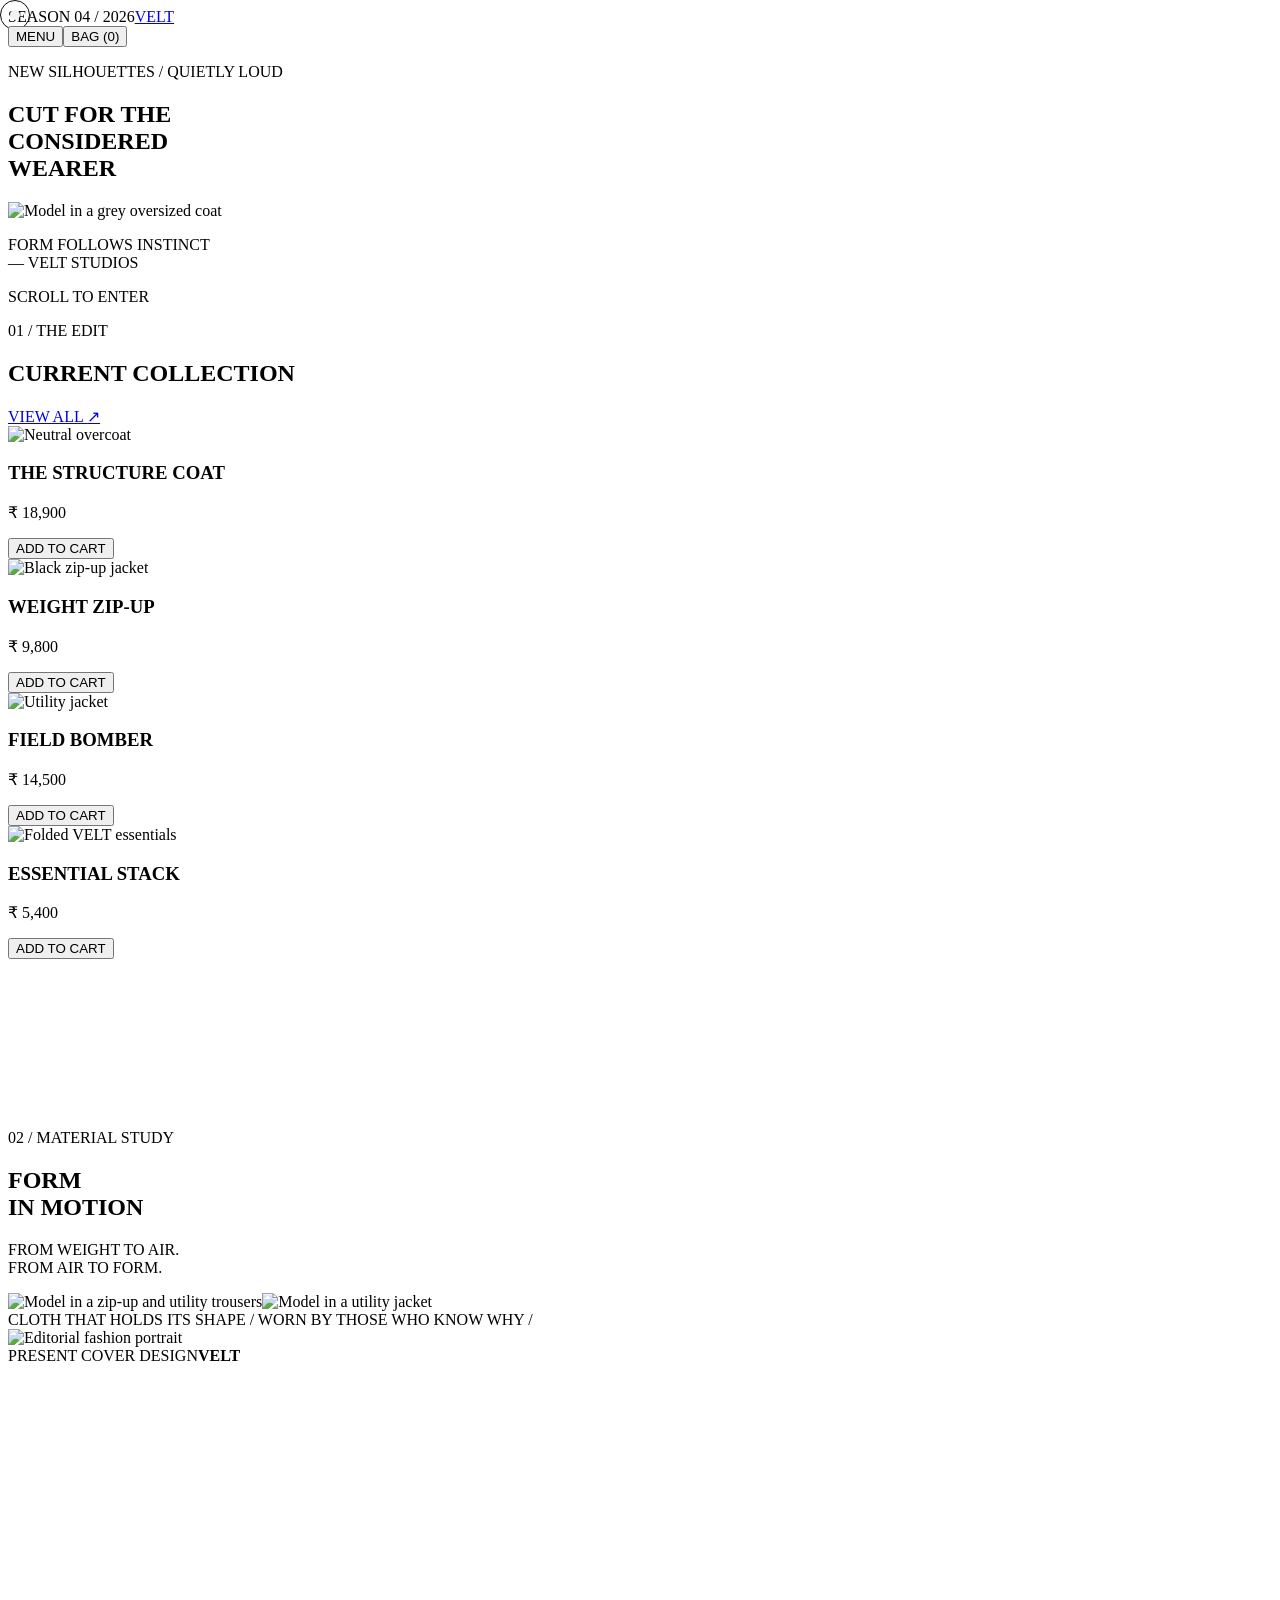
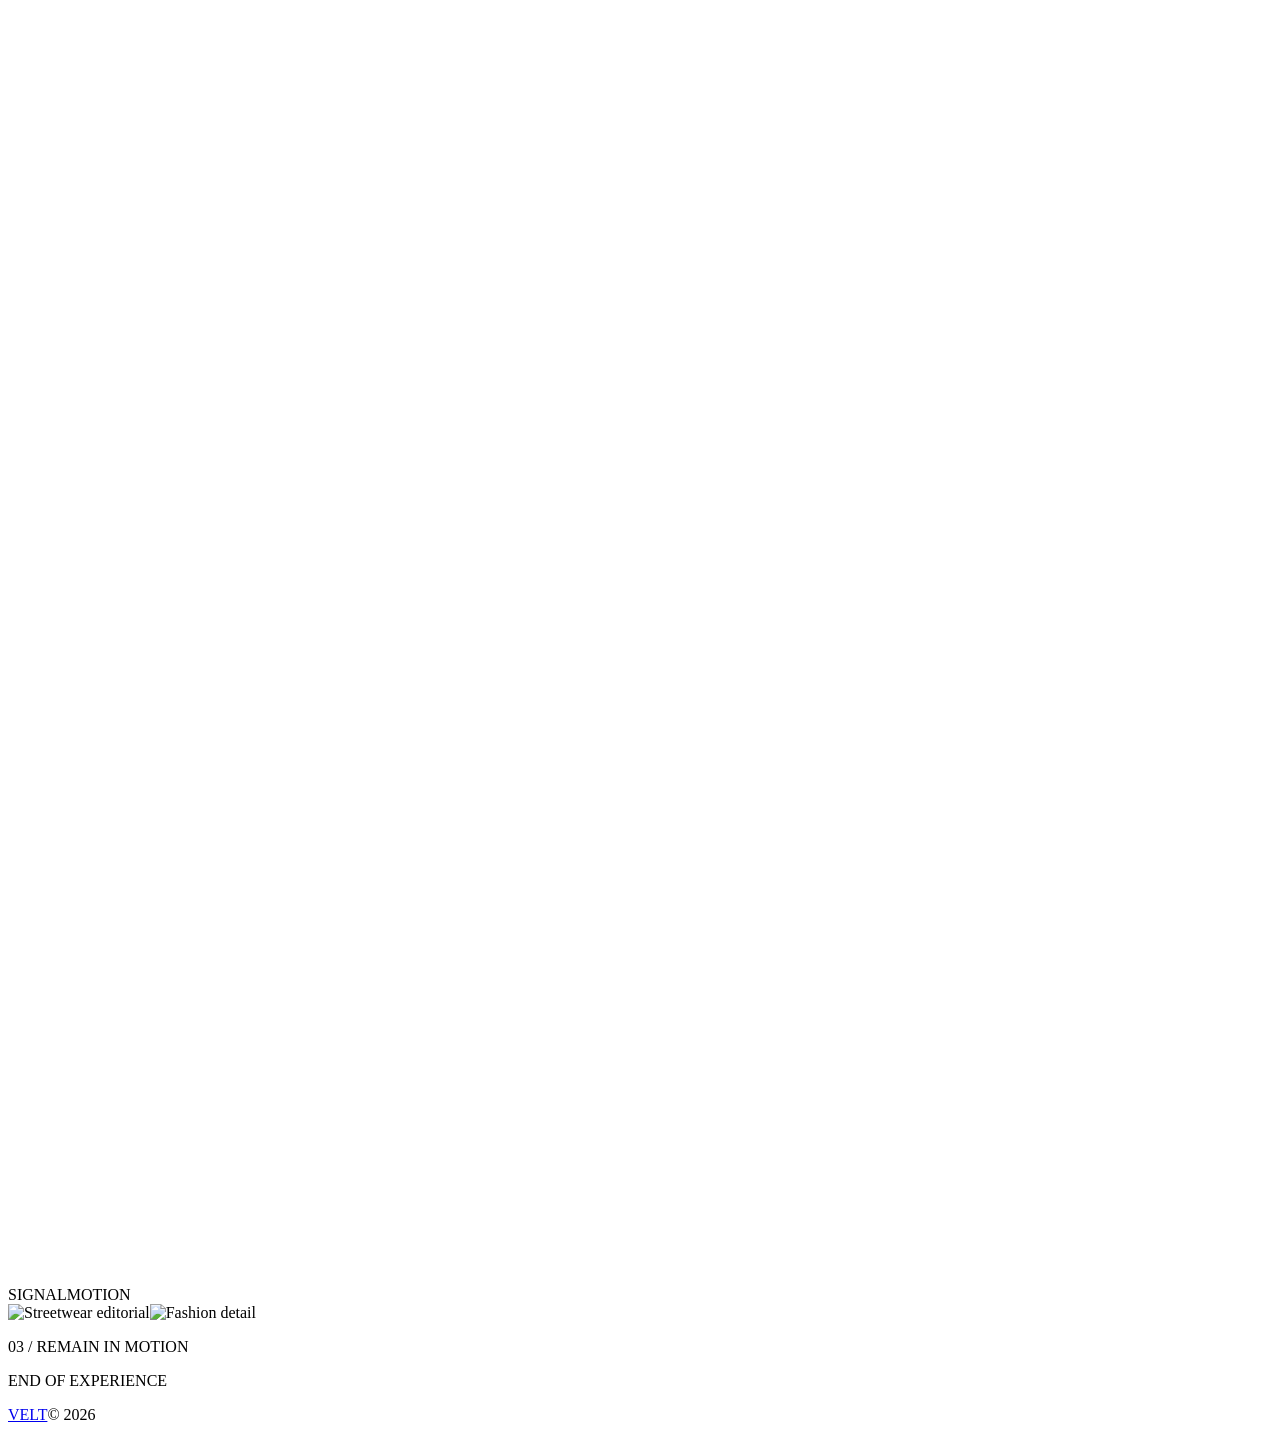
==== index.html @ be17a1da "Added structure" ====
<!doctype html>
<html lang="en">
<head>
  <meta charset="UTF-8" />
  <meta name="viewport" content="width=device-width, initial-scale=1.0" />
  <title>VELT — Cut for the considered wearer</title>
  <link rel="icon" href="data:image/svg+xml,%3Csvg xmlns='http://www.w3.org/2000/svg' viewBox='0 0 16 16'%3E%3Crect width='16' height='16' fill='%230a0a0a'/%3E%3C/svg%3E" />
  <link rel="preconnect" href="https://fonts.googleapis.com" />
  <link rel="preconnect" href="https://fonts.gstatic.com" crossorigin />
  <link href="https://fonts.googleapis.com/css2?family=Anton&family=Inter:wght@400;500;600;700&display=swap" rel="stylesheet" />
  <link rel="stylesheet" href="css/style.css" />
  <style>#ambient-particle-canvas{position:fixed;inset:0;z-index:5;width:100%;height:100%;pointer-events:none;opacity:.3}.collection{position:relative;z-index:8}.marquee-section{height:175vh}.marquee-track{z-index:8}.cover-card{z-index:9}.cursor{position:fixed;z-index:40;top:0;left:0;width:28px;height:28px;border:1px solid #0a0a0a;border-radius:50%;pointer-events:none;mix-blend-mode:difference;transition:width .22s ease,height .22s ease,background .22s ease}.cursor span{position:absolute;inset:9px;border-radius:50%;background:#f4f3f0}.cursor.is-active{width:56px;height:56px;background:#f4f3f0}.cursor.is-active span{display:none}@media(max-width:768px),(prefers-reduced-motion:reduce){#ambient-particle-canvas,.cursor{display:none}}@media(pointer:fine){body,a,button{cursor:none}}</style>
</head>
<body>
  <div class="grain" aria-hidden="true"></div>
  <canvas id="ambient-particle-canvas" aria-hidden="true"></canvas>
  <div class="cursor" aria-hidden="true"><span></span></div>
  <nav class="site-nav" aria-label="Main navigation">
    <span>SEASON 04 / 2026</span><a class="wordmark" href="#top">VELT</a>
    <div><button class="nav-button">MENU</button><button class="nav-button">BAG (0)</button></div>
  </nav>
  <main id="top">
    <section class="hero" aria-labelledby="hero-title">
      <p class="eyebrow hero-kicker">NEW SILHOUETTES / QUIETLY LOUD</p>
      <h1 id="hero-title" class="hero-title">CUT FOR THE<br>CONSIDERED<br>WEARER</h1>
      <div class="hero-model"><img src="Assets/Woman%20in%20cloth-no-bg.png" alt="Model in a grey oversized coat" /></div>
      <p class="hero-caption">FORM FOLLOWS INSTINCT<br><span>— VELT STUDIOS</span></p>
      <div class="scroll-mark">SCROLL TO ENTER <i></i></div>
    </section>

    <section class="collection section-pad" id="collection" aria-labelledby="collection-title">
      <div class="section-top"><div><p class="eyebrow">01 / THE EDIT</p><h2 id="collection-title">CURRENT COLLECTION</h2></div><a href="#">VIEW ALL <span>↗</span></a></div>
      <div class="collection-grid">
        <article class="product-card"><!-- Temporary Unsplash placeholder: replace with original VELT photography. --><img src="https://images.unsplash.com/photo-1509631179647-0177331693ae?auto=format&fit=crop&w=900&q=85" alt="Neutral overcoat" /><div class="product-meta"><div><h3>THE STRUCTURE COAT</h3><p>₹ 18,900</p></div><button>ADD TO CART</button></div></article>
        <article class="product-card"><!-- Temporary Unsplash placeholder: replace with original VELT photography. --><img src="https://images.unsplash.com/photo-1521572163474-6864f9cf17ab?auto=format&fit=crop&w=900&q=85" alt="Black zip-up jacket" /><div class="product-meta"><div><h3>WEIGHT ZIP-UP</h3><p>₹ 9,800</p></div><button>ADD TO CART</button></div></article>
        <article class="product-card"><!-- Temporary Unsplash placeholder: replace with original VELT photography. --><img src="https://images.unsplash.com/photo-1525507119028-ed4c629a60a3?auto=format&fit=crop&w=900&q=85" alt="Utility jacket" /><div class="product-meta"><div><h3>FIELD BOMBER</h3><p>₹ 14,500</p></div><button>ADD TO CART</button></div></article>
        <article class="product-card"><img src="Assets/Cloth%20stack-no-bg.png" alt="Folded VELT essentials" class="local-product" /><div class="product-meta"><div><h3>ESSENTIAL STACK</h3><p>₹ 5,400</p></div><button>ADD TO CART</button></div></article>
      </div>
    </section>

    <section class="particle-section" id="particles" aria-labelledby="particle-title">
      <div class="particle-stage"><canvas id="particle-canvas"></canvas><div class="particle-copy"><p class="eyebrow">02 / MATERIAL STUDY</p><h2 id="particle-title">FORM<br>IN MOTION</h2><p>FROM WEIGHT TO AIR.<br>FROM AIR TO FORM.</p></div></div>
      <div class="particle-fallback"><img src="Assets/man%20in%20clothes-no-bg.png" alt="Model in a zip-up and utility trousers" /><img src="Assets/women%20in%20cloth%203-no-bg.png" alt="Model in a utility jacket" /></div>
    </section>

    <section class="marquee-section"><div class="marquee-track" aria-hidden="true">CLOTH THAT HOLDS ITS SHAPE / WORN BY THOSE WHO KNOW WHY / </div><article class="cover-card"><!-- Temporary Unsplash placeholder: replace with original VELT photography. --><img src="https://images.unsplash.com/photo-1515886657613-9f3515b0c78f?auto=format&fit=crop&w=900&q=85" alt="Editorial fashion portrait" /><div><span>PRESENT COVER DESIGN</span><strong>VELT</strong></div></article></section>

    <section class="signal-section" aria-labelledby="signal-title"><div class="signal-words" id="signal-title"><span>SIGNAL</span><span>MOTION</span></div><div class="signal-image"><!-- Temporary Unsplash placeholder: replace with original VELT photography. --><img class="signal-primary" src="https://images.unsplash.com/photo-1503342217505-b0a15ec3261c?auto=format&fit=crop&w=1200&q=85" alt="Streetwear editorial" /><img class="signal-secondary" src="https://images.unsplash.com/photo-1485230895905-ec40ba36b9bc?auto=format&fit=crop&w=1200&q=85" alt="Fashion detail" /></div><p class="signal-index">03 / REMAIN IN MOTION</p></section>
  </main>
  <footer><p>END OF EXPERIENCE</p><a href="#top">VELT</a><span>© 2026</span></footer>
  <script src="https://cdnjs.cloudflare.com/ajax/libs/gsap/3.12.5/gsap.min.js"></script>
  <script src="https://cdnjs.cloudflare.com/ajax/libs/gsap/3.12.5/ScrollTrigger.min.js"></script>
  <script src="https://unpkg.com/@studio-freight/lenis@1.0.42/dist/lenis.min.js"></script>
  <script src="https://unpkg.com/split-type"></script><script src="https://cdnjs.cloudflare.com/ajax/libs/three.js/r128/three.min.js"></script>
  <script src="js/particles.js"></script><script src="js/ambient-particles.js"></script><script src="js/main.js"></script><script src="js/cursor.js"></script>
</body></html>
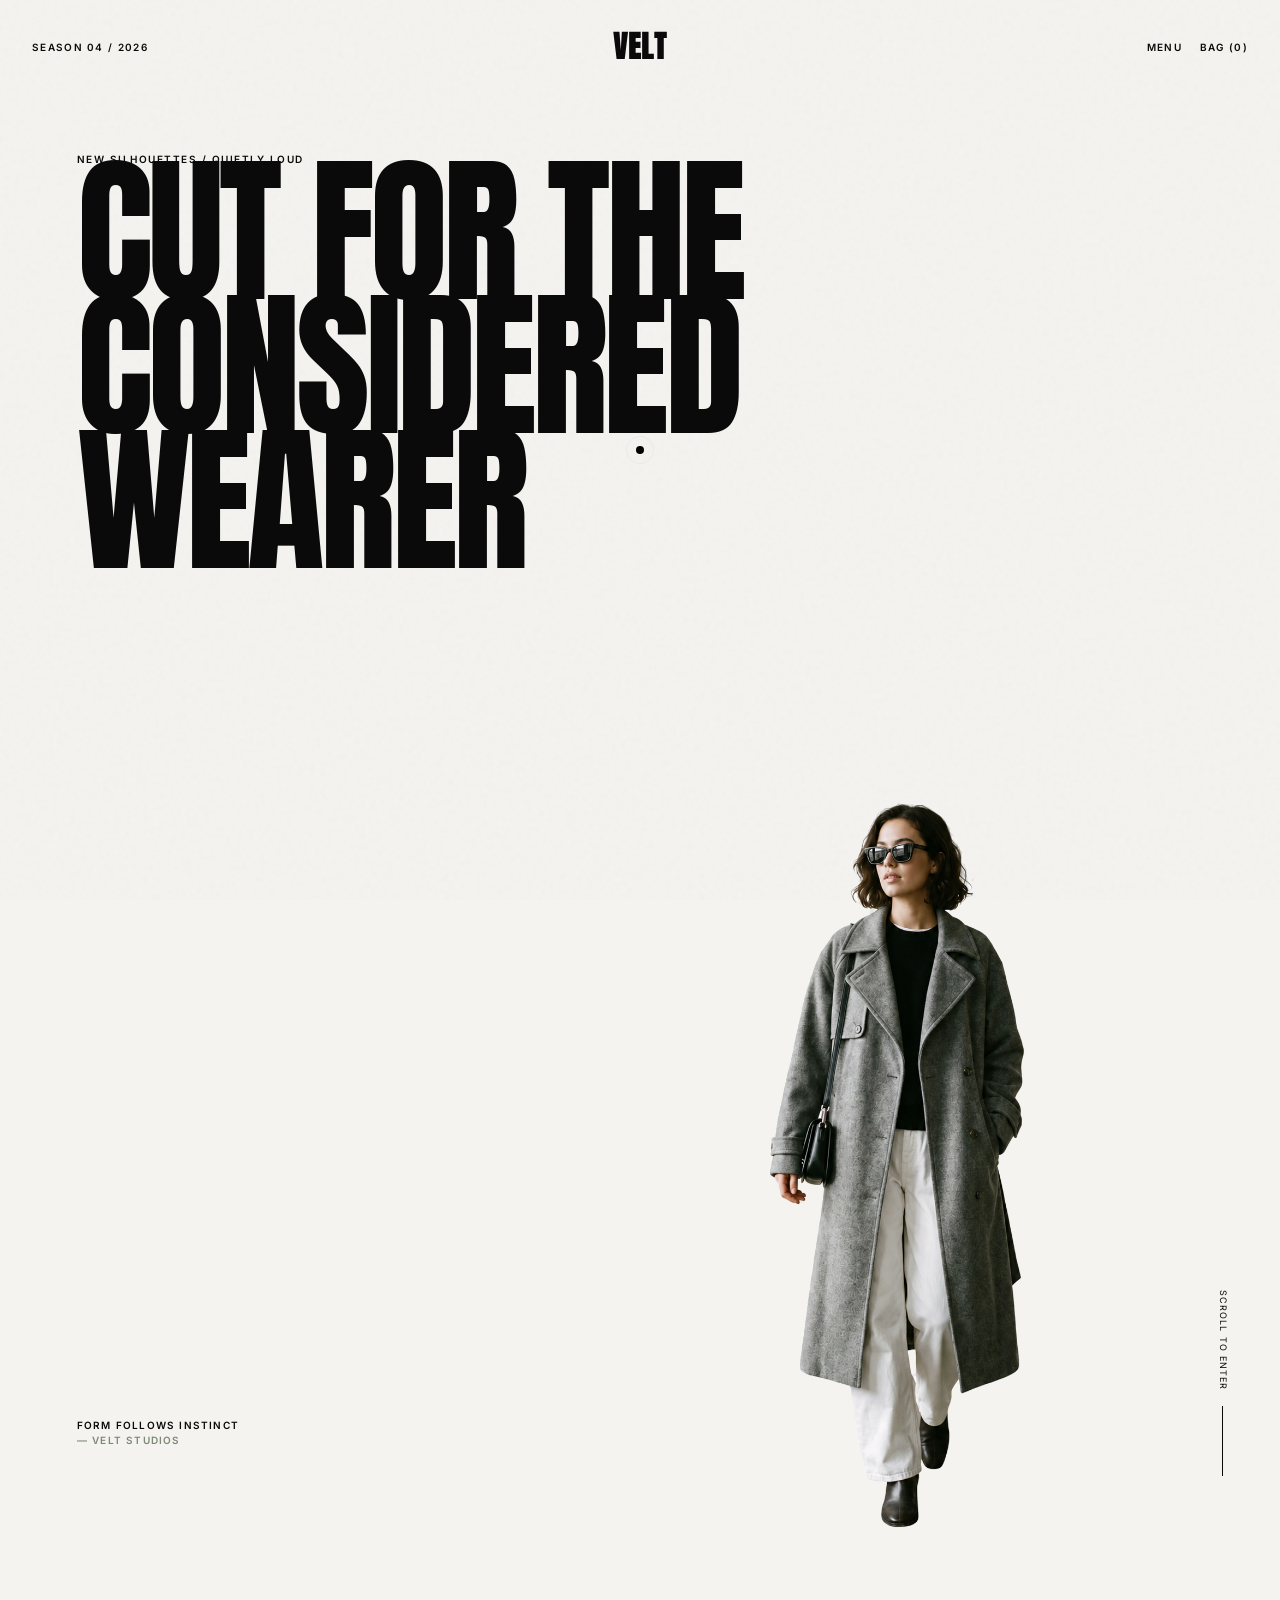
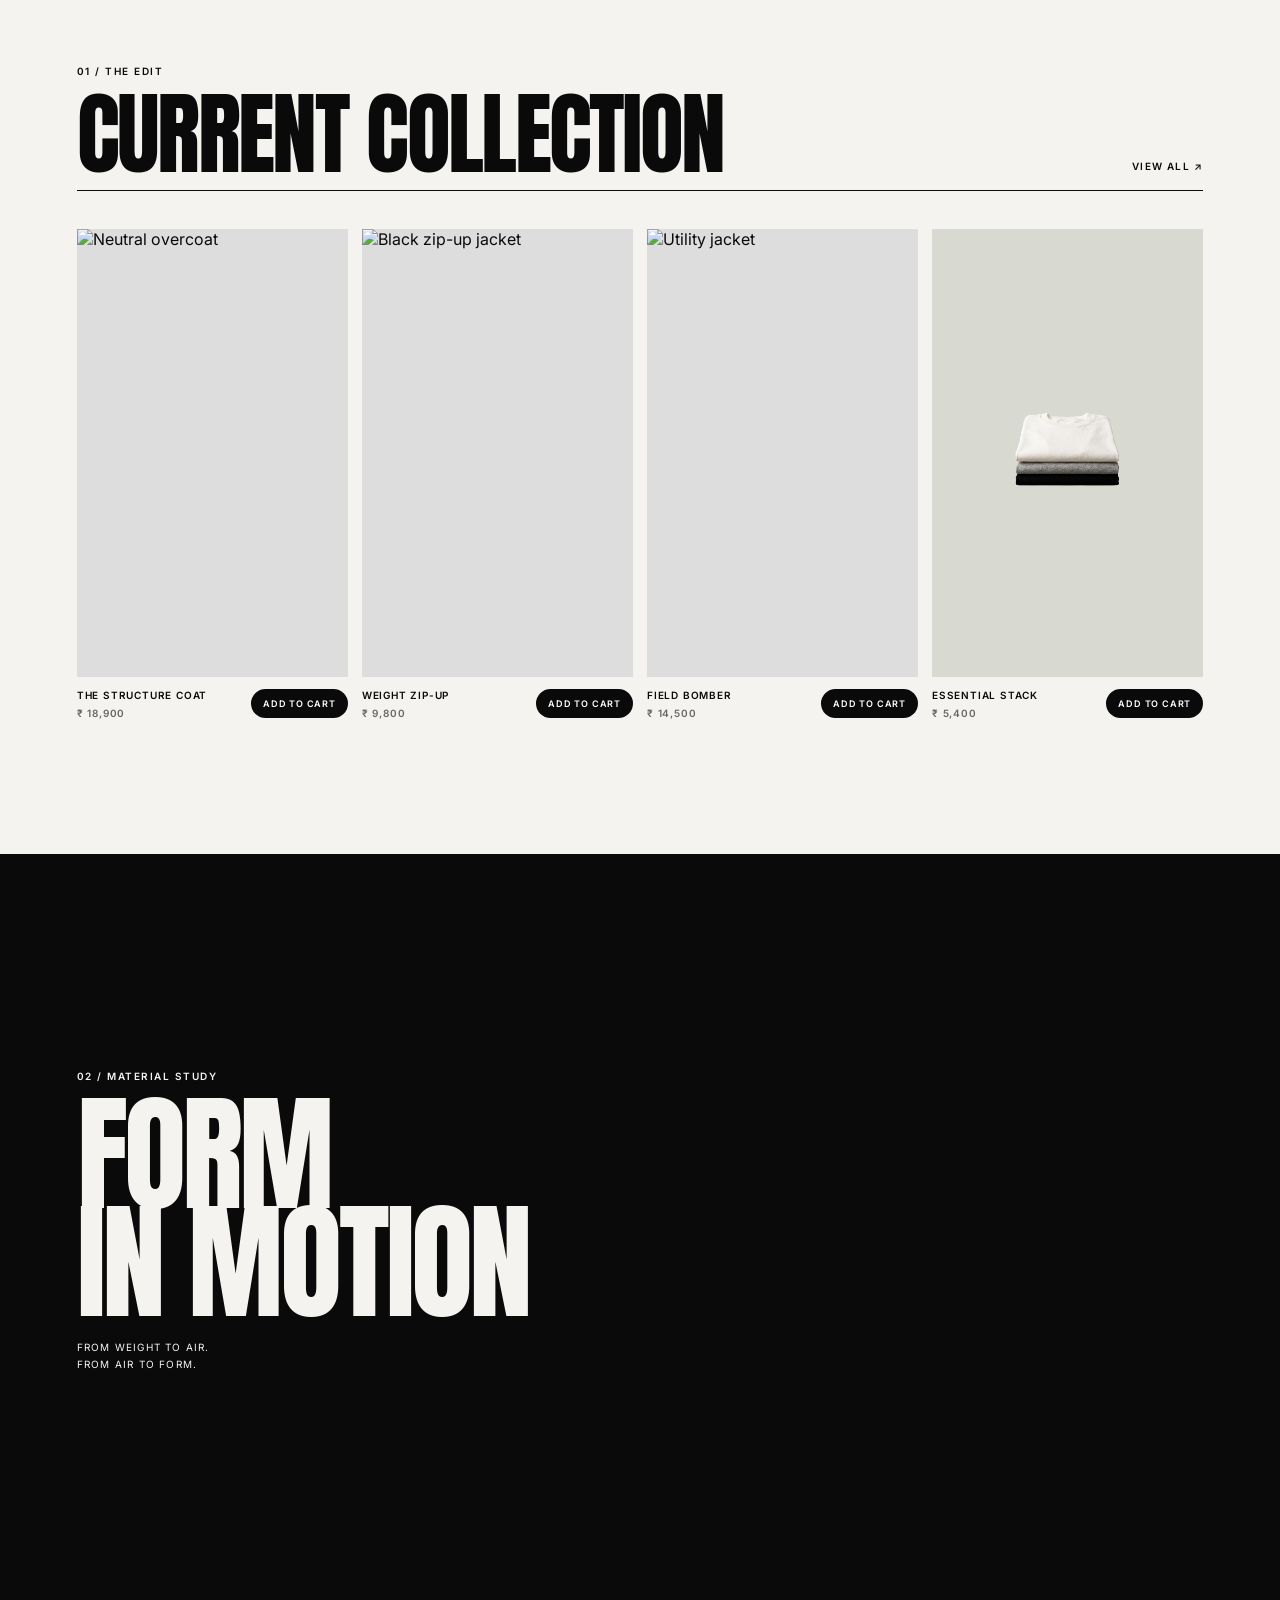
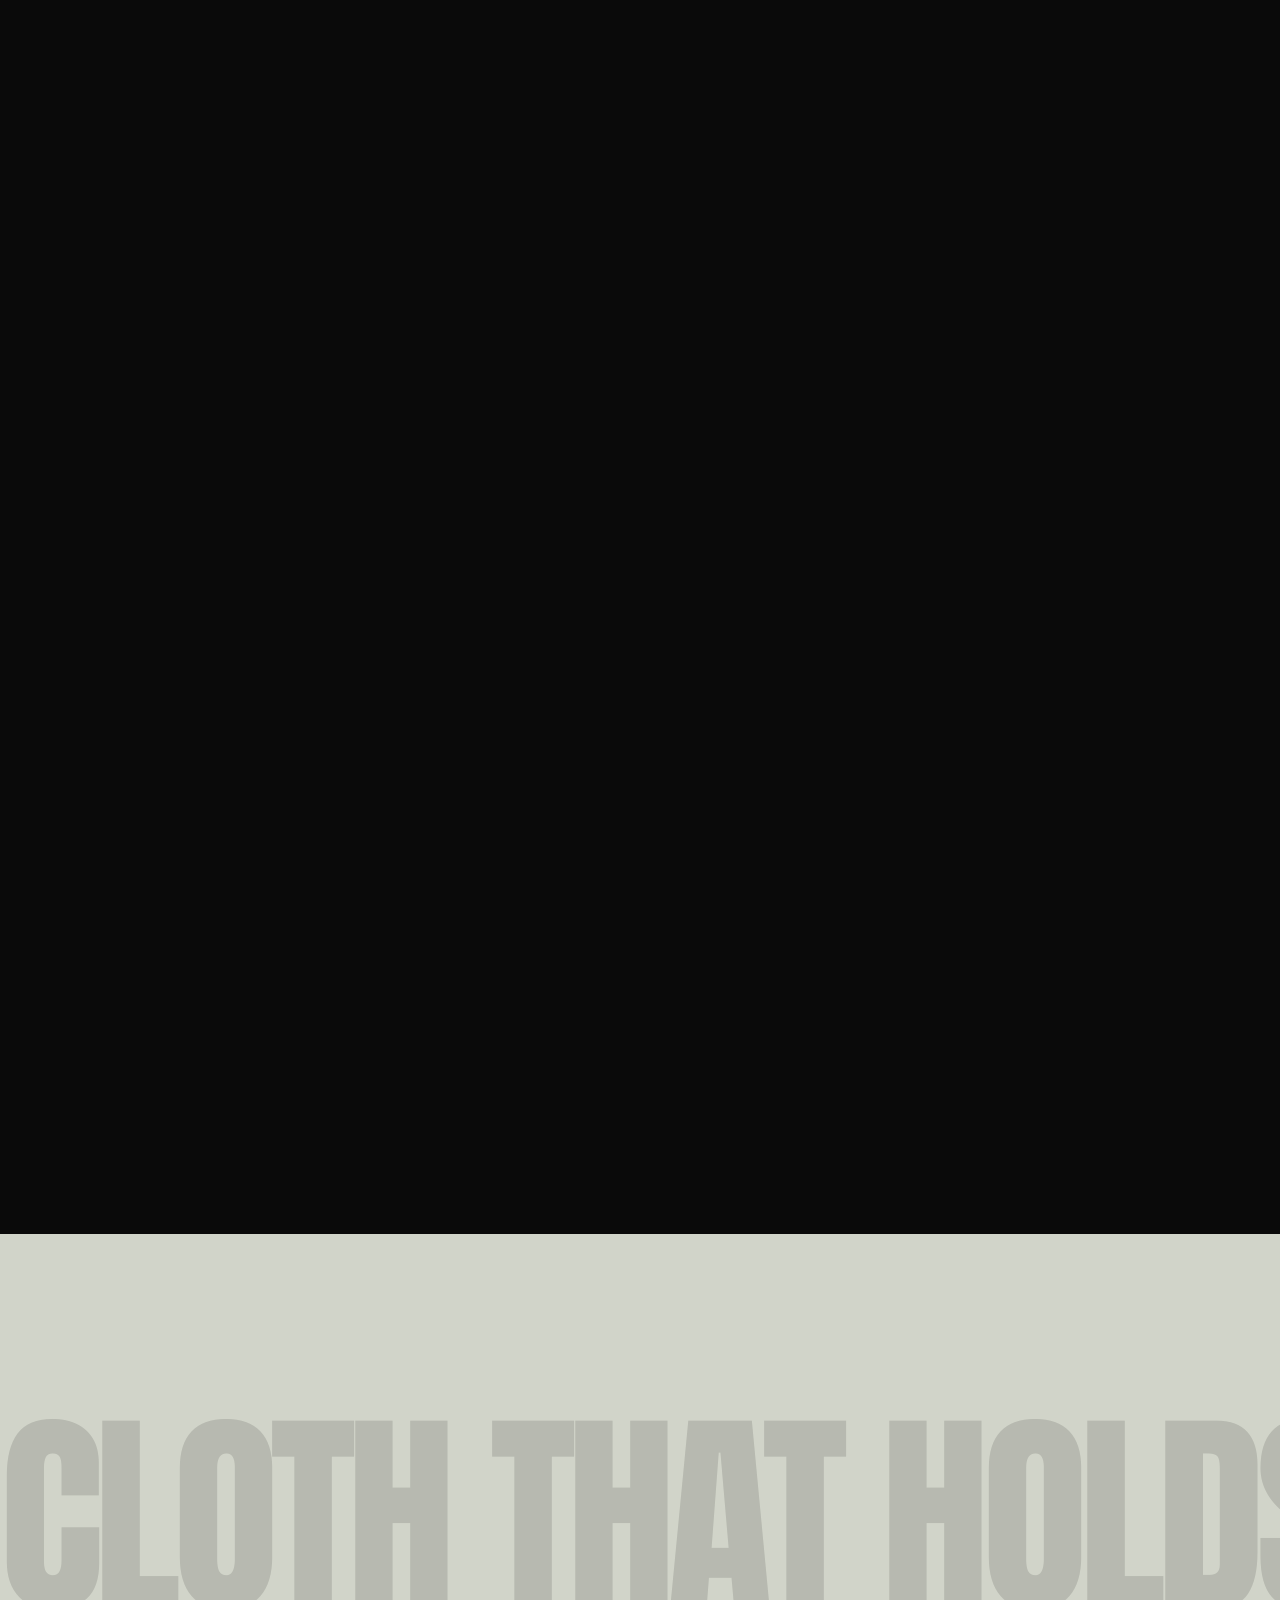
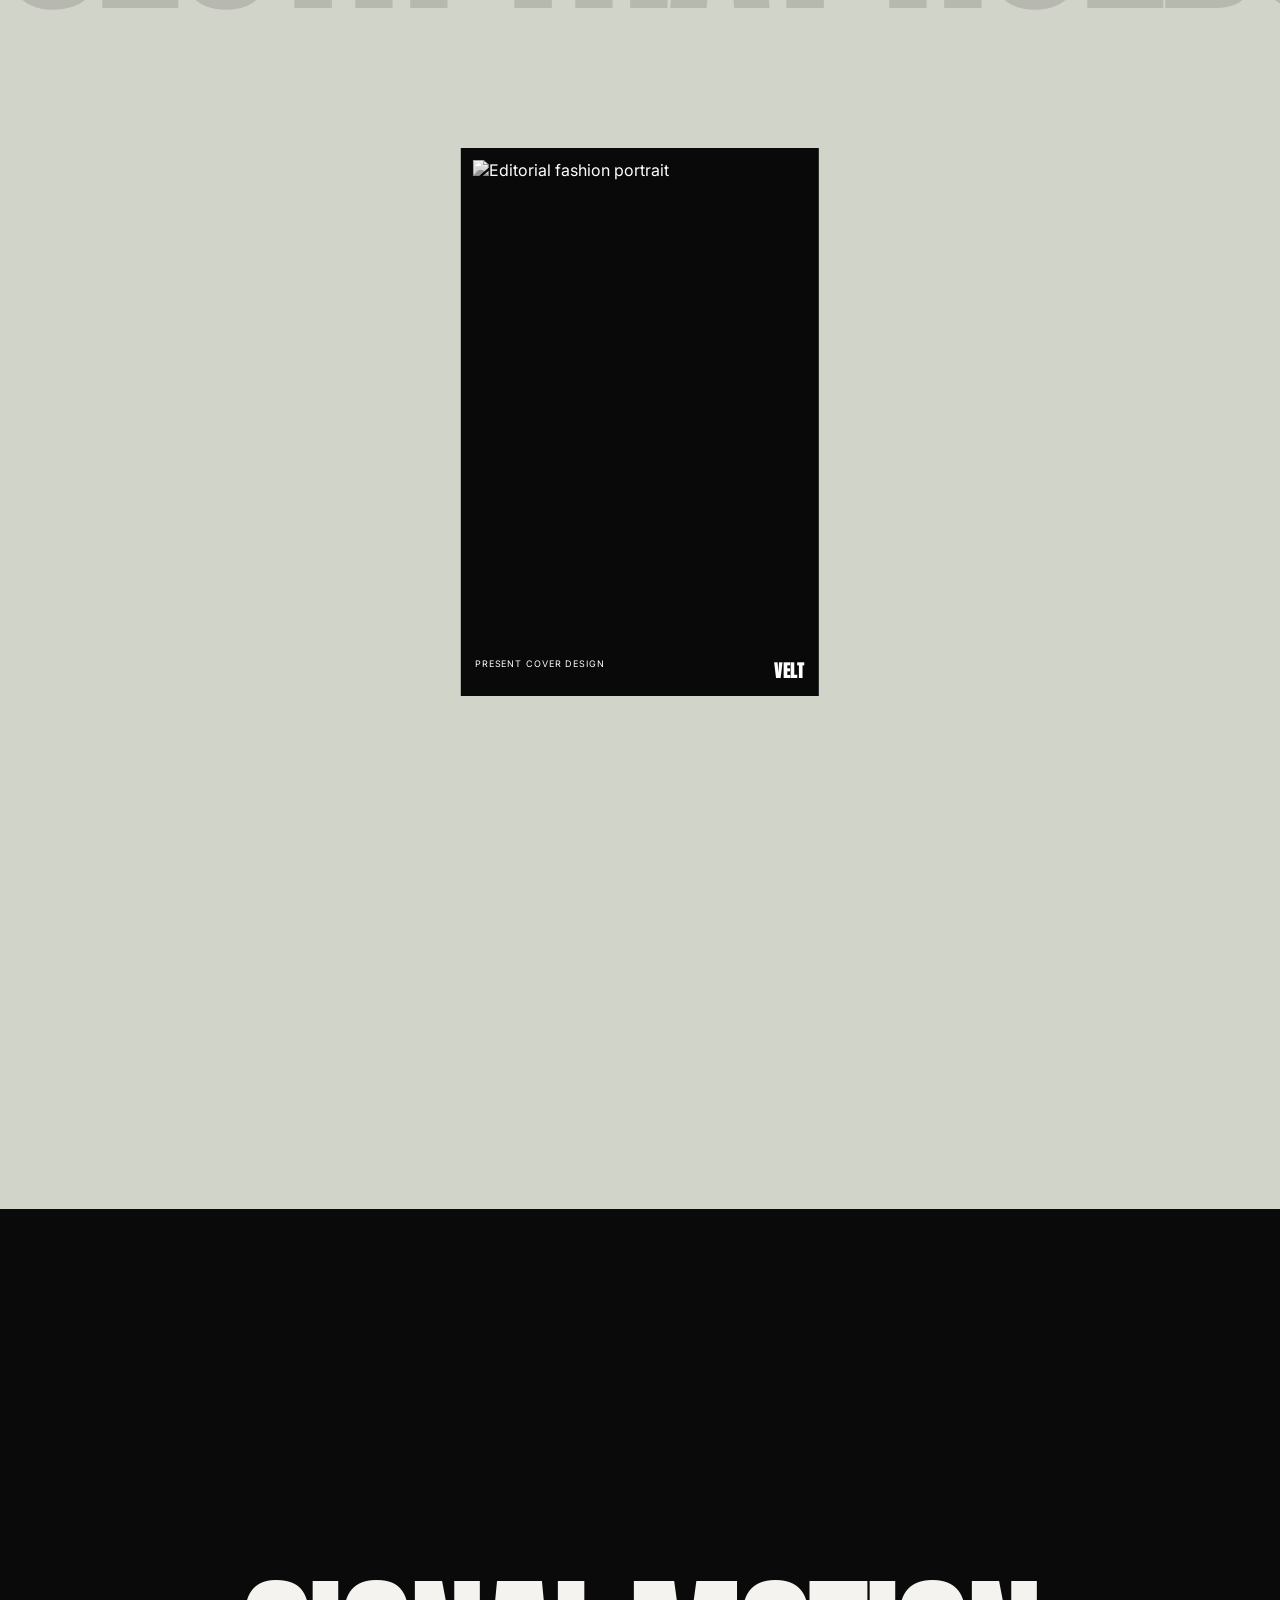
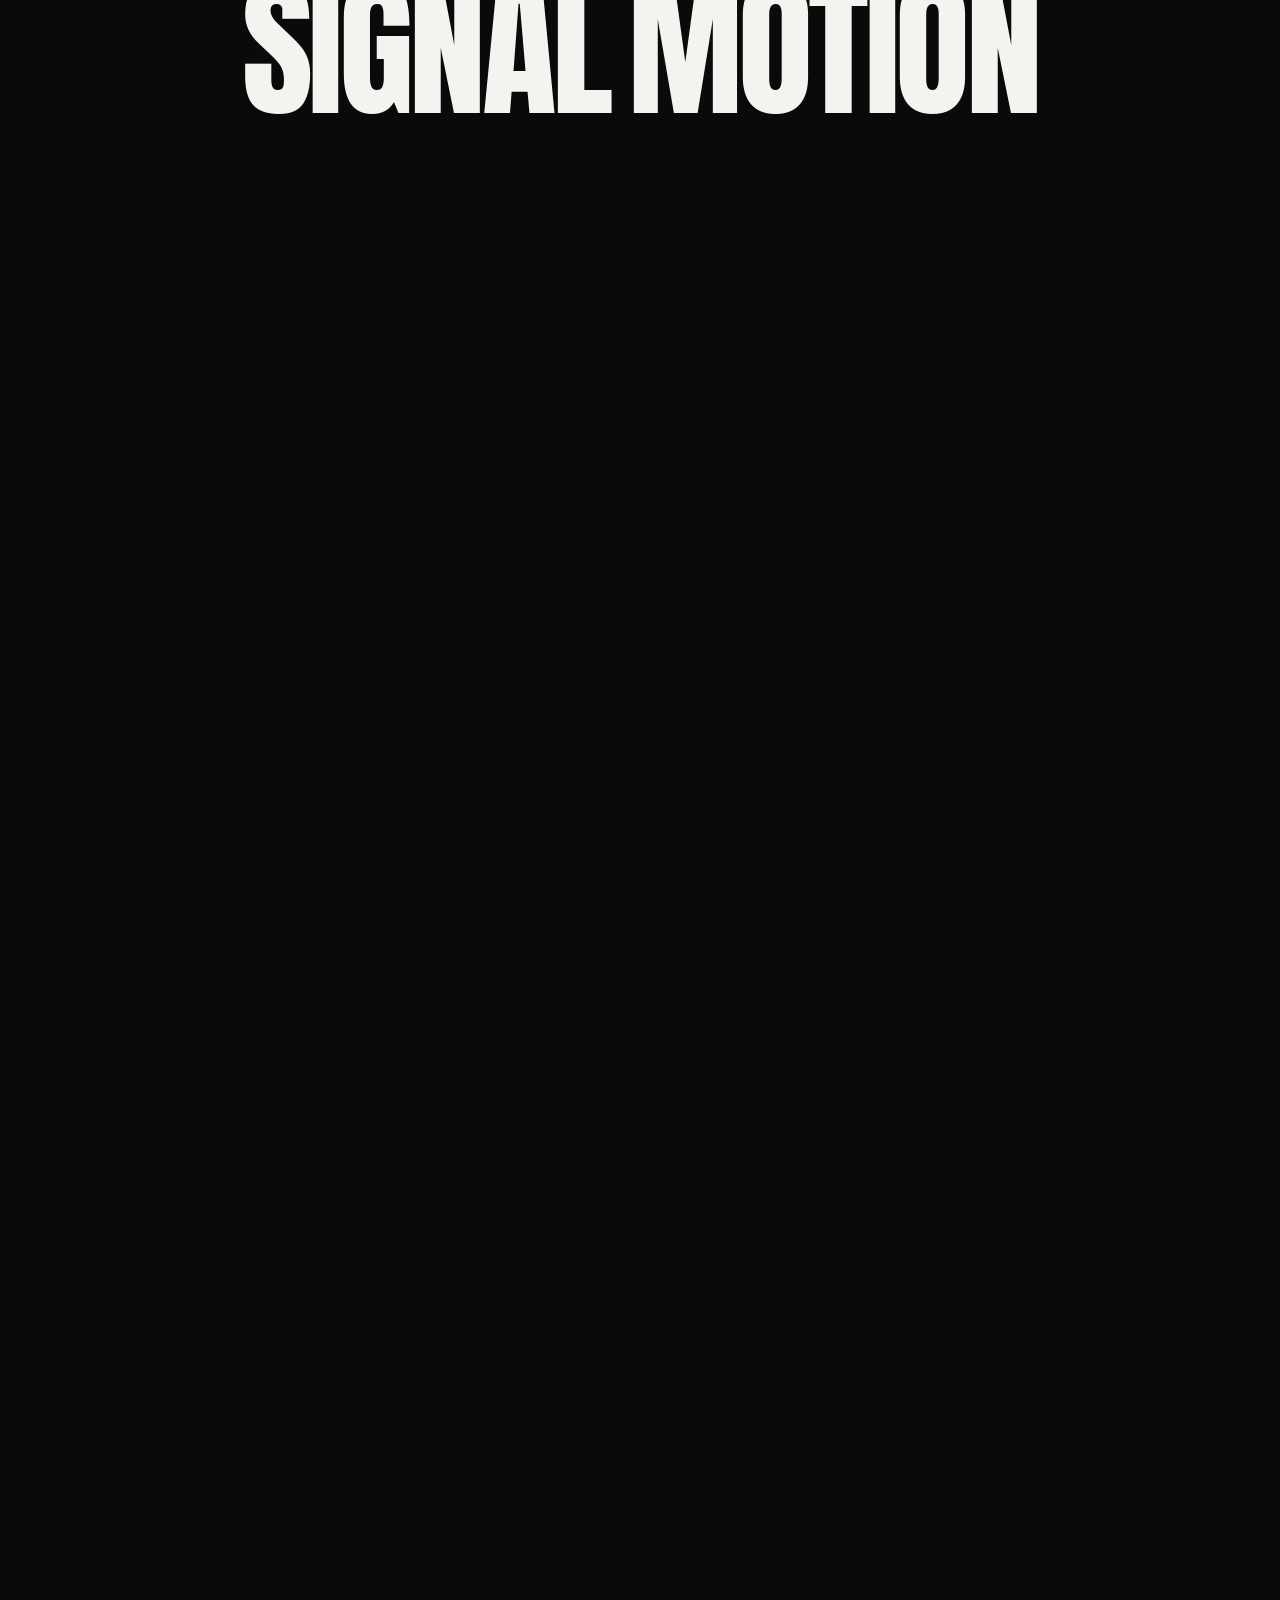
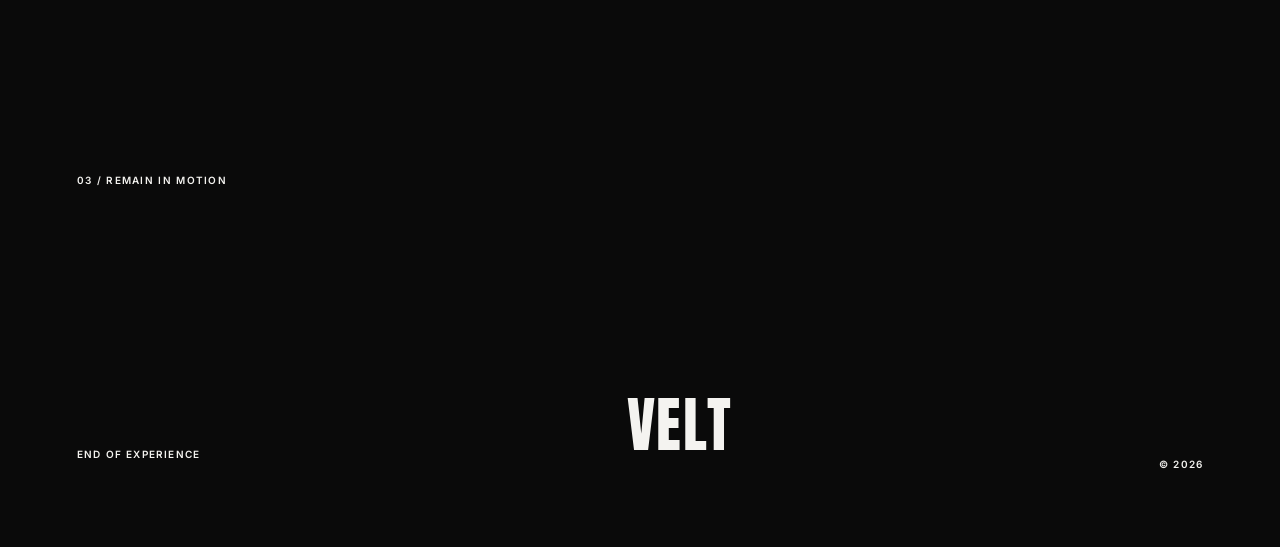
==== commit 8cadadbe: "Formatted the code" ====
--- a/index.html
+++ b/index.html
@@ -1,56 +1,253 @@
 <!doctype html>
 <html lang="en">
-<head>
-  <meta charset="UTF-8" />
-  <meta name="viewport" content="width=device-width, initial-scale=1.0" />
-  <title>VELT — Cut for the considered wearer</title>
-  <link rel="icon" href="data:image/svg+xml,%3Csvg xmlns='http://www.w3.org/2000/svg' viewBox='0 0 16 16'%3E%3Crect width='16' height='16' fill='%230a0a0a'/%3E%3C/svg%3E" />
-  <link rel="preconnect" href="https://fonts.googleapis.com" />
-  <link rel="preconnect" href="https://fonts.gstatic.com" crossorigin />
-  <link href="https://fonts.googleapis.com/css2?family=Anton&family=Inter:wght@400;500;600;700&display=swap" rel="stylesheet" />
-  <link rel="stylesheet" href="css/style.css" />
-  <style>#ambient-particle-canvas{position:fixed;inset:0;z-index:5;width:100%;height:100%;pointer-events:none;opacity:.3}.collection{position:relative;z-index:8}.marquee-section{height:175vh}.marquee-track{z-index:8}.cover-card{z-index:9}.cursor{position:fixed;z-index:40;top:0;left:0;width:28px;height:28px;border:1px solid #0a0a0a;border-radius:50%;pointer-events:none;mix-blend-mode:difference;transition:width .22s ease,height .22s ease,background .22s ease}.cursor span{position:absolute;inset:9px;border-radius:50%;background:#f4f3f0}.cursor.is-active{width:56px;height:56px;background:#f4f3f0}.cursor.is-active span{display:none}@media(max-width:768px),(prefers-reduced-motion:reduce){#ambient-particle-canvas,.cursor{display:none}}@media(pointer:fine){body,a,button{cursor:none}}</style>
-</head>
-<body>
-  <div class="grain" aria-hidden="true"></div>
-  <canvas id="ambient-particle-canvas" aria-hidden="true"></canvas>
-  <div class="cursor" aria-hidden="true"><span></span></div>
-  <nav class="site-nav" aria-label="Main navigation">
-    <span>SEASON 04 / 2026</span><a class="wordmark" href="#top">VELT</a>
-    <div><button class="nav-button">MENU</button><button class="nav-button">BAG (0)</button></div>
-  </nav>
-  <main id="top">
-    <section class="hero" aria-labelledby="hero-title">
-      <p class="eyebrow hero-kicker">NEW SILHOUETTES / QUIETLY LOUD</p>
-      <h1 id="hero-title" class="hero-title">CUT FOR THE<br>CONSIDERED<br>WEARER</h1>
-      <div class="hero-model"><img src="Assets/Woman%20in%20cloth-no-bg.png" alt="Model in a grey oversized coat" /></div>
-      <p class="hero-caption">FORM FOLLOWS INSTINCT<br><span>— VELT STUDIOS</span></p>
-      <div class="scroll-mark">SCROLL TO ENTER <i></i></div>
-    </section>
-
-    <section class="collection section-pad" id="collection" aria-labelledby="collection-title">
-      <div class="section-top"><div><p class="eyebrow">01 / THE EDIT</p><h2 id="collection-title">CURRENT COLLECTION</h2></div><a href="#">VIEW ALL <span>↗</span></a></div>
-      <div class="collection-grid">
-        <article class="product-card"><!-- Temporary Unsplash placeholder: replace with original VELT photography. --><img src="https://images.unsplash.com/photo-1509631179647-0177331693ae?auto=format&fit=crop&w=900&q=85" alt="Neutral overcoat" /><div class="product-meta"><div><h3>THE STRUCTURE COAT</h3><p>₹ 18,900</p></div><button>ADD TO CART</button></div></article>
-        <article class="product-card"><!-- Temporary Unsplash placeholder: replace with original VELT photography. --><img src="https://images.unsplash.com/photo-1521572163474-6864f9cf17ab?auto=format&fit=crop&w=900&q=85" alt="Black zip-up jacket" /><div class="product-meta"><div><h3>WEIGHT ZIP-UP</h3><p>₹ 9,800</p></div><button>ADD TO CART</button></div></article>
-        <article class="product-card"><!-- Temporary Unsplash placeholder: replace with original VELT photography. --><img src="https://images.unsplash.com/photo-1525507119028-ed4c629a60a3?auto=format&fit=crop&w=900&q=85" alt="Utility jacket" /><div class="product-meta"><div><h3>FIELD BOMBER</h3><p>₹ 14,500</p></div><button>ADD TO CART</button></div></article>
-        <article class="product-card"><img src="Assets/Cloth%20stack-no-bg.png" alt="Folded VELT essentials" class="local-product" /><div class="product-meta"><div><h3>ESSENTIAL STACK</h3><p>₹ 5,400</p></div><button>ADD TO CART</button></div></article>
+  <head>
+    <meta charset="UTF-8" />
+    <meta name="viewport" content="width=device-width, initial-scale=1.0" />
+    <title>VELT — Cut for the considered wearer</title>
+    <link
+      rel="icon"
+      href="data:image/svg+xml,%3Csvg xmlns='http://www.w3.org/2000/svg' viewBox='0 0 16 16'%3E%3Crect width='16' height='16' fill='%230a0a0a'/%3E%3C/svg%3E"
+    />
+    <link rel="preconnect" href="https://fonts.googleapis.com" />
+    <link rel="preconnect" href="https://fonts.gstatic.com" crossorigin />
+    <link
+      href="https://fonts.googleapis.com/css2?family=Anton&family=Inter:wght@400;500;600;700&display=swap"
+      rel="stylesheet"
+    />
+    <link rel="stylesheet" href="css/style.css" />
+    <style>
+      #ambient-particle-canvas {
+        position: fixed;
+        inset: 0;
+        z-index: 5;
+        width: 100%;
+        height: 100%;
+        pointer-events: none;
+        opacity: 0.3;
+      }
+      .collection {
+        position: relative;
+        z-index: 8;
+      }
+      .marquee-section {
+        height: 175vh;
+      }
+      .marquee-track {
+        z-index: 8;
+      }
+      .cover-card {
+        z-index: 9;
+      }
+      .cursor {
+        position: fixed;
+        z-index: 40;
+        top: 0;
+        left: 0;
+        width: 28px;
+        height: 28px;
+        border: 1px solid #0a0a0a;
+        border-radius: 50%;
+        pointer-events: none;
+        mix-blend-mode: difference;
+        transition:
+          width 0.22s ease,
+          height 0.22s ease,
+          background 0.22s ease;
+      }
+      .cursor span {
+        position: absolute;
+        inset: 9px;
+        border-radius: 50%;
+        background: #f4f3f0;
+      }
+      .cursor.is-active {
+        width: 56px;
+        height: 56px;
+        background: #f4f3f0;
+      }
+      .cursor.is-active span {
+        display: none;
+      }
+      @media (max-width: 768px), (prefers-reduced-motion: reduce) {
+        #ambient-particle-canvas,
+        .cursor {
+          display: none;
+        }
+      }
+      @media (pointer: fine) {
+        body,
+        a,
+        button {
+          cursor: none;
+        }
+      }
+    </style>
+  </head>
+  <body>
+    <div class="grain" aria-hidden="true"></div>
+    <canvas id="ambient-particle-canvas" aria-hidden="true"></canvas>
+    <div class="cursor" aria-hidden="true"><span></span></div>
+    <nav class="site-nav" aria-label="Main navigation">
+      <span>SEASON 04 / 2026</span><a class="wordmark" href="#top">VELT</a>
+      <div>
+        <button class="nav-button">MENU</button
+        ><button class="nav-button">BAG (0)</button>
       </div>
-    </section>
-
-    <section class="particle-section" id="particles" aria-labelledby="particle-title">
-      <div class="particle-stage"><canvas id="particle-canvas"></canvas><div class="particle-copy"><p class="eyebrow">02 / MATERIAL STUDY</p><h2 id="particle-title">FORM<br>IN MOTION</h2><p>FROM WEIGHT TO AIR.<br>FROM AIR TO FORM.</p></div></div>
-      <div class="particle-fallback"><img src="Assets/man%20in%20clothes-no-bg.png" alt="Model in a zip-up and utility trousers" /><img src="Assets/women%20in%20cloth%203-no-bg.png" alt="Model in a utility jacket" /></div>
-    </section>
-
-    <section class="marquee-section"><div class="marquee-track" aria-hidden="true">CLOTH THAT HOLDS ITS SHAPE / WORN BY THOSE WHO KNOW WHY / </div><article class="cover-card"><!-- Temporary Unsplash placeholder: replace with original VELT photography. --><img src="https://images.unsplash.com/photo-1515886657613-9f3515b0c78f?auto=format&fit=crop&w=900&q=85" alt="Editorial fashion portrait" /><div><span>PRESENT COVER DESIGN</span><strong>VELT</strong></div></article></section>
-
-    <section class="signal-section" aria-labelledby="signal-title"><div class="signal-words" id="signal-title"><span>SIGNAL</span><span>MOTION</span></div><div class="signal-image"><!-- Temporary Unsplash placeholder: replace with original VELT photography. --><img class="signal-primary" src="https://images.unsplash.com/photo-1503342217505-b0a15ec3261c?auto=format&fit=crop&w=1200&q=85" alt="Streetwear editorial" /><img class="signal-secondary" src="https://images.unsplash.com/photo-1485230895905-ec40ba36b9bc?auto=format&fit=crop&w=1200&q=85" alt="Fashion detail" /></div><p class="signal-index">03 / REMAIN IN MOTION</p></section>
-  </main>
-  <footer><p>END OF EXPERIENCE</p><a href="#top">VELT</a><span>© 2026</span></footer>
-  <script src="https://cdnjs.cloudflare.com/ajax/libs/gsap/3.12.5/gsap.min.js"></script>
-  <script src="https://cdnjs.cloudflare.com/ajax/libs/gsap/3.12.5/ScrollTrigger.min.js"></script>
-  <script src="https://unpkg.com/@studio-freight/lenis@1.0.42/dist/lenis.min.js"></script>
-  <script src="https://unpkg.com/split-type"></script><script src="https://cdnjs.cloudflare.com/ajax/libs/three.js/r128/three.min.js"></script>
-  <script src="js/particles.js"></script><script src="js/ambient-particles.js"></script><script src="js/main.js"></script><script src="js/cursor.js"></script>
-</body></html>
+    </nav>
+    <main id="top">
+      <section class="hero" aria-labelledby="hero-title">
+        <p class="eyebrow hero-kicker">NEW SILHOUETTES / QUIETLY LOUD</p>
+        <h1 id="hero-title" class="hero-title">
+          CUT FOR THE<br />CONSIDERED<br />WEARER
+        </h1>
+        <div class="hero-model">
+          <img
+            src="Assets/Woman%20in%20cloth-no-bg.png"
+            alt="Model in a grey oversized coat"
+          />
+        </div>
+        <p class="hero-caption">
+          FORM FOLLOWS INSTINCT<br /><span>— VELT STUDIOS</span>
+        </p>
+        <div class="scroll-mark">SCROLL TO ENTER <i></i></div>
+      </section>
+
+      <section
+        class="collection section-pad"
+        id="collection"
+        aria-labelledby="collection-title"
+      >
+        <div class="section-top">
+          <div>
+            <p class="eyebrow">01 / THE EDIT</p>
+            <h2 id="collection-title">CURRENT COLLECTION</h2>
+          </div>
+          <a href="#">VIEW ALL <span>↗</span></a>
+        </div>
+        <div class="collection-grid">
+          <article class="product-card">
+            <!-- Temporary Unsplash placeholder: replace with original VELT photography. --><img
+              src="https://images.unsplash.com/photo-1509631179647-0177331693ae?auto=format&fit=crop&w=900&q=85"
+              alt="Neutral overcoat"
+            />
+            <div class="product-meta">
+              <div>
+                <h3>THE STRUCTURE COAT</h3>
+                <p>₹ 18,900</p>
+              </div>
+              <button>ADD TO CART</button>
+            </div>
+          </article>
+          <article class="product-card">
+            <!-- Temporary Unsplash placeholder: replace with original VELT photography. --><img
+              src="https://images.unsplash.com/photo-1521572163474-6864f9cf17ab?auto=format&fit=crop&w=900&q=85"
+              alt="Black zip-up jacket"
+            />
+            <div class="product-meta">
+              <div>
+                <h3>WEIGHT ZIP-UP</h3>
+                <p>₹ 9,800</p>
+              </div>
+              <button>ADD TO CART</button>
+            </div>
+          </article>
+          <article class="product-card">
+            <!-- Temporary Unsplash placeholder: replace with original VELT photography. --><img
+              src="https://images.unsplash.com/photo-1525507119028-ed4c629a60a3?auto=format&fit=crop&w=900&q=85"
+              alt="Utility jacket"
+            />
+            <div class="product-meta">
+              <div>
+                <h3>FIELD BOMBER</h3>
+                <p>₹ 14,500</p>
+              </div>
+              <button>ADD TO CART</button>
+            </div>
+          </article>
+          <article class="product-card">
+            <img
+              src="Assets/Cloth%20stack-no-bg.png"
+              alt="Folded VELT essentials"
+              class="local-product"
+            />
+            <div class="product-meta">
+              <div>
+                <h3>ESSENTIAL STACK</h3>
+                <p>₹ 5,400</p>
+              </div>
+              <button>ADD TO CART</button>
+            </div>
+          </article>
+        </div>
+      </section>
+
+      <section
+        class="particle-section"
+        id="particles"
+        aria-labelledby="particle-title"
+      >
+        <div class="particle-stage">
+          <canvas id="particle-canvas"></canvas>
+          <div class="particle-copy">
+            <p class="eyebrow">02 / MATERIAL STUDY</p>
+            <h2 id="particle-title">FORM<br />IN MOTION</h2>
+            <p>FROM WEIGHT TO AIR.<br />FROM AIR TO FORM.</p>
+          </div>
+        </div>
+        <div class="particle-fallback">
+          <img
+            src="Assets/man%20in%20clothes-no-bg.png"
+            alt="Model in a zip-up and utility trousers"
+          /><img
+            src="Assets/women%20in%20cloth%203-no-bg.png"
+            alt="Model in a utility jacket"
+          />
+        </div>
+      </section>
+
+      <section class="marquee-section">
+        <div class="marquee-track" aria-hidden="true">
+          CLOTH THAT HOLDS ITS SHAPE / WORN BY THOSE WHO KNOW WHY /
+        </div>
+        <article class="cover-card">
+          <!-- Temporary Unsplash placeholder: replace with original VELT photography. --><img
+            src="https://images.unsplash.com/photo-1515886657613-9f3515b0c78f?auto=format&fit=crop&w=900&q=85"
+            alt="Editorial fashion portrait"
+          />
+          <div><span>PRESENT COVER DESIGN</span><strong>VELT</strong></div>
+        </article>
+      </section>
+
+      <section class="signal-section" aria-labelledby="signal-title">
+        <div class="signal-words" id="signal-title">
+          <span>SIGNAL</span><span>MOTION</span>
+        </div>
+        <div class="signal-image">
+          <!-- Temporary Unsplash placeholder: replace with original VELT photography. --><img
+            class="signal-primary"
+            src="https://images.unsplash.com/photo-1503342217505-b0a15ec3261c?auto=format&fit=crop&w=1200&q=85"
+            alt="Streetwear editorial"
+          /><img
+            class="signal-secondary"
+            src="https://images.unsplash.com/photo-1485230895905-ec40ba36b9bc?auto=format&fit=crop&w=1200&q=85"
+            alt="Fashion detail"
+          />
+        </div>
+        <p class="signal-index">03 / REMAIN IN MOTION</p>
+      </section>
+    </main>
+    <footer>
+      <p>END OF EXPERIENCE</p>
+      <a href="#top">VELT</a><span>© 2026</span>
+    </footer>
+    <script src="https://cdnjs.cloudflare.com/ajax/libs/gsap/3.12.5/gsap.min.js"></script>
+    <script src="https://cdnjs.cloudflare.com/ajax/libs/gsap/3.12.5/ScrollTrigger.min.js"></script>
+    <script src="https://unpkg.com/@studio-freight/lenis@1.0.42/dist/lenis.min.js"></script>
+    <script src="https://unpkg.com/split-type"></script>
+    <script src="https://cdnjs.cloudflare.com/ajax/libs/three.js/r128/three.min.js"></script>
+    <script src="js/particles.js"></script>
+    <script src="js/ambient-particles.js"></script>
+    <script src="js/main.js"></script>
+    <script src="js/cursor.js"></script>
+  </body>
+</html>
--- a/css/style.css
+++ b/css/style.css
@@ -0,0 +1,445 @@
+:root {
+  --paper: #f4f3f0;
+  --ink: #0a0a0a;
+  --sage: #7d8975;
+  --line: rgba(10, 10, 10, 0.22);
+}
+* {
+  box-sizing: border-box;
+}
+html,
+body {
+  margin: 0;
+  background: var(--paper);
+  color: var(--ink);
+  font-family: Inter, Arial, sans-serif;
+}
+body {
+  overflow-x: hidden;
+}
+.grain {
+  position: fixed;
+  inset: 0;
+  z-index: 20;
+  pointer-events: none;
+  opacity: 0.18;
+  background-image: url("data:image/svg+xml,%3Csvg viewBox='0 0 180 180' xmlns='http://www.w3.org/2000/svg'%3E%3Cfilter id='n'%3E%3CfeTurbulence type='fractalNoise' baseFrequency='.9' numOctaves='4' stitchTiles='stitch'/%3E%3C/filter%3E%3Crect width='100%25' height='100%25' filter='url(%23n)' opacity='.22'/%3E%3C/svg%3E");
+  mix-blend-mode: multiply;
+}
+.site-nav {
+  position: fixed;
+  z-index: 30;
+  top: 0;
+  left: 0;
+  width: 100%;
+  display: grid;
+  grid-template-columns: 1fr auto 1fr;
+  align-items: center;
+  padding: 24px 32px;
+  font-size: 10px;
+  font-weight: 600;
+  letter-spacing: 0.13em;
+}
+.site-nav > div {
+  justify-self: end;
+  display: flex;
+  gap: 18px;
+}
+.wordmark {
+  font-family: Anton, sans-serif;
+  font-size: 30px;
+  letter-spacing: 0.04em;
+  color: inherit;
+  text-decoration: none;
+}
+.nav-button {
+  border: 0;
+  background: transparent;
+  font: inherit;
+  letter-spacing: inherit;
+  padding: 0;
+  color: inherit;
+  cursor: pointer;
+}
+.eyebrow {
+  font-size: 10px;
+  letter-spacing: 0.15em;
+  font-weight: 600;
+  margin: 0;
+}
+.hero {
+  height: 170vh;
+  min-height: 850px;
+  position: relative;
+  overflow: hidden;
+  padding: 17vh 6vw;
+}
+.hero-title,
+.section-top h2,
+.particle-copy h2 {
+  font-family: Anton, sans-serif;
+  font-weight: 400;
+  letter-spacing: -0.03em;
+  margin: 0;
+  line-height: 0.84;
+}
+.hero-title {
+  font-size: clamp(76px, 12.5vw, 220px);
+  position: relative;
+  z-index: 2;
+}
+.hero-model {
+  position: absolute;
+  width: min(40vw, 600px);
+  right: 10vw;
+  bottom: -10vh;
+  z-index: 3;
+}
+.hero-model img {
+  width: 100%;
+  display: block;
+}
+.hero-caption {
+  position: absolute;
+  left: 6vw;
+  bottom: 8vh;
+  z-index: 4;
+  font-size: 10px;
+  font-weight: 600;
+  line-height: 1.5;
+  letter-spacing: 0.12em;
+}
+.hero-caption span {
+  color: var(--sage);
+}
+.scroll-mark {
+  position: absolute;
+  right: 4vw;
+  bottom: 6vh;
+  font-size: 9px;
+  letter-spacing: 0.12em;
+  writing-mode: vertical-rl;
+}
+.scroll-mark i {
+  display: inline-block;
+  border-left: 1px solid var(--ink);
+  height: 70px;
+  margin-top: 12px;
+}
+.section-pad {
+  padding: 15vh 6vw;
+}
+.section-top {
+  display: flex;
+  justify-content: space-between;
+  align-items: end;
+  border-bottom: 1px solid var(--ink);
+  padding-bottom: 18px;
+  margin-bottom: 38px;
+}
+.section-top h2 {
+  font-size: clamp(44px, 7vw, 100px);
+  margin-top: 20px;
+}
+.section-top a {
+  font-size: 10px;
+  font-weight: 600;
+  color: inherit;
+  text-decoration: none;
+  letter-spacing: 0.12em;
+}
+.collection-grid {
+  display: grid;
+  grid-template-columns: repeat(4, 1fr);
+  gap: 14px;
+}
+.product-card {
+  min-width: 0;
+}
+.product-card > img {
+  width: 100%;
+  height: 35vw;
+  max-height: 540px;
+  object-fit: cover;
+  background: #ddd;
+  display: block;
+}
+.product-card .local-product {
+  object-fit: contain;
+  padding: 10%;
+  background: #d8dad2;
+}
+.product-meta {
+  display: flex;
+  justify-content: space-between;
+  gap: 10px;
+  padding-top: 12px;
+}
+.product-meta h3,
+.product-meta p {
+  font-size: 10px;
+  letter-spacing: 0.08em;
+  margin: 0;
+  font-weight: 600;
+}
+.product-meta p {
+  margin-top: 6px;
+  color: #666;
+}
+.product-meta button {
+  border: 0;
+  background: var(--ink);
+  color: #fff;
+  border-radius: 999px;
+  font:
+    600 9px Inter,
+    sans-serif;
+  letter-spacing: 0.09em;
+  padding: 0 12px;
+  height: 29px;
+  white-space: nowrap;
+  cursor: pointer;
+}
+.particle-section {
+  height: 220vh;
+  background: var(--ink);
+  color: var(--paper);
+  position: relative;
+}
+.particle-stage {
+  height: 100vh;
+  position: relative;
+  overflow: hidden;
+}
+.particle-stage canvas {
+  position: absolute;
+  inset: 0;
+  width: 100%;
+  height: 100%;
+}
+.particle-copy {
+  position: absolute;
+  z-index: 2;
+  left: 6vw;
+  top: 24vh;
+  pointer-events: none;
+}
+.particle-copy h2 {
+  font-size: clamp(60px, 10vw, 150px);
+  margin: 18px 0 24px;
+}
+.particle-copy > p:last-child {
+  font-size: 10px;
+  letter-spacing: 0.12em;
+  line-height: 1.7;
+}
+.particle-fallback {
+  display: none;
+}
+.marquee-section {
+  height: 260vh;
+  position: relative;
+  background: #d1d4c9;
+  overflow: hidden;
+}
+.marquee-track {
+  position: absolute;
+  top: 22vh;
+  left: 0;
+  width: max-content;
+  font:
+    400 clamp(100px, 17vw, 290px) / 0.78 Anton,
+    sans-serif;
+  letter-spacing: -0.04em;
+  opacity: 0.13;
+  white-space: nowrap;
+}
+.cover-card {
+  position: absolute;
+  width: min(28vw, 410px);
+  top: 50%;
+  left: 50%;
+  transform: translate(-50%, -50%);
+  background: #090909;
+  color: #fff;
+  padding: 12px;
+}
+.cover-card img {
+  width: 100%;
+  height: 54vh;
+  object-fit: cover;
+  display: block;
+  filter: grayscale(1);
+}
+.cover-card div {
+  display: flex;
+  justify-content: space-between;
+  padding: 12px 2px 0;
+  font-size: 9px;
+  letter-spacing: 0.1em;
+}
+.cover-card strong {
+  font-family: Anton;
+  font-size: 17px;
+  letter-spacing: 0.05em;
+}
+.signal-section {
+  height: 250vh;
+  background: var(--ink);
+  color: var(--paper);
+  position: relative;
+  overflow: hidden;
+}
+.signal-words {
+  position: absolute;
+  z-index: 2;
+  top: 42vh;
+  left: 0;
+  width: 100%;
+  display: flex;
+  justify-content: center;
+  gap: 1.5vw;
+  font:
+    400 clamp(70px, 12vw, 195px) / 0.8 Anton,
+    sans-serif;
+  letter-spacing: -0.03em;
+  white-space: nowrap;
+}
+.signal-image {
+  position: absolute;
+  top: 27vh;
+  left: 50%;
+  width: 0;
+  height: 48vh;
+  transform: translateX(-50%);
+  overflow: hidden;
+}
+.signal-image img {
+  position: absolute;
+  inset: 0;
+  width: 100%;
+  height: 100%;
+  object-fit: cover;
+}
+.signal-secondary {
+  clip-path: polygon(0 100%, 0 100%, 0 100%, 0 100%);
+}
+.signal-index {
+  position: absolute;
+  bottom: 7vh;
+  left: 6vw;
+  font-size: 10px;
+  font-weight: 600;
+  letter-spacing: 0.13em;
+}
+footer {
+  height: 32vh;
+  background: var(--ink);
+  color: var(--paper);
+  padding: 6vw;
+  display: flex;
+  align-items: end;
+  justify-content: space-between;
+  font-size: 10px;
+  font-weight: 600;
+  letter-spacing: 0.12em;
+}
+footer a {
+  color: inherit;
+  text-decoration: none;
+  font:
+    60px Anton,
+    sans-serif;
+  letter-spacing: 0.03em;
+}
+@media (max-width: 768px), (prefers-reduced-motion: reduce) {
+  .site-nav {
+    padding: 18px;
+    grid-template-columns: 1fr auto;
+  }
+  .site-nav > span {
+    display: none;
+  }
+  .site-nav > div {
+    gap: 10px;
+  }
+  .hero {
+    height: 100svh;
+    min-height: 680px;
+    padding: 17vh 5vw;
+  }
+  .hero-model {
+    width: 80vw;
+    right: -8vw;
+    bottom: -4vh;
+    opacity: 0.85;
+  }
+  .hero-title {
+    font-size: 17vw;
+  }
+  .collection-grid {
+    grid-template-columns: repeat(2, 1fr);
+    gap: 25px 10px;
+  }
+  .product-card > img {
+    height: 58vw;
+  }
+  .section-pad {
+    padding: 12vh 5vw;
+  }
+  .particle-section {
+    height: auto;
+  }
+  .particle-stage {
+    display: none;
+  }
+  .particle-fallback {
+    display: grid;
+    grid-template-columns: 1fr 1fr;
+    height: 75vh;
+    padding: 20vh 8vw 10vh;
+    gap: 4vw;
+  }
+  .particle-fallback img {
+    max-width: 100%;
+    max-height: 100%;
+    object-fit: contain;
+    align-self: end;
+  }
+  .marquee-section {
+    height: 100vh;
+  }
+  .marquee-track {
+    font-size: 28vw;
+    top: 20vh;
+  }
+  .cover-card {
+    width: 66vw;
+  }
+  .cover-card img {
+    height: 52vh;
+  }
+  .signal-section {
+    height: 100vh;
+  }
+  .signal-words {
+    top: 18vh;
+    font-size: 17vw;
+    gap: 0;
+  }
+  .signal-image {
+    width: 72vw;
+    height: 46vh;
+    top: 38vh;
+  }
+  .signal-secondary {
+    clip-path: polygon(0 48%, 100% 20%, 100% 100%, 0 100%);
+  }
+  .signal-index {
+    bottom: 5vh;
+  }
+  .hero-caption,
+  .scroll-mark {
+    display: none;
+  }
+}
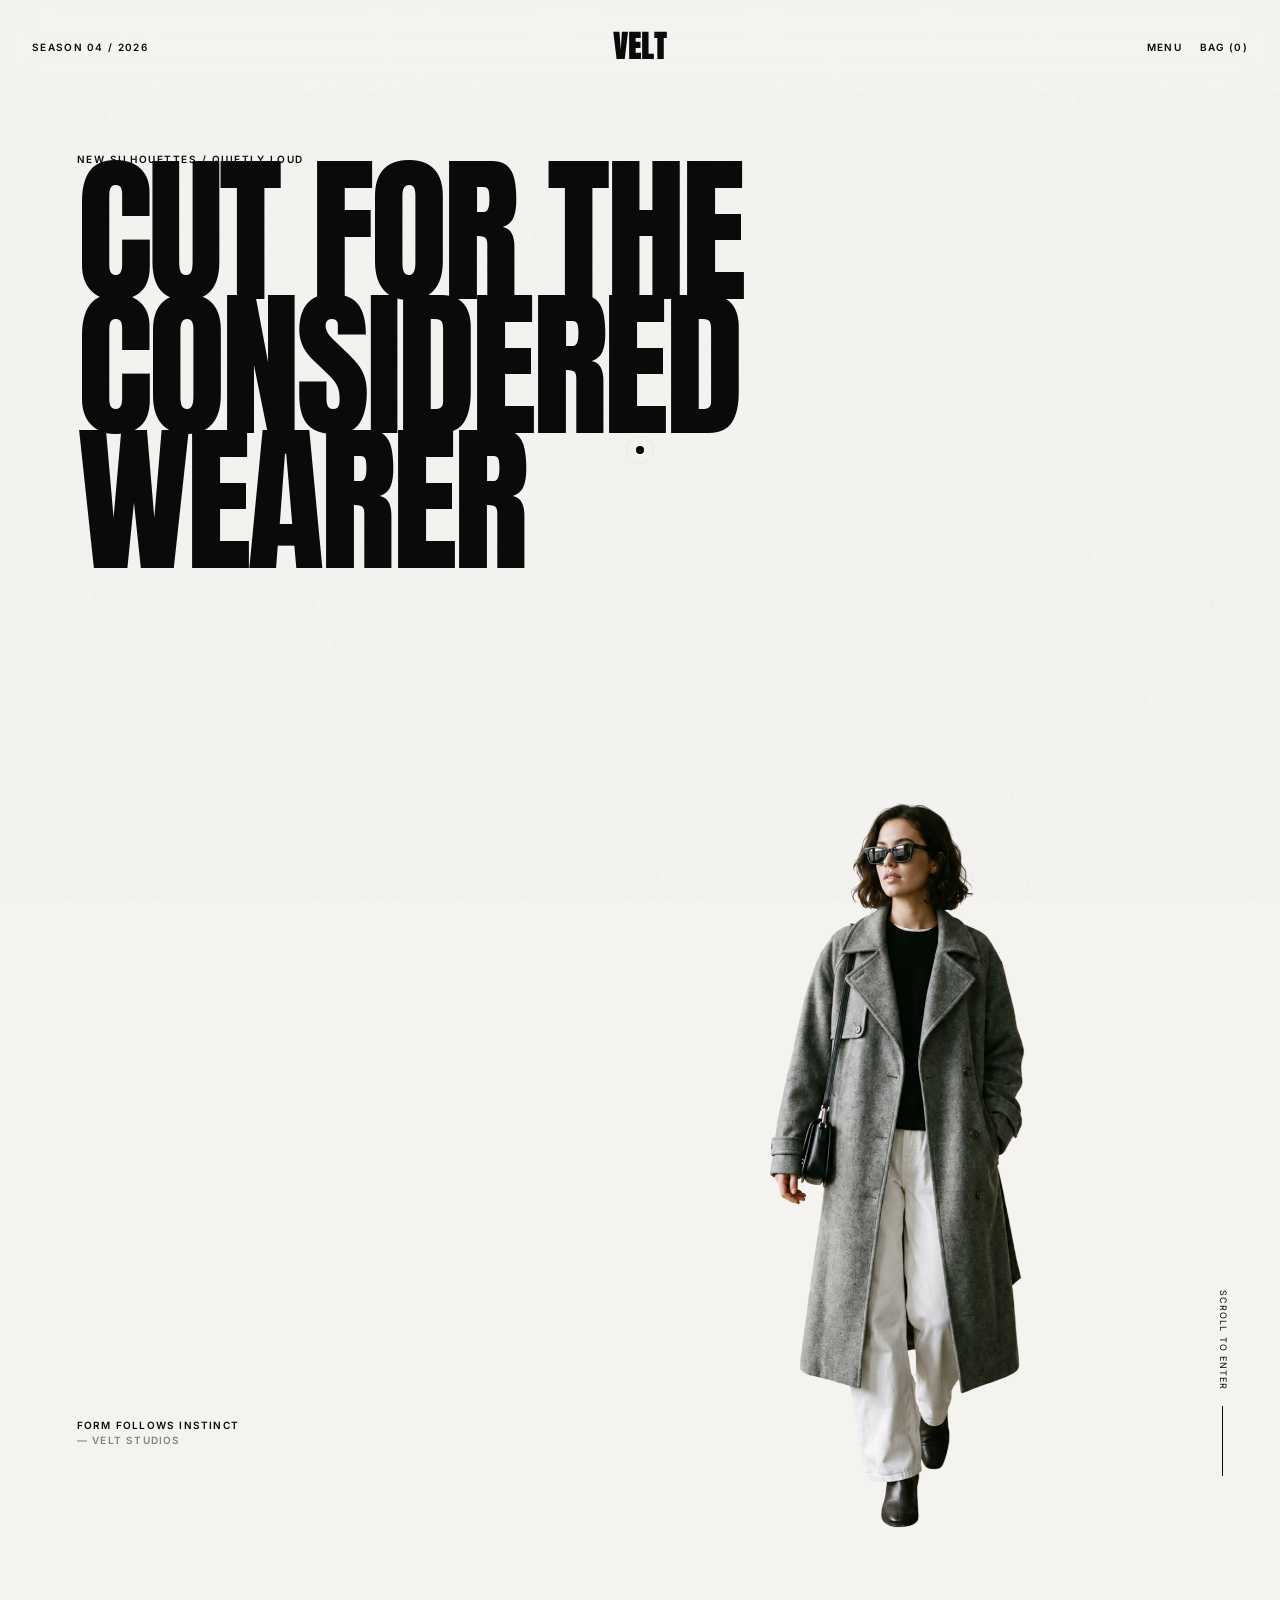
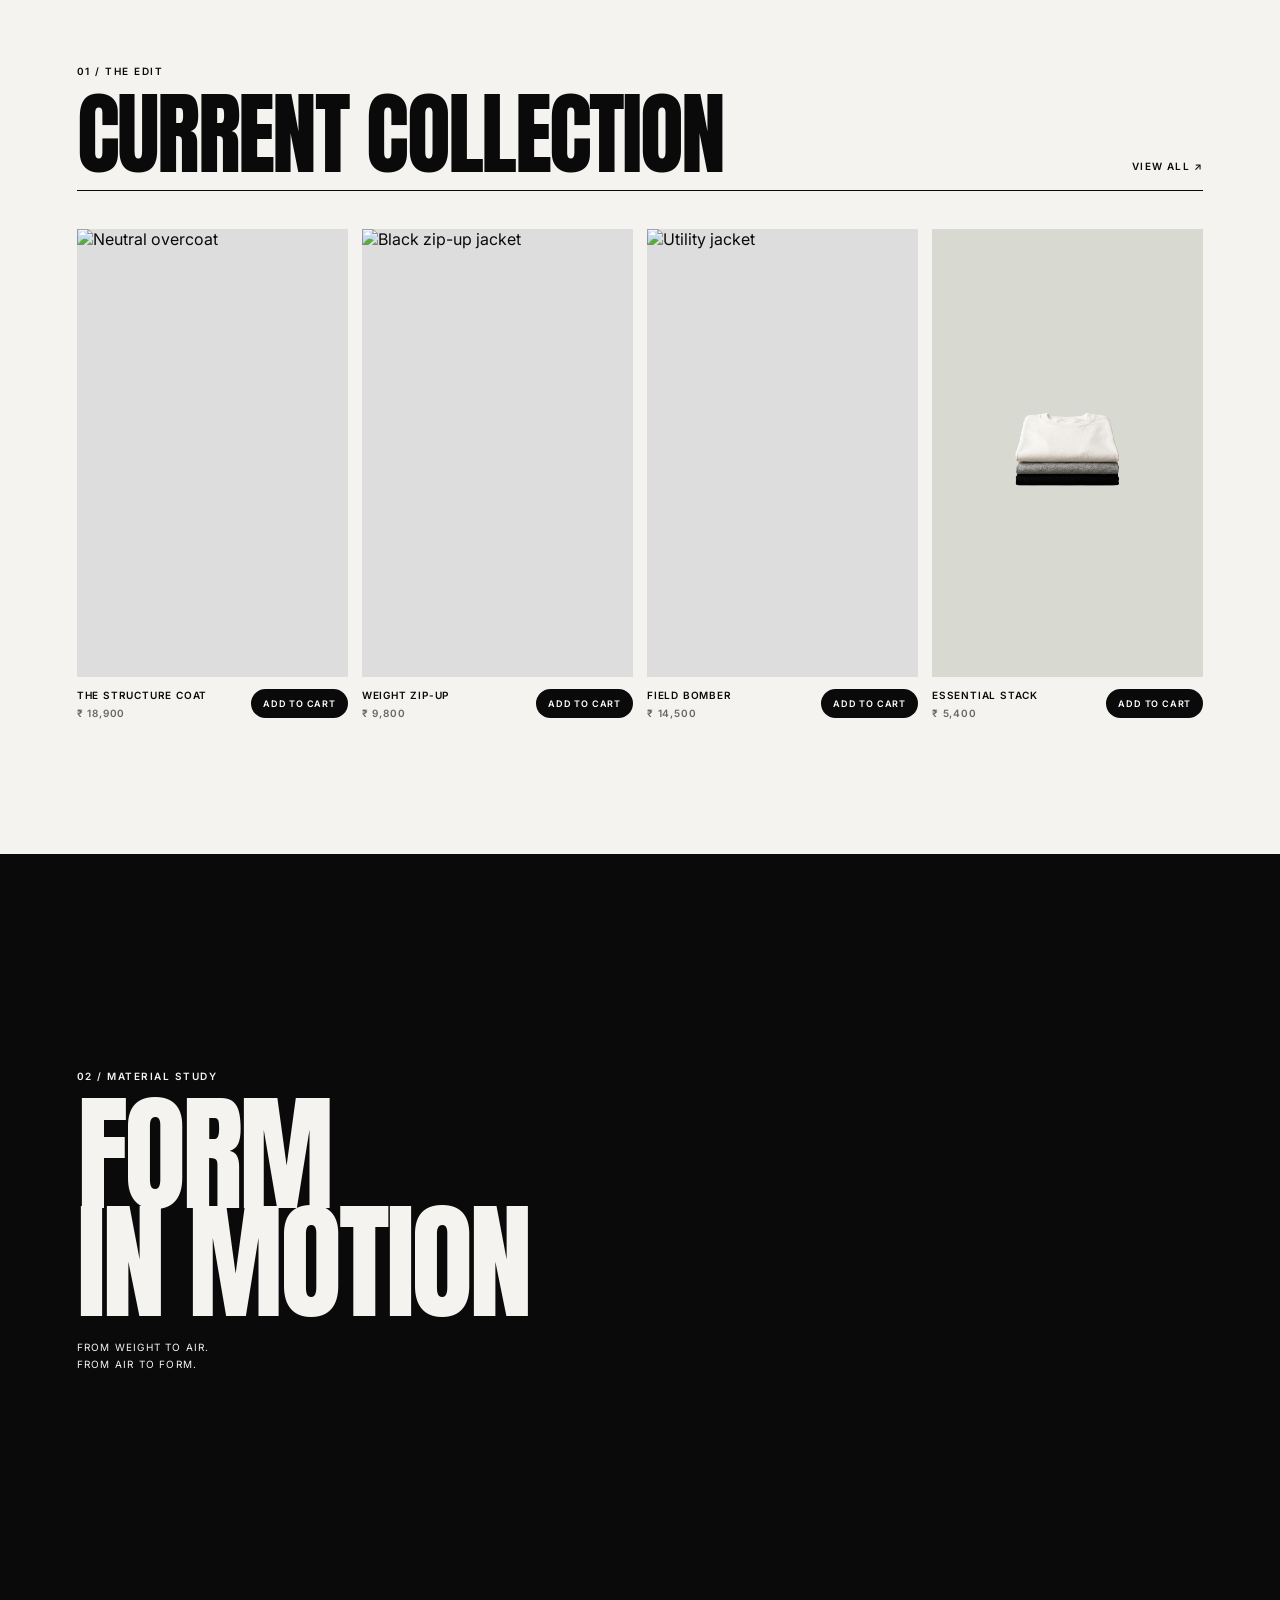
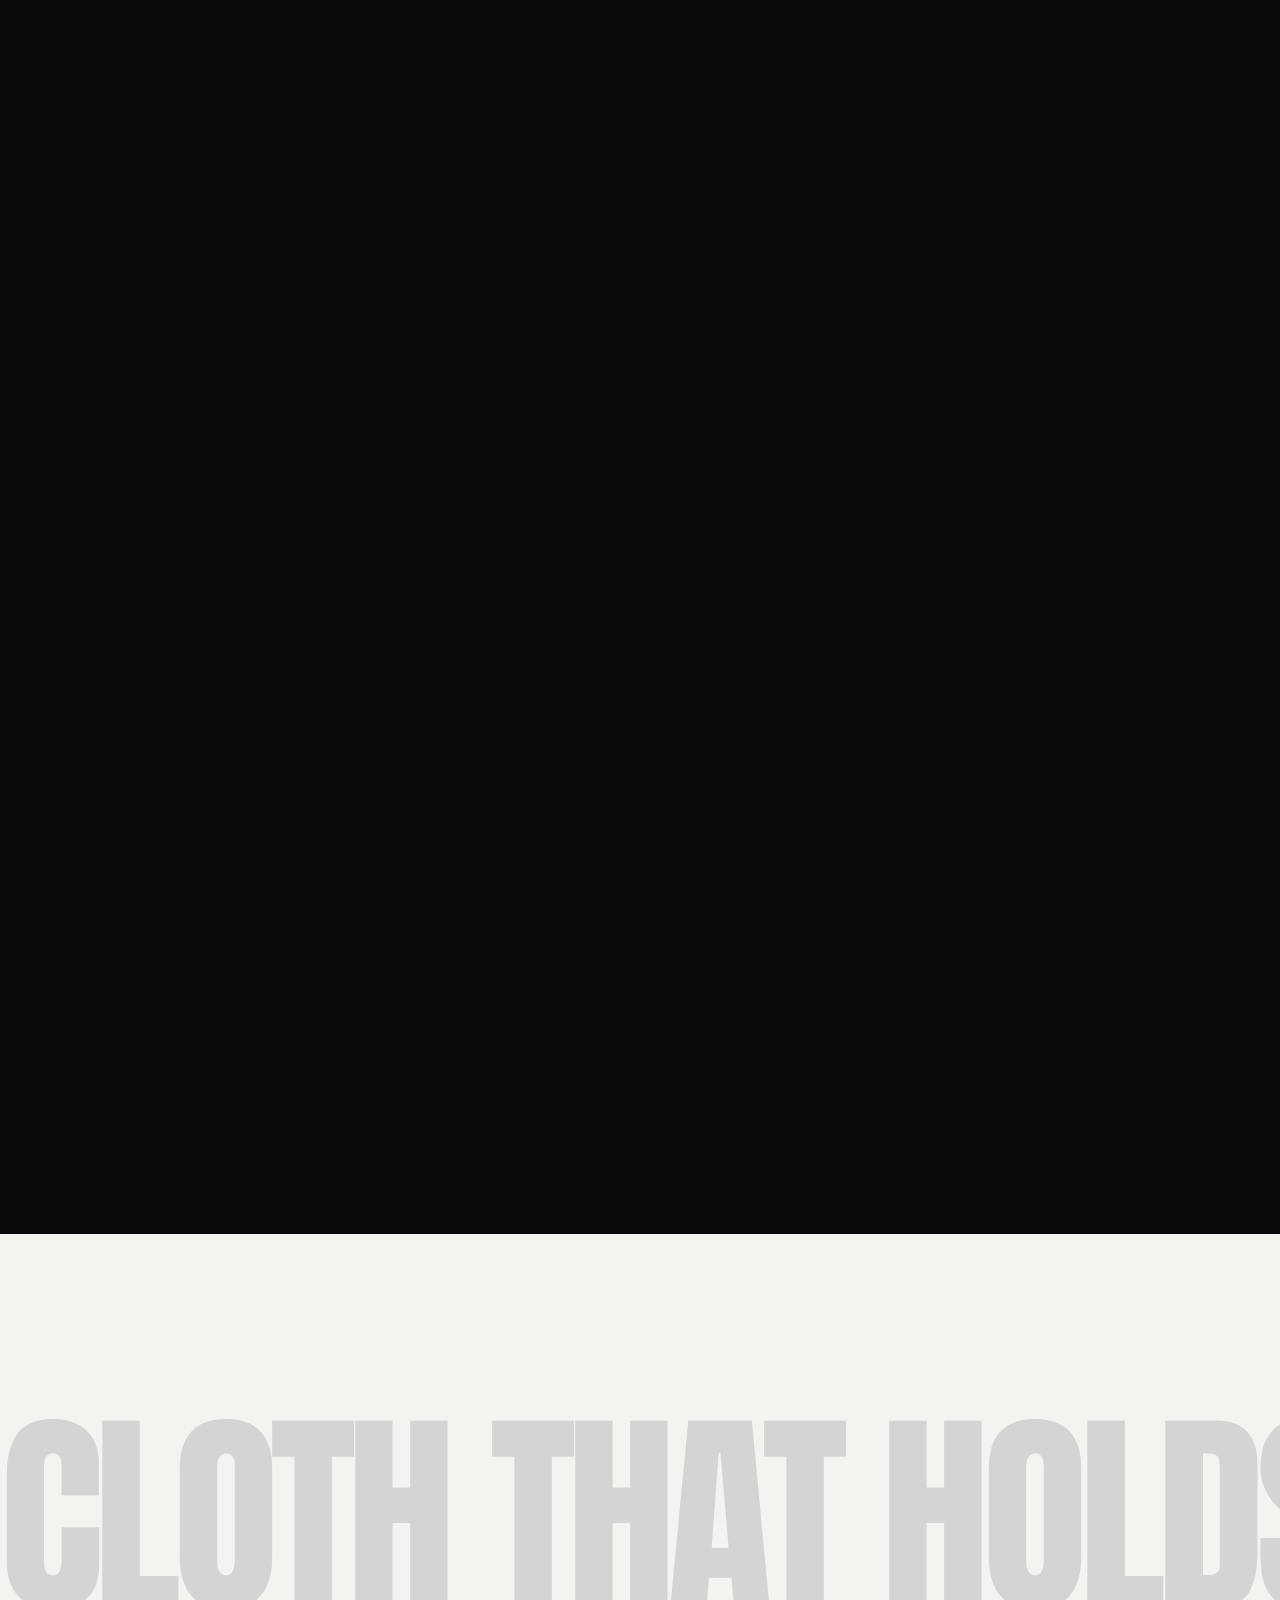
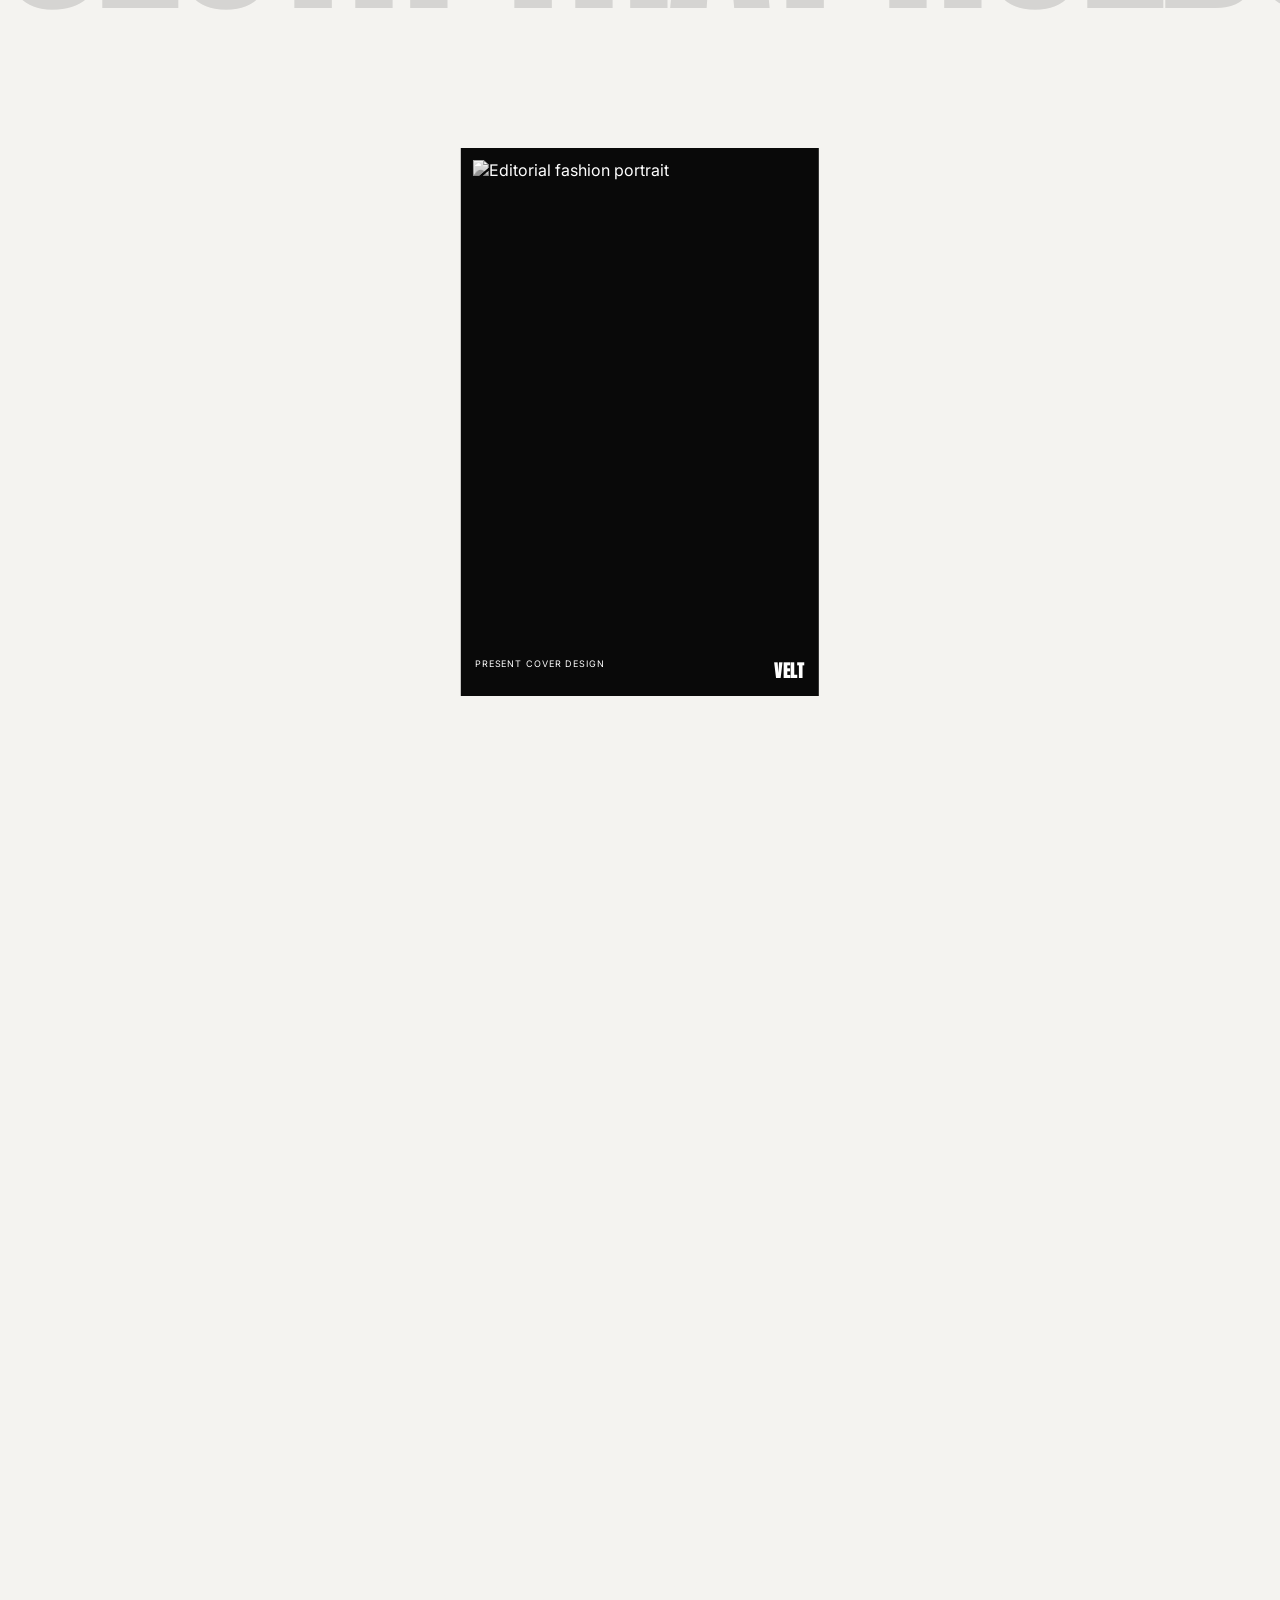
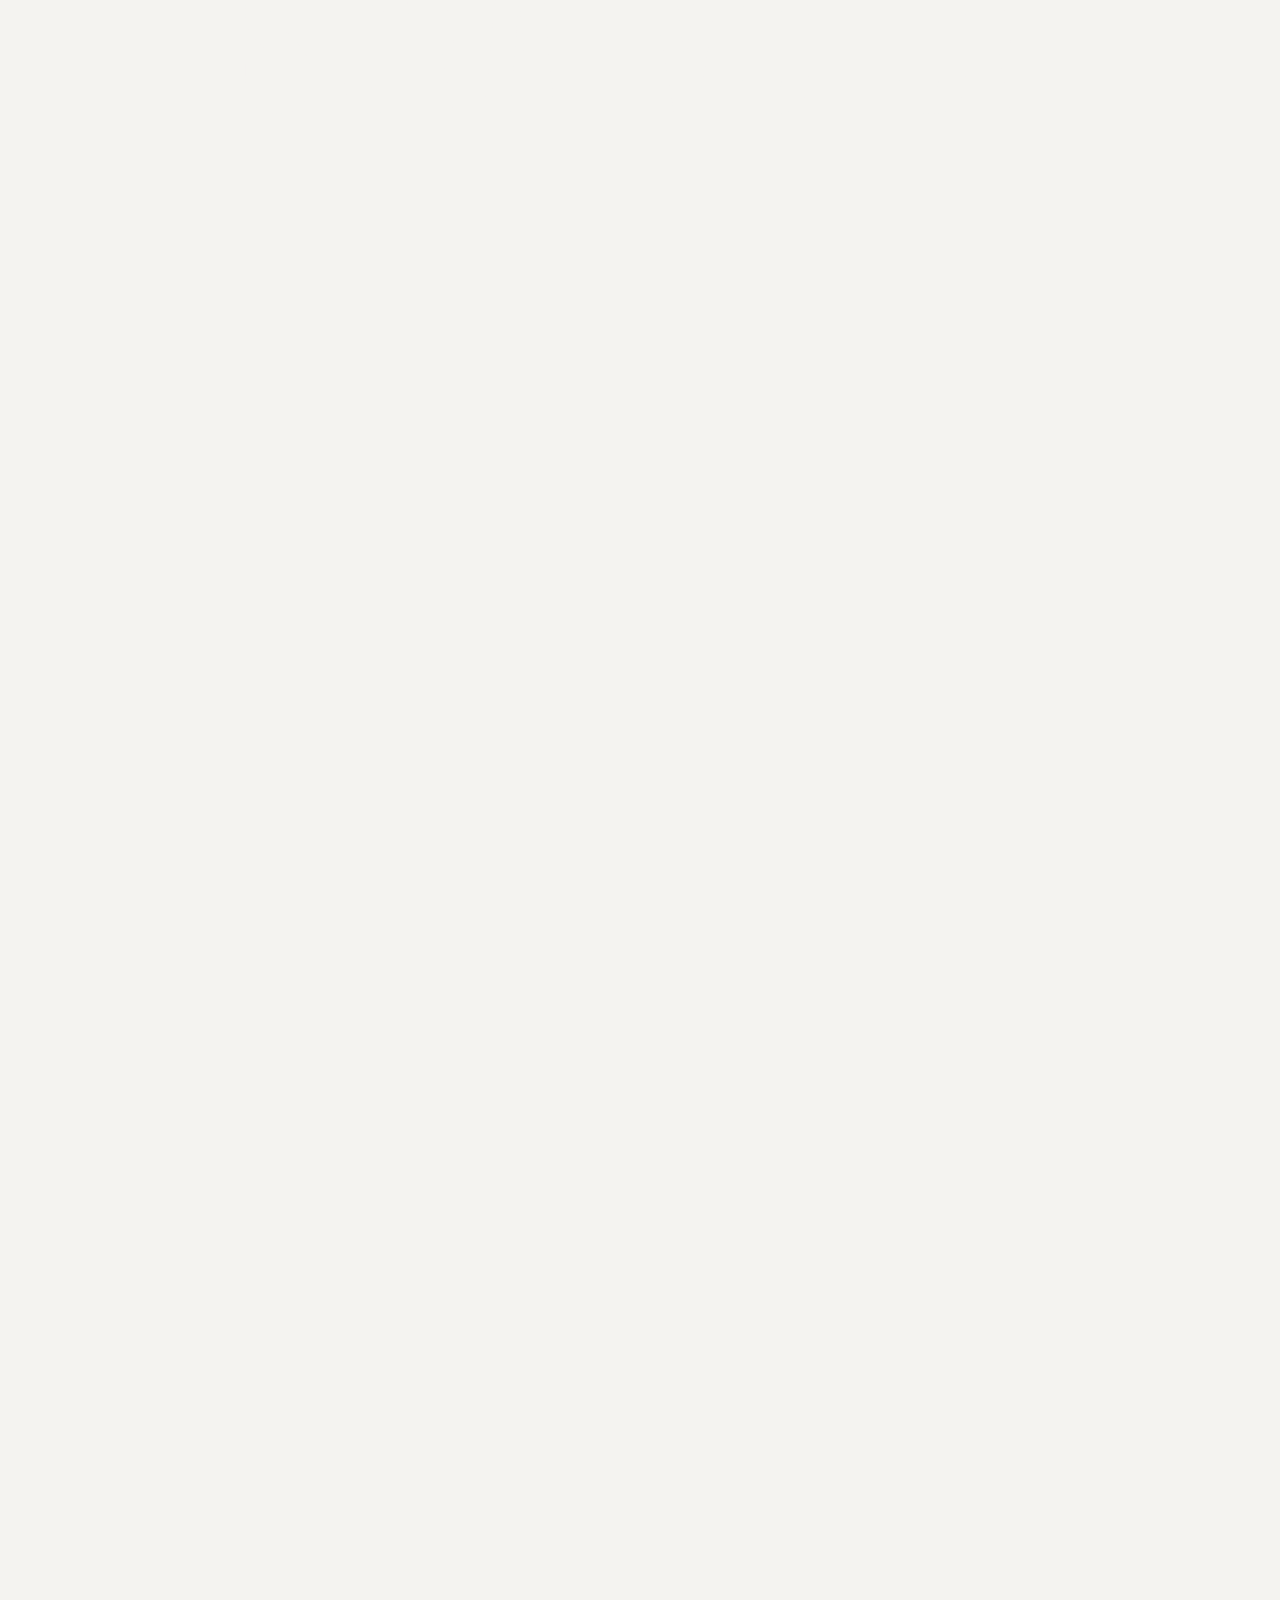
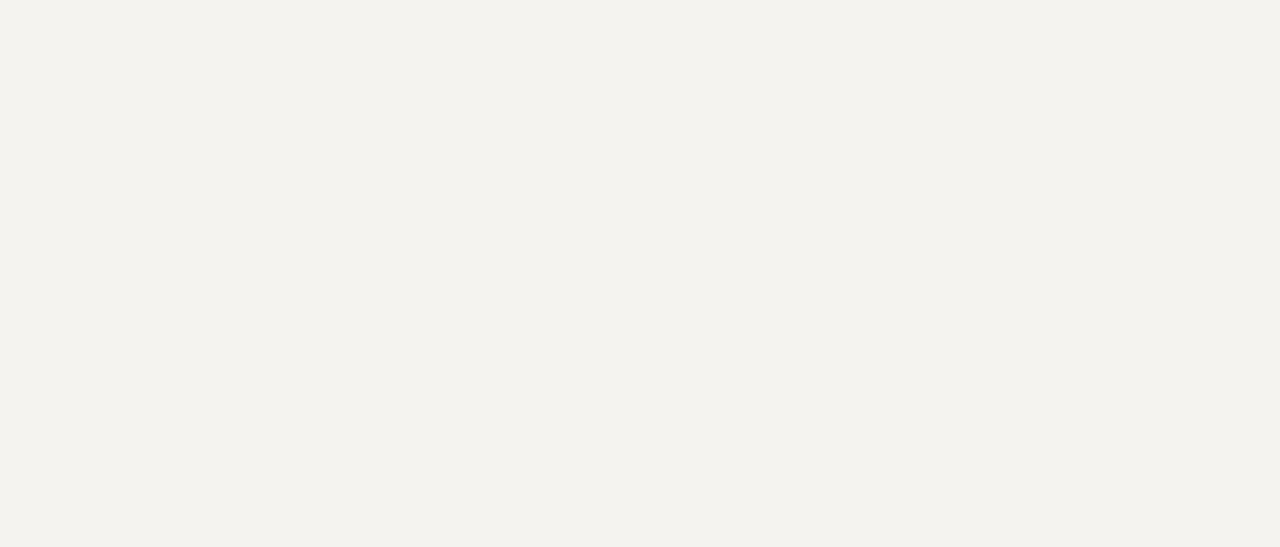
==== commit 7ff67496: "Improved particle system" ====
--- a/index.html
+++ b/index.html
@@ -19,7 +19,7 @@
       #ambient-particle-canvas {
         position: fixed;
         inset: 0;
-        z-index: 5;
+        z-index: 1;
         width: 100%;
         height: 100%;
         pointer-events: none;
--- a/css/style.css
+++ b/css/style.css
@@ -13,6 +13,7 @@
   background: var(--paper);
   color: var(--ink);
   font-family: Inter, Arial, sans-serif;
+  transition: background-color 0.4s ease;
 }
 body {
   overflow-x: hidden;
@@ -39,6 +40,13 @@
   font-size: 10px;
   font-weight: 600;
   letter-spacing: 0.13em;
+  background: rgba(244, 243, 240, 0.72);
+  -webkit-backdrop-filter: blur(14px);
+  backdrop-filter: blur(14px);
+  transition: transform 0.35s ease;
+}
+.site-nav.is-hidden {
+  transform: translateY(-100%);
 }
 .site-nav > div {
   justify-self: end;
@@ -119,6 +127,7 @@
   font-size: 9px;
   letter-spacing: 0.12em;
   writing-mode: vertical-rl;
+  z-index: 2;
 }
 .scroll-mark i {
   display: inline-block;
@@ -239,7 +248,8 @@
 .marquee-section {
   height: 260vh;
   position: relative;
-  background: #d1d4c9;
+  background: transparent;
+  z-index: 10;
   overflow: hidden;
 }
 .marquee-track {
@@ -285,10 +295,11 @@
 }
 .signal-section {
   height: 250vh;
-  background: var(--ink);
+  background: transparent;
   color: var(--paper);
   position: relative;
   overflow: hidden;
+  z-index: 10;
 }
 .signal-words {
   position: absolute;
@@ -313,6 +324,7 @@
   height: 48vh;
   transform: translateX(-50%);
   overflow: hidden;
+  z-index: 2;
 }
 .signal-image img {
   position: absolute;
@@ -331,10 +343,11 @@
   font-size: 10px;
   font-weight: 600;
   letter-spacing: 0.13em;
+  z-index: 2;
 }
 footer {
   height: 32vh;
-  background: var(--ink);
+  background: transparent;
   color: var(--paper);
   padding: 6vw;
   display: flex;
@@ -343,6 +356,12 @@
   font-size: 10px;
   font-weight: 600;
   letter-spacing: 0.12em;
+  position: relative;
+  z-index: 10;
+}
+footer > * {
+  position: relative;
+  z-index: 2;
 }
 footer a {
   color: inherit;
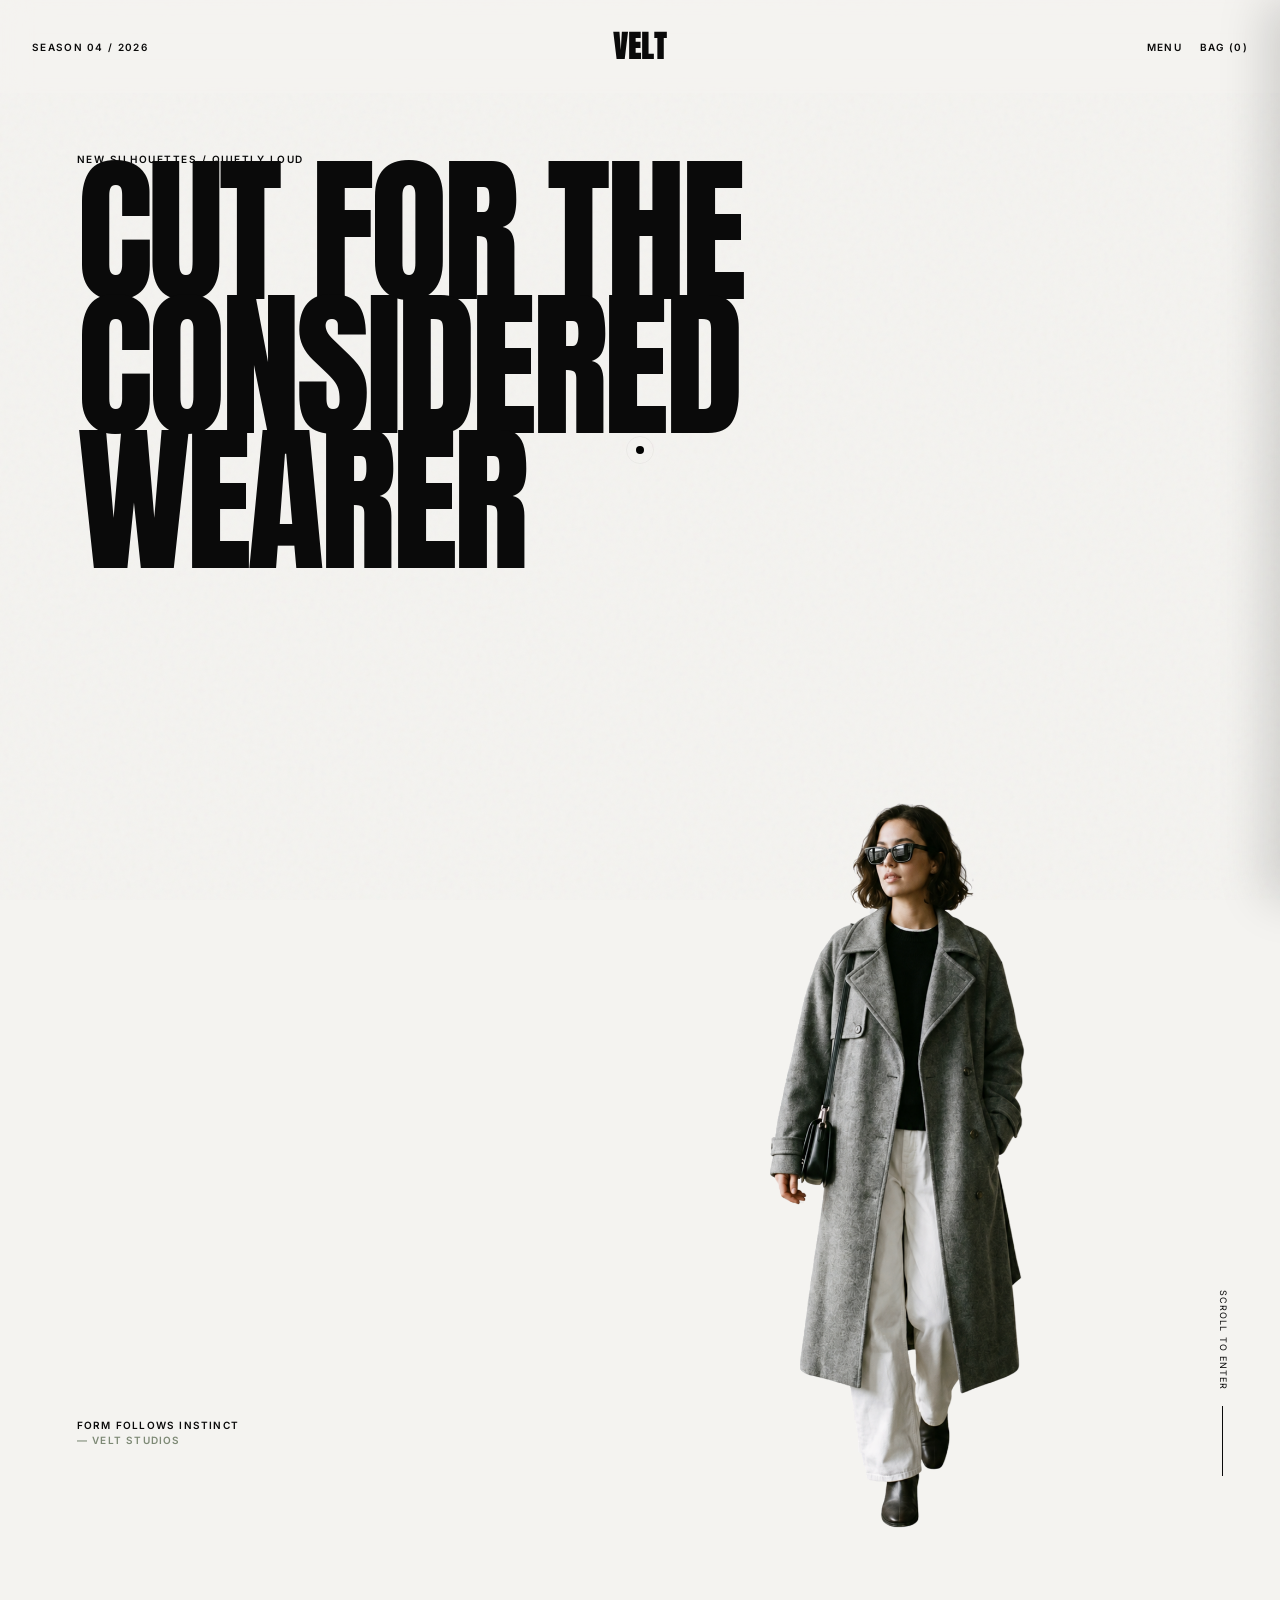
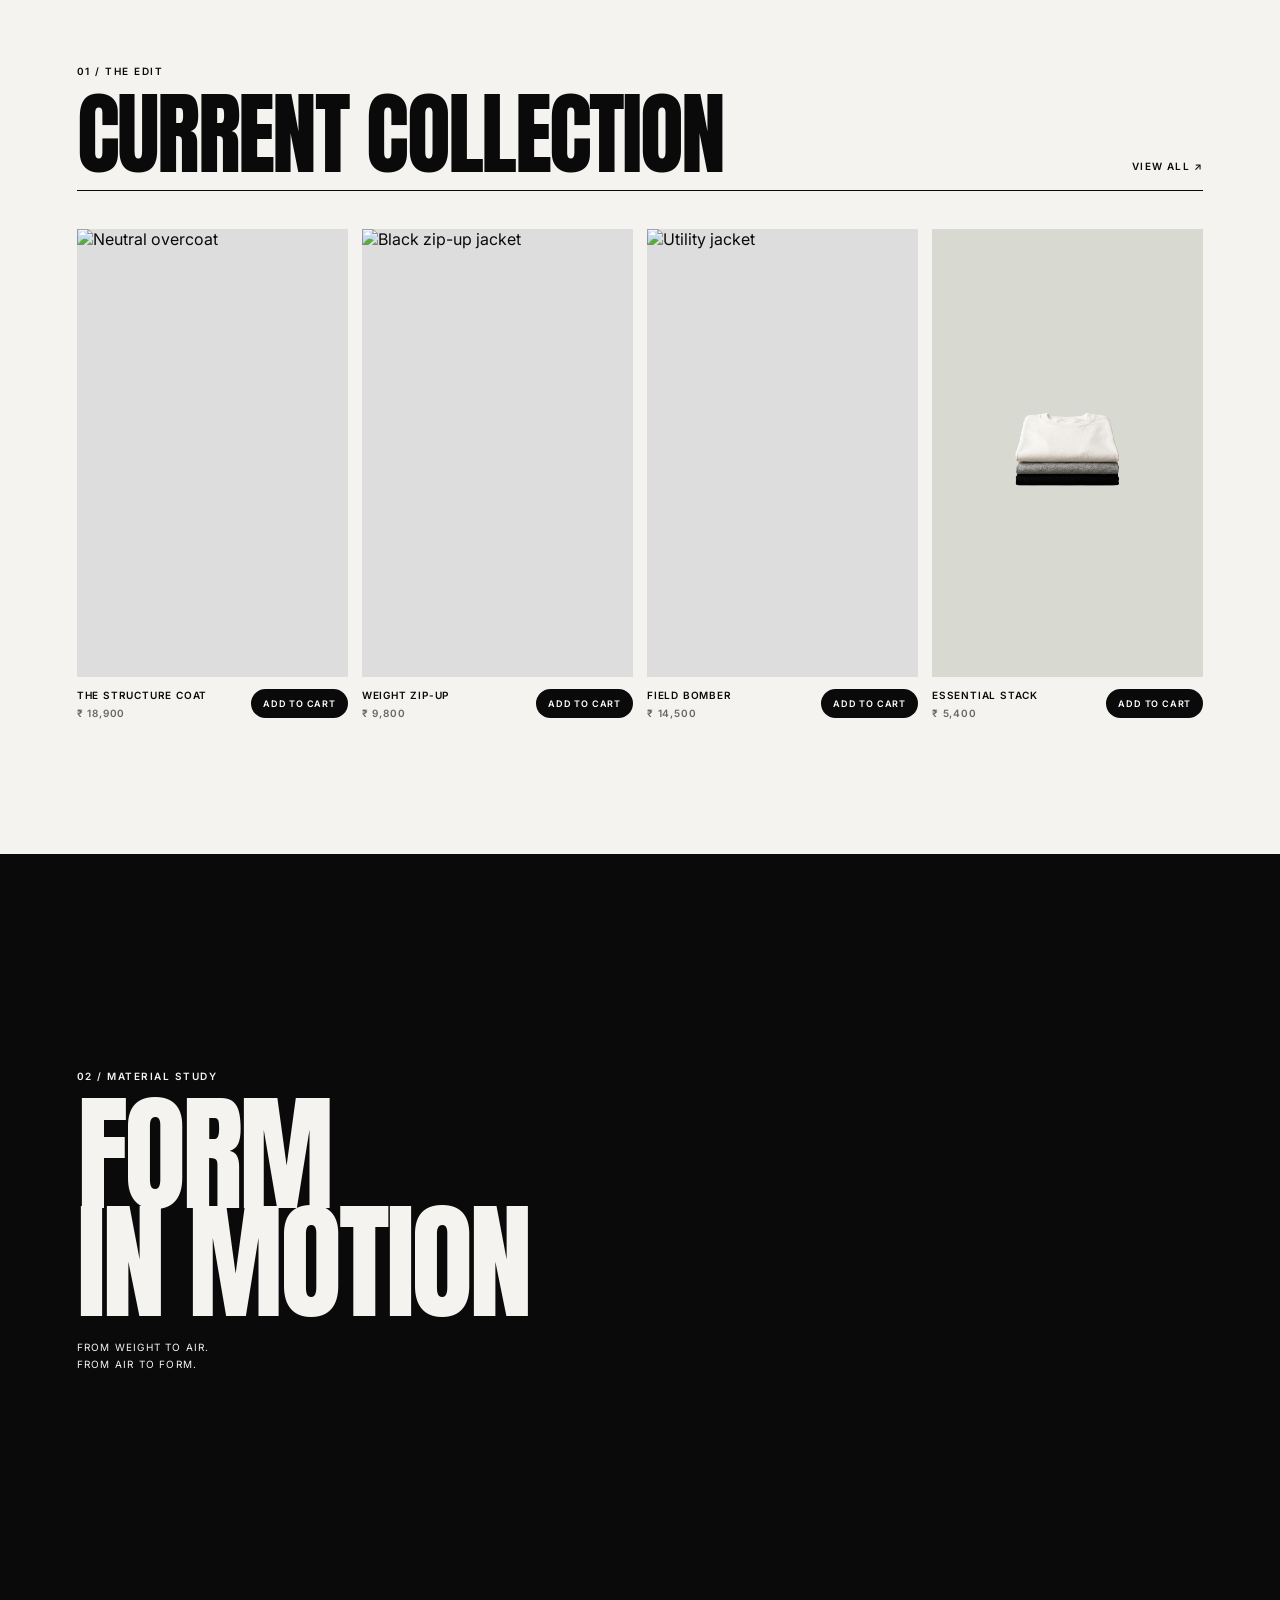
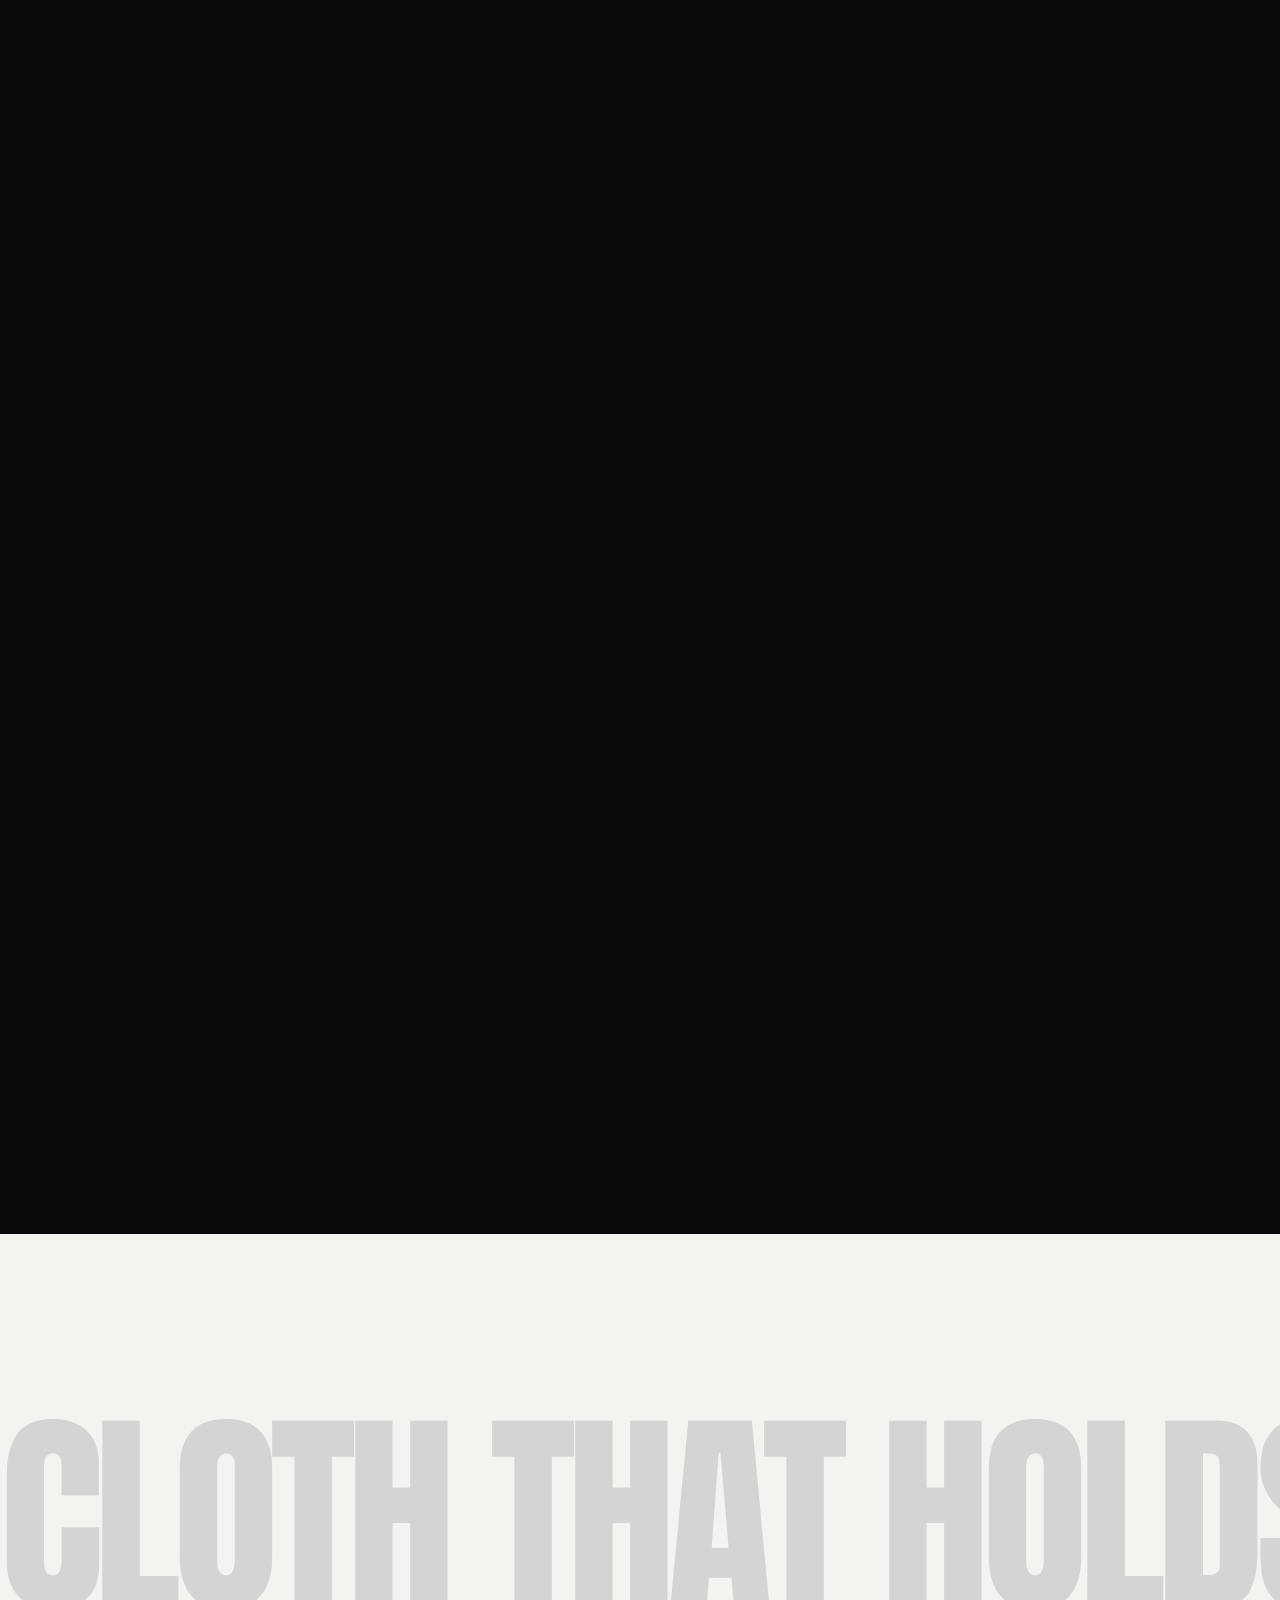
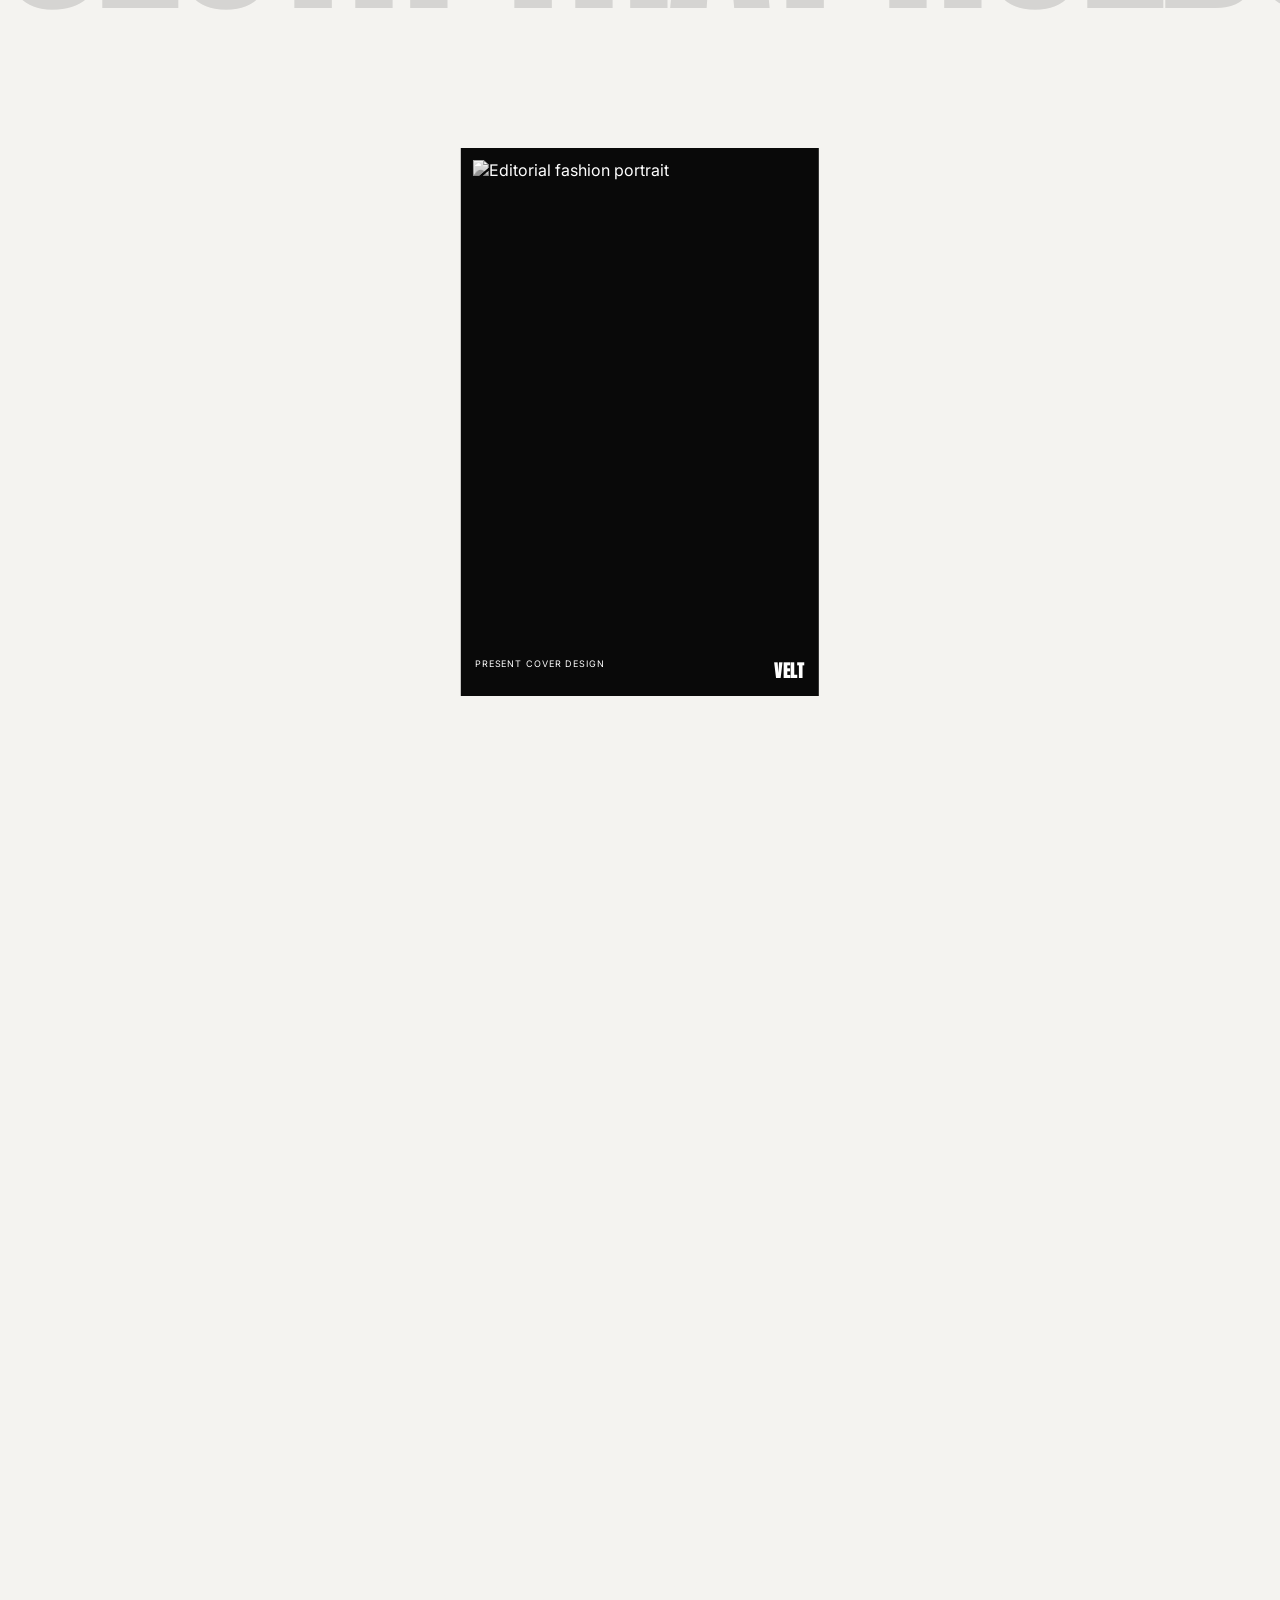
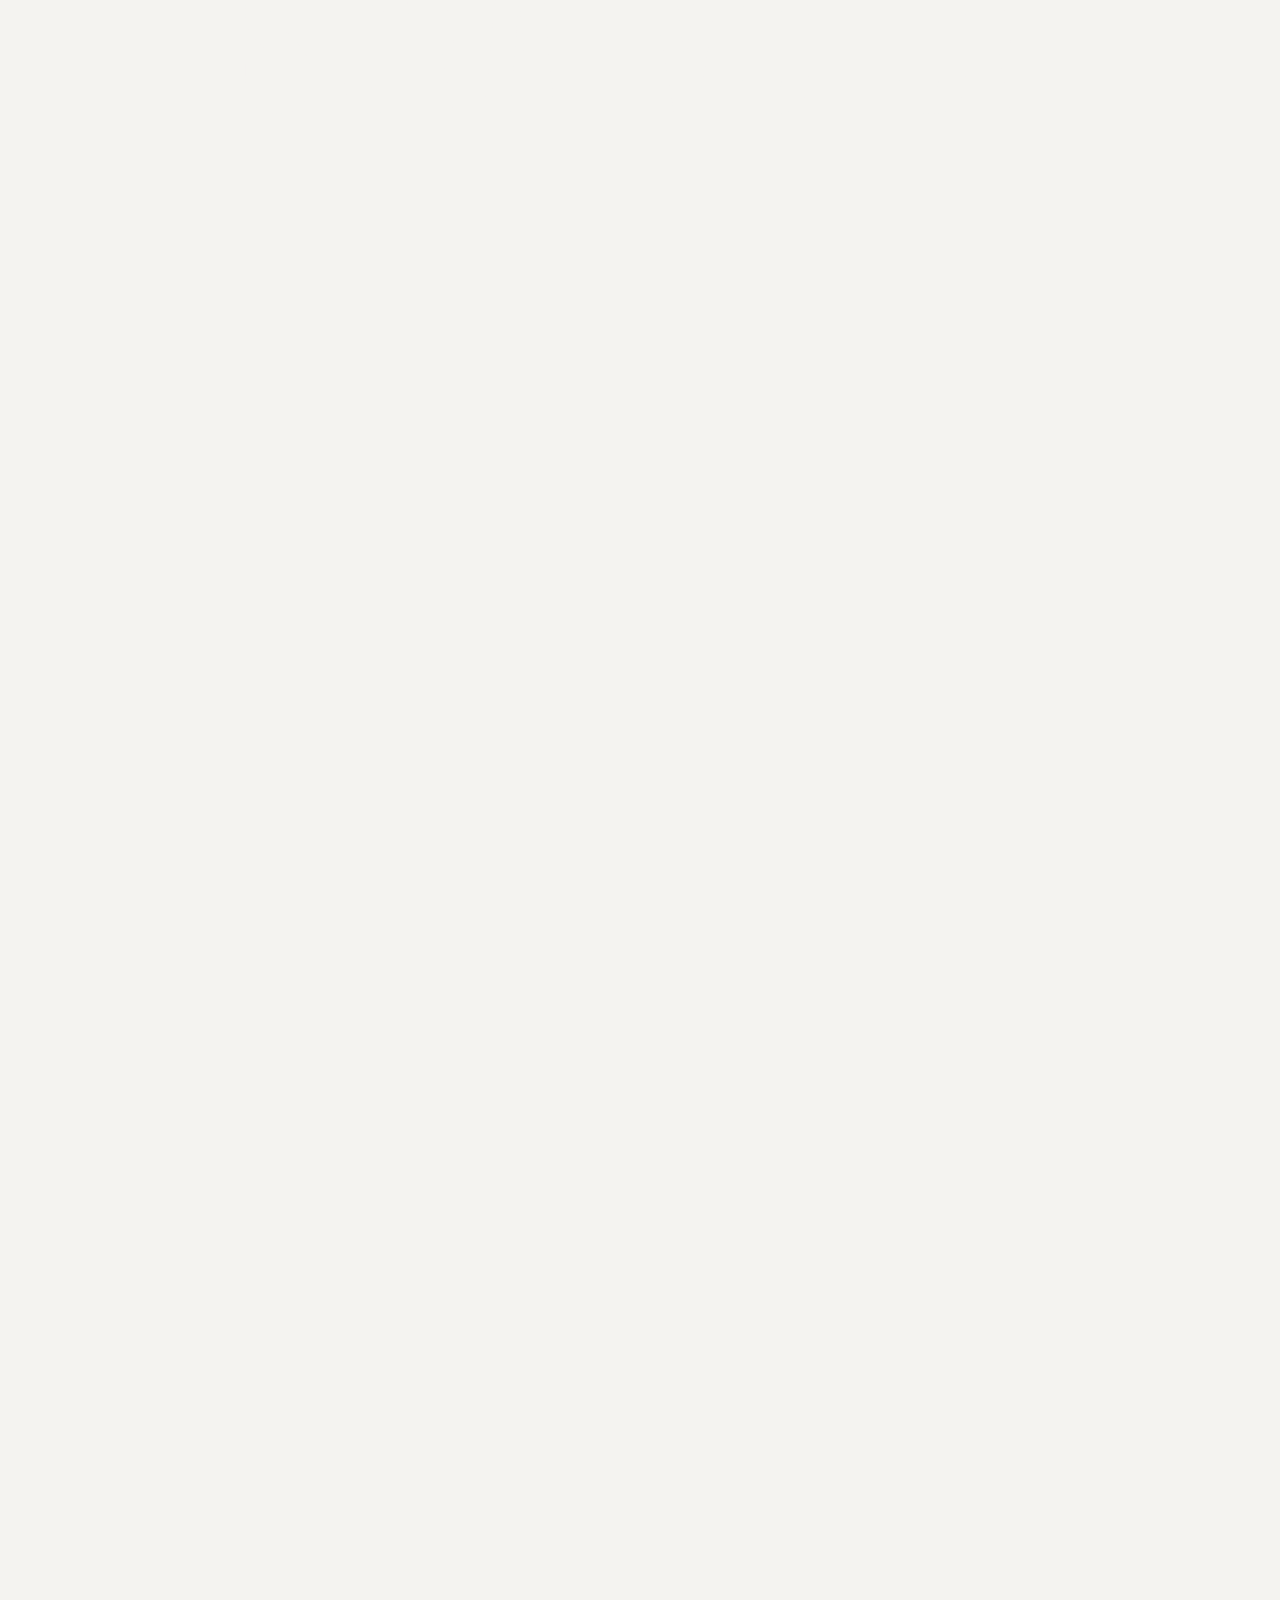
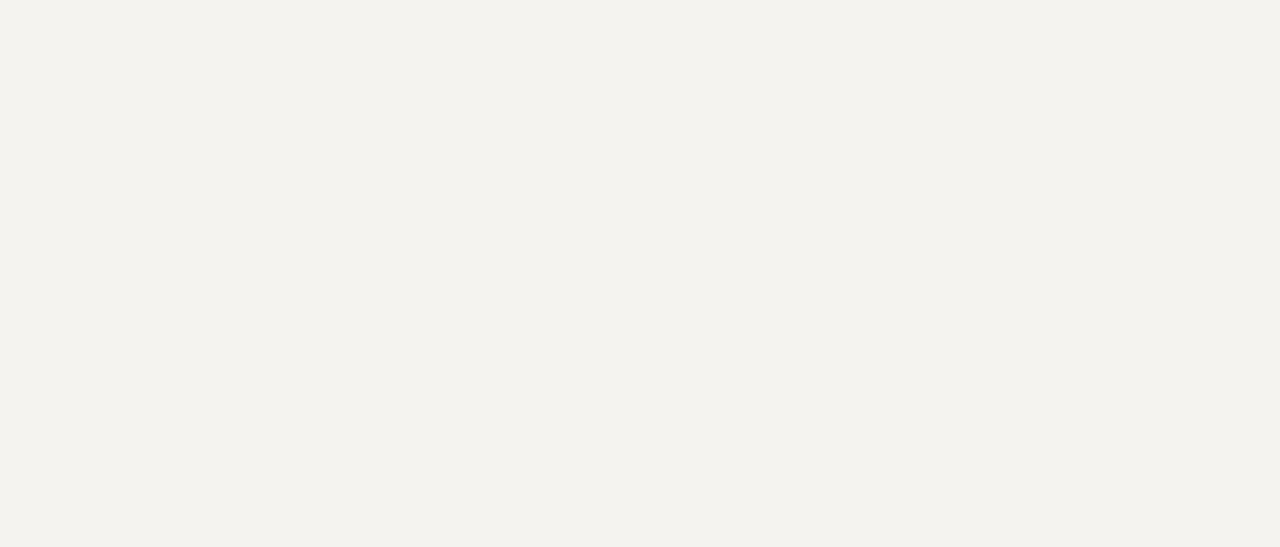
==== commit 08bd0697: "Added Bag Support" ====
--- a/index.html
+++ b/index.html
@@ -40,7 +40,7 @@
       }
       .cursor {
         position: fixed;
-        z-index: 40;
+        z-index: 200;
         top: 0;
         left: 0;
         width: 28px;
@@ -91,7 +91,7 @@
       <span>SEASON 04 / 2026</span><a class="wordmark" href="#top">VELT</a>
       <div>
         <button class="nav-button">MENU</button
-        ><button class="nav-button">BAG (0)</button>
+        ><button class="nav-button" id="nav-bag-btn">BAG (0)</button>
       </div>
     </nav>
     <main id="top">
@@ -240,6 +240,39 @@
       <p>END OF EXPERIENCE</p>
       <a href="#top">VELT</a><span>© 2026</span>
     </footer>
+
+    <!-- Bag Sidebar & Backdrop -->
+    <div class="bag-backdrop" id="bag-backdrop" aria-hidden="true"></div>
+    <aside class="bag-sidebar" id="bag-sidebar" aria-label="Shopping Bag" aria-hidden="true">
+      <div class="bag-header">
+        <div class="bag-title-wrap">
+          <span class="eyebrow">YOUR SELECTION</span>
+          <h2 class="bag-title">BAG (<span id="bag-count-header">0</span>)</h2>
+        </div>
+        <button class="bag-close-btn" id="bag-close-btn" aria-label="Close Bag">
+          <span>CLOSE</span>
+          <svg width="12" height="12" viewBox="0 0 14 14" fill="none" xmlns="http://www.w3.org/2000/svg">
+            <path d="M1 1L13 13M1 13L13 1" stroke="currentColor" stroke-width="1.5" stroke-linecap="round"/>
+          </svg>
+        </button>
+      </div>
+
+      <div class="bag-items" id="bag-items">
+        <!-- Rendered dynamically by js/cart.js -->
+      </div>
+
+      <div class="bag-footer" id="bag-footer">
+        <div class="bag-summary-row">
+          <span>SUBTOTAL</span>
+          <span class="bag-subtotal-price" id="bag-subtotal">₹ 0</span>
+        </div>
+        <p class="bag-shipping-note">COMPLIMENTARY SHIPPING ON ALL DOMESTIC ORDERS</p>
+        <button class="bag-checkout-btn" id="bag-checkout-btn">
+          PROCEED TO CHECKOUT <span>↗</span>
+        </button>
+      </div>
+    </aside>
+
     <script src="https://cdnjs.cloudflare.com/ajax/libs/gsap/3.12.5/gsap.min.js"></script>
     <script src="https://cdnjs.cloudflare.com/ajax/libs/gsap/3.12.5/ScrollTrigger.min.js"></script>
     <script src="https://unpkg.com/@studio-freight/lenis@1.0.42/dist/lenis.min.js"></script>
@@ -248,6 +281,7 @@
     <script src="js/particles.js"></script>
     <script src="js/ambient-particles.js"></script>
     <script src="js/main.js"></script>
+    <script src="js/cart.js"></script>
     <script src="js/cursor.js"></script>
   </body>
 </html>
--- a/css/style.css
+++ b/css/style.css
@@ -462,3 +462,375 @@
     display: none;
   }
 }
+
+/* ============================================================
+   BAG SIDEBAR
+============================================================ */
+.bag-backdrop {
+  position: fixed;
+  inset: 0;
+  background: rgba(10, 10, 10, 0.55);
+  -webkit-backdrop-filter: blur(8px);
+  backdrop-filter: blur(8px);
+  z-index: 90;
+  opacity: 0;
+  pointer-events: none;
+  transition: opacity 0.35s cubic-bezier(0.16, 1, 0.3, 1);
+}
+
+.bag-backdrop.is-open {
+  opacity: 1;
+  pointer-events: auto;
+}
+
+.bag-sidebar {
+  position: fixed;
+  top: 0;
+  right: 0;
+  bottom: 0;
+  width: min(440px, 92vw);
+  background: var(--paper);
+  color: var(--ink);
+  z-index: 95;
+  display: flex;
+  flex-direction: column;
+  border-left: 1px solid var(--line);
+  box-shadow: -15px 0 45px rgba(0, 0, 0, 0.15);
+  transform: translateX(100%);
+  transition: transform 0.45s cubic-bezier(0.16, 1, 0.3, 1);
+  overflow: hidden;
+}
+
+.bag-sidebar.is-open {
+  transform: translateX(0);
+}
+
+.bag-header {
+  display: flex;
+  align-items: center;
+  justify-content: space-between;
+  padding: 24px 28px;
+  border-bottom: 1px solid var(--line);
+  background: rgba(244, 243, 240, 0.95);
+  -webkit-backdrop-filter: blur(10px);
+  backdrop-filter: blur(10px);
+}
+
+.bag-title-wrap {
+  display: flex;
+  flex-direction: column;
+  gap: 2px;
+}
+
+.bag-title-wrap .eyebrow {
+  color: var(--sage);
+}
+
+.bag-title {
+  font-family: Anton, sans-serif;
+  font-size: 26px;
+  letter-spacing: 0.02em;
+  margin: 0;
+  font-weight: 400;
+  line-height: 1;
+}
+
+.bag-close-btn {
+  display: flex;
+  align-items: center;
+  gap: 8px;
+  border: 0;
+  background: transparent;
+  font: 600 10px Inter, sans-serif;
+  letter-spacing: 0.14em;
+  color: var(--ink);
+  cursor: pointer;
+  padding: 8px 0;
+  transition: opacity 0.2s;
+}
+
+.bag-close-btn:hover {
+  opacity: 0.6;
+}
+
+.bag-items {
+  flex: 1;
+  overflow-y: auto;
+  padding: 20px 28px;
+  display: flex;
+  flex-direction: column;
+  gap: 20px;
+}
+
+.bag-items::-webkit-scrollbar {
+  width: 4px;
+}
+.bag-items::-webkit-scrollbar-thumb {
+  background: rgba(10, 10, 10, 0.15);
+  border-radius: 4px;
+}
+
+/* Empty State */
+.bag-empty {
+  display: flex;
+  flex-direction: column;
+  align-items: flex-start;
+  justify-content: center;
+  height: 100%;
+  padding: 40px 0;
+}
+
+.bag-empty-eyebrow {
+  font-size: 10px;
+  font-weight: 600;
+  letter-spacing: 0.15em;
+  color: var(--sage);
+  margin: 0 0 12px;
+}
+
+.bag-empty-title {
+  font-family: Anton, sans-serif;
+  font-size: 28px;
+  line-height: 1.1;
+  letter-spacing: -0.01em;
+  margin: 0 0 12px;
+}
+
+.bag-empty-desc {
+  font-size: 12px;
+  line-height: 1.6;
+  color: #666;
+  margin: 0 0 28px;
+  max-width: 280px;
+}
+
+.bag-empty-link {
+  display: inline-flex;
+  align-items: center;
+  gap: 8px;
+  font-size: 10px;
+  font-weight: 600;
+  letter-spacing: 0.14em;
+  color: var(--ink);
+  text-decoration: none;
+  border-bottom: 1px solid var(--ink);
+  padding-bottom: 4px;
+  transition: opacity 0.2s;
+}
+
+.bag-empty-link:hover {
+  opacity: 0.6;
+}
+
+/* Item Row */
+.bag-item {
+  display: grid;
+  grid-template-columns: 80px 1fr;
+  gap: 16px;
+  padding-bottom: 20px;
+  border-bottom: 1px solid var(--line);
+  animation: bagItemEnter 0.35s ease forwards;
+}
+
+@keyframes bagItemEnter {
+  from {
+    opacity: 0;
+    transform: translateY(10px);
+  }
+  to {
+    opacity: 1;
+    transform: translateY(0);
+  }
+}
+
+.bag-item-img-wrap {
+  width: 80px;
+  height: 96px;
+  background: #d8dad2;
+  overflow: hidden;
+  position: relative;
+}
+
+.bag-item-img-wrap img {
+  width: 100%;
+  height: 100%;
+  object-fit: cover;
+  display: block;
+}
+
+.bag-item-img-wrap img.local-product {
+  object-fit: contain;
+  padding: 10%;
+}
+
+.bag-item-info {
+  display: flex;
+  flex-direction: column;
+  justify-content: space-between;
+  min-width: 0;
+}
+
+.bag-item-top {
+  display: flex;
+  justify-content: space-between;
+  align-items: flex-start;
+  gap: 8px;
+}
+
+.bag-item-name {
+  font-family: Anton, sans-serif;
+  font-size: 14px;
+  font-weight: 400;
+  letter-spacing: 0.02em;
+  margin: 0;
+  line-height: 1.2;
+}
+
+.bag-item-remove {
+  background: none;
+  border: 0;
+  font-size: 9px;
+  font-weight: 600;
+  letter-spacing: 0.12em;
+  color: #888;
+  cursor: pointer;
+  padding: 0;
+  transition: color 0.2s;
+}
+
+.bag-item-remove:hover {
+  color: var(--ink);
+  text-decoration: underline;
+}
+
+.bag-item-unit-price {
+  font-size: 11px;
+  font-weight: 500;
+  color: #666;
+  margin: 4px 0 0;
+}
+
+.bag-item-bottom {
+  display: flex;
+  justify-content: space-between;
+  align-items: center;
+  margin-top: 10px;
+}
+
+.bag-qty-control {
+  display: inline-flex;
+  align-items: center;
+  border: 1px solid var(--line);
+  border-radius: 999px;
+  padding: 2px 6px;
+  gap: 4px;
+  background: rgba(10, 10, 10, 0.03);
+}
+
+.bag-qty-btn {
+  border: 0;
+  background: transparent;
+  font-size: 12px;
+  font-weight: 600;
+  width: 20px;
+  height: 20px;
+  display: flex;
+  align-items: center;
+  justify-content: center;
+  color: var(--ink);
+  cursor: pointer;
+  border-radius: 50%;
+  transition: background 0.15s;
+}
+
+.bag-qty-btn:hover {
+  background: rgba(10, 10, 10, 0.08);
+}
+
+.bag-qty-value {
+  font-size: 10px;
+  font-weight: 600;
+  min-width: 16px;
+  text-align: center;
+  user-select: none;
+}
+
+.bag-item-total-price {
+  font-size: 11px;
+  font-weight: 700;
+  letter-spacing: 0.04em;
+  margin: 0;
+}
+
+/* Footer & Checkout */
+.bag-footer {
+  padding: 24px 28px;
+  border-top: 1px solid var(--line);
+  background: rgba(244, 243, 240, 0.95);
+  -webkit-backdrop-filter: blur(10px);
+  backdrop-filter: blur(10px);
+  display: flex;
+  flex-direction: column;
+  gap: 12px;
+}
+
+.bag-summary-row {
+  display: flex;
+  justify-content: space-between;
+  align-items: baseline;
+  font-size: 10px;
+  font-weight: 600;
+  letter-spacing: 0.14em;
+}
+
+.bag-subtotal-price {
+  font-family: Anton, sans-serif;
+  font-size: 20px;
+  letter-spacing: 0.02em;
+}
+
+.bag-shipping-note {
+  font-size: 9px;
+  letter-spacing: 0.1em;
+  color: #777;
+  margin: 0;
+  font-weight: 500;
+}
+
+.bag-checkout-btn {
+  width: 100%;
+  height: 48px;
+  background: var(--ink);
+  color: #fff;
+  border: 0;
+  border-radius: 999px;
+  font: 600 10px Inter, sans-serif;
+  letter-spacing: 0.16em;
+  cursor: pointer;
+  display: flex;
+  align-items: center;
+  justify-content: center;
+  gap: 8px;
+  transition: transform 0.2s ease, opacity 0.2s ease, background 0.2s ease;
+  margin-top: 4px;
+}
+
+.bag-checkout-btn:hover {
+  opacity: 0.9;
+  transform: translateY(-1px);
+}
+
+.bag-checkout-btn:active {
+  transform: translateY(0);
+}
+
+.bag-checkout-btn:disabled {
+  opacity: 0.35;
+  cursor: not-allowed;
+}
+
+/* Product Card Button Feedback */
+.product-meta button.is-added {
+  background: var(--sage);
+  transition: background 0.2s ease;
+}
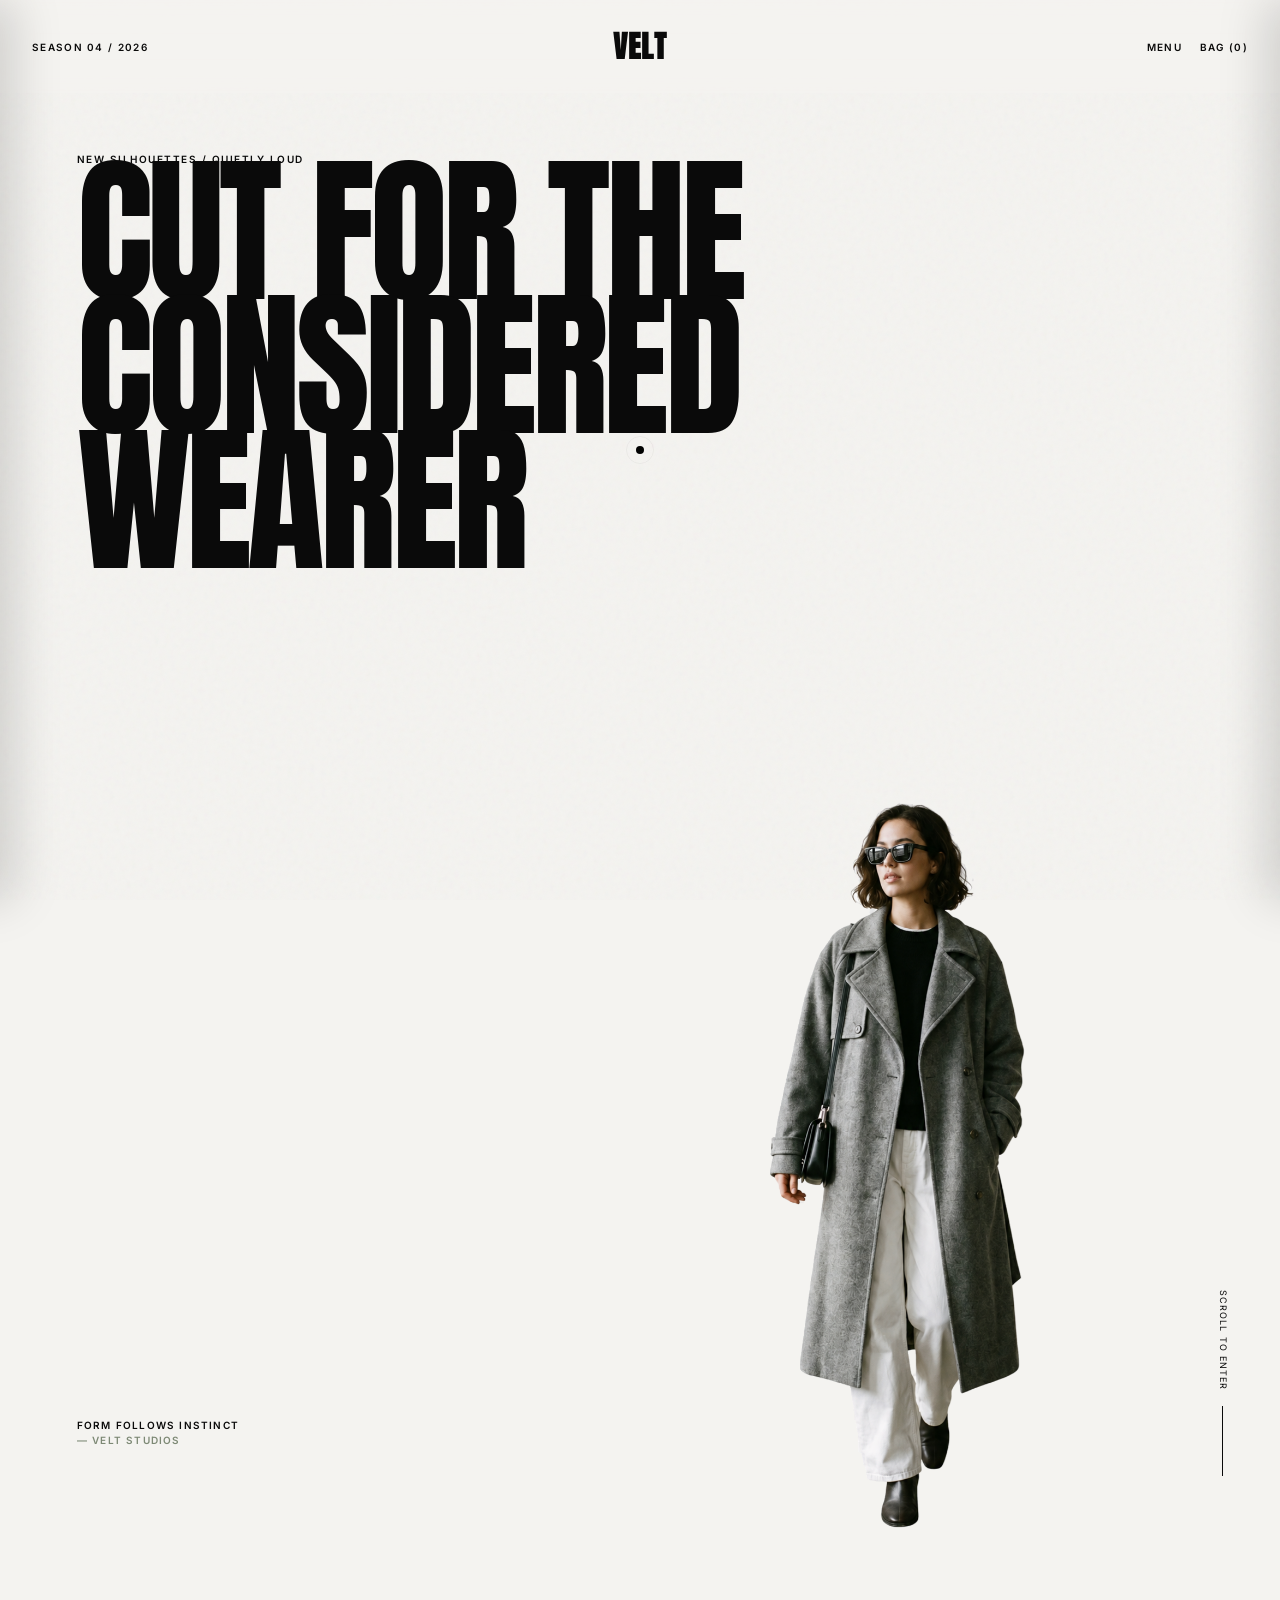
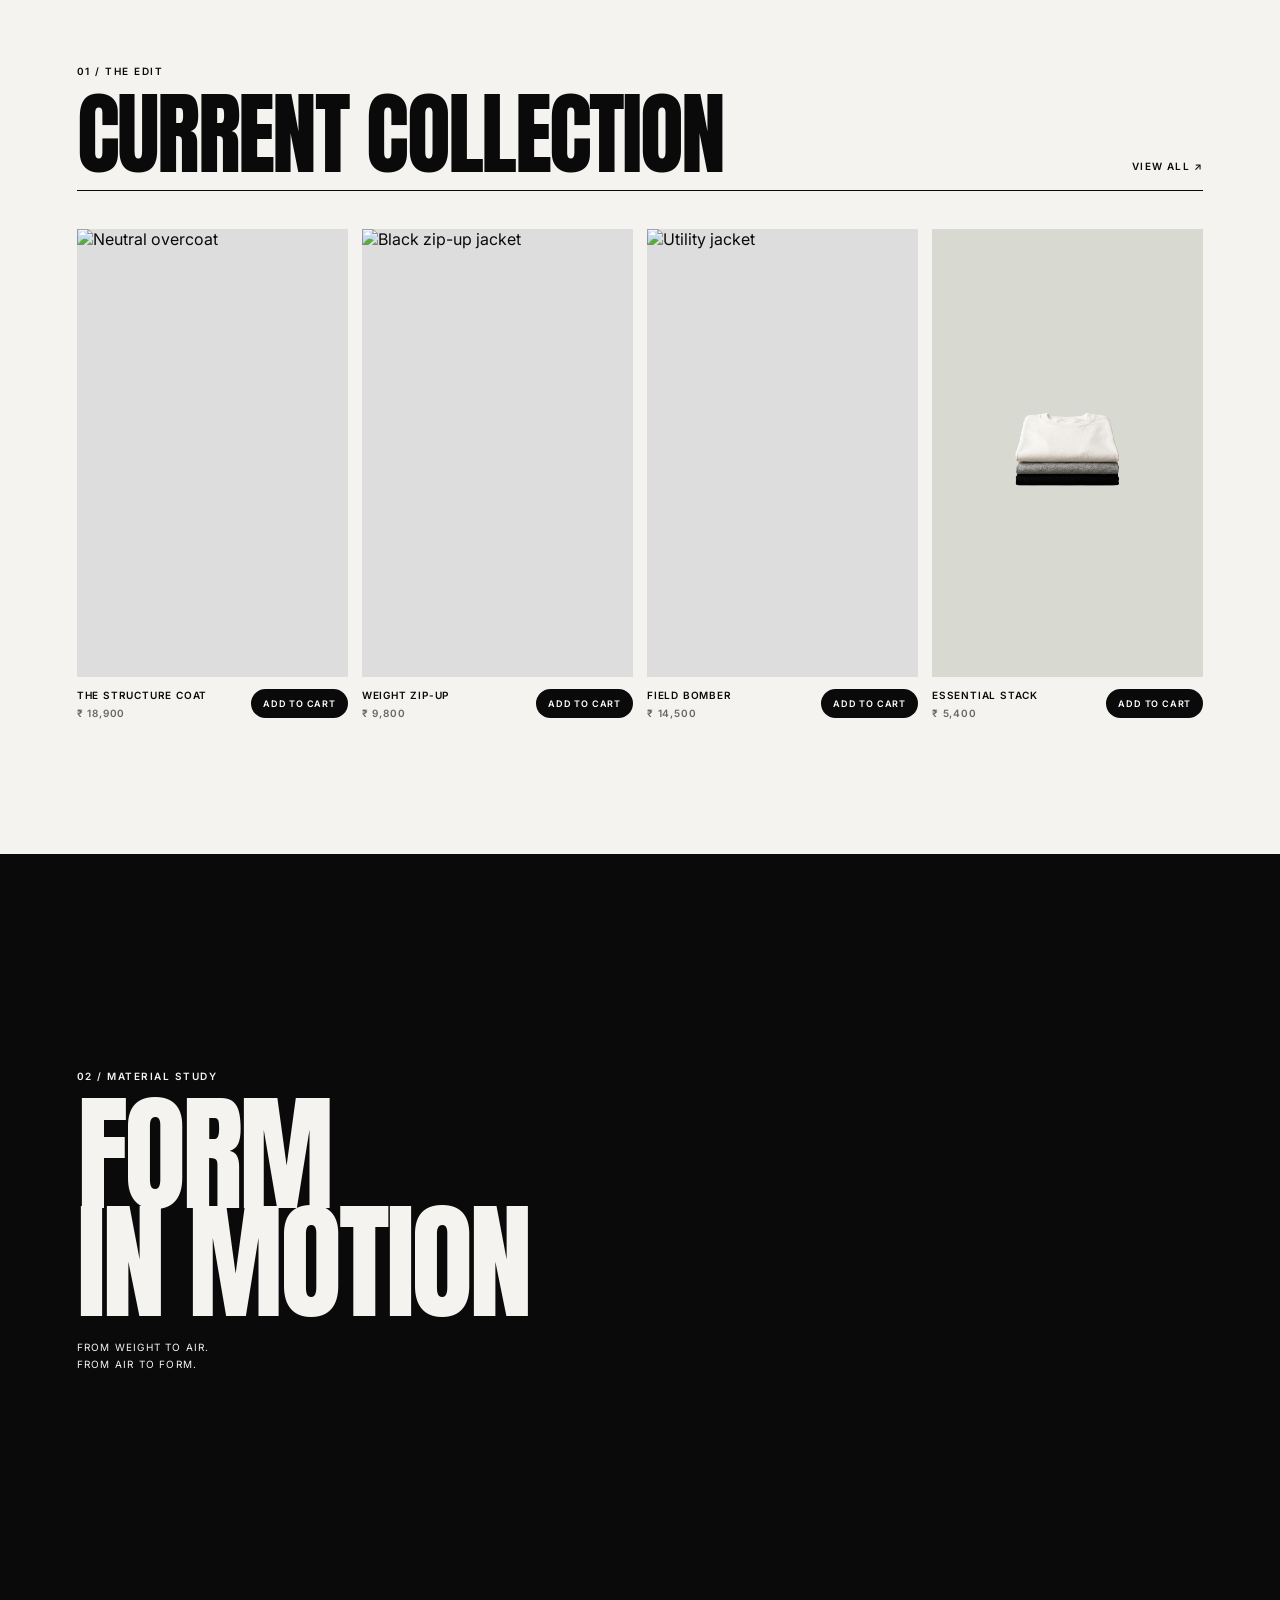
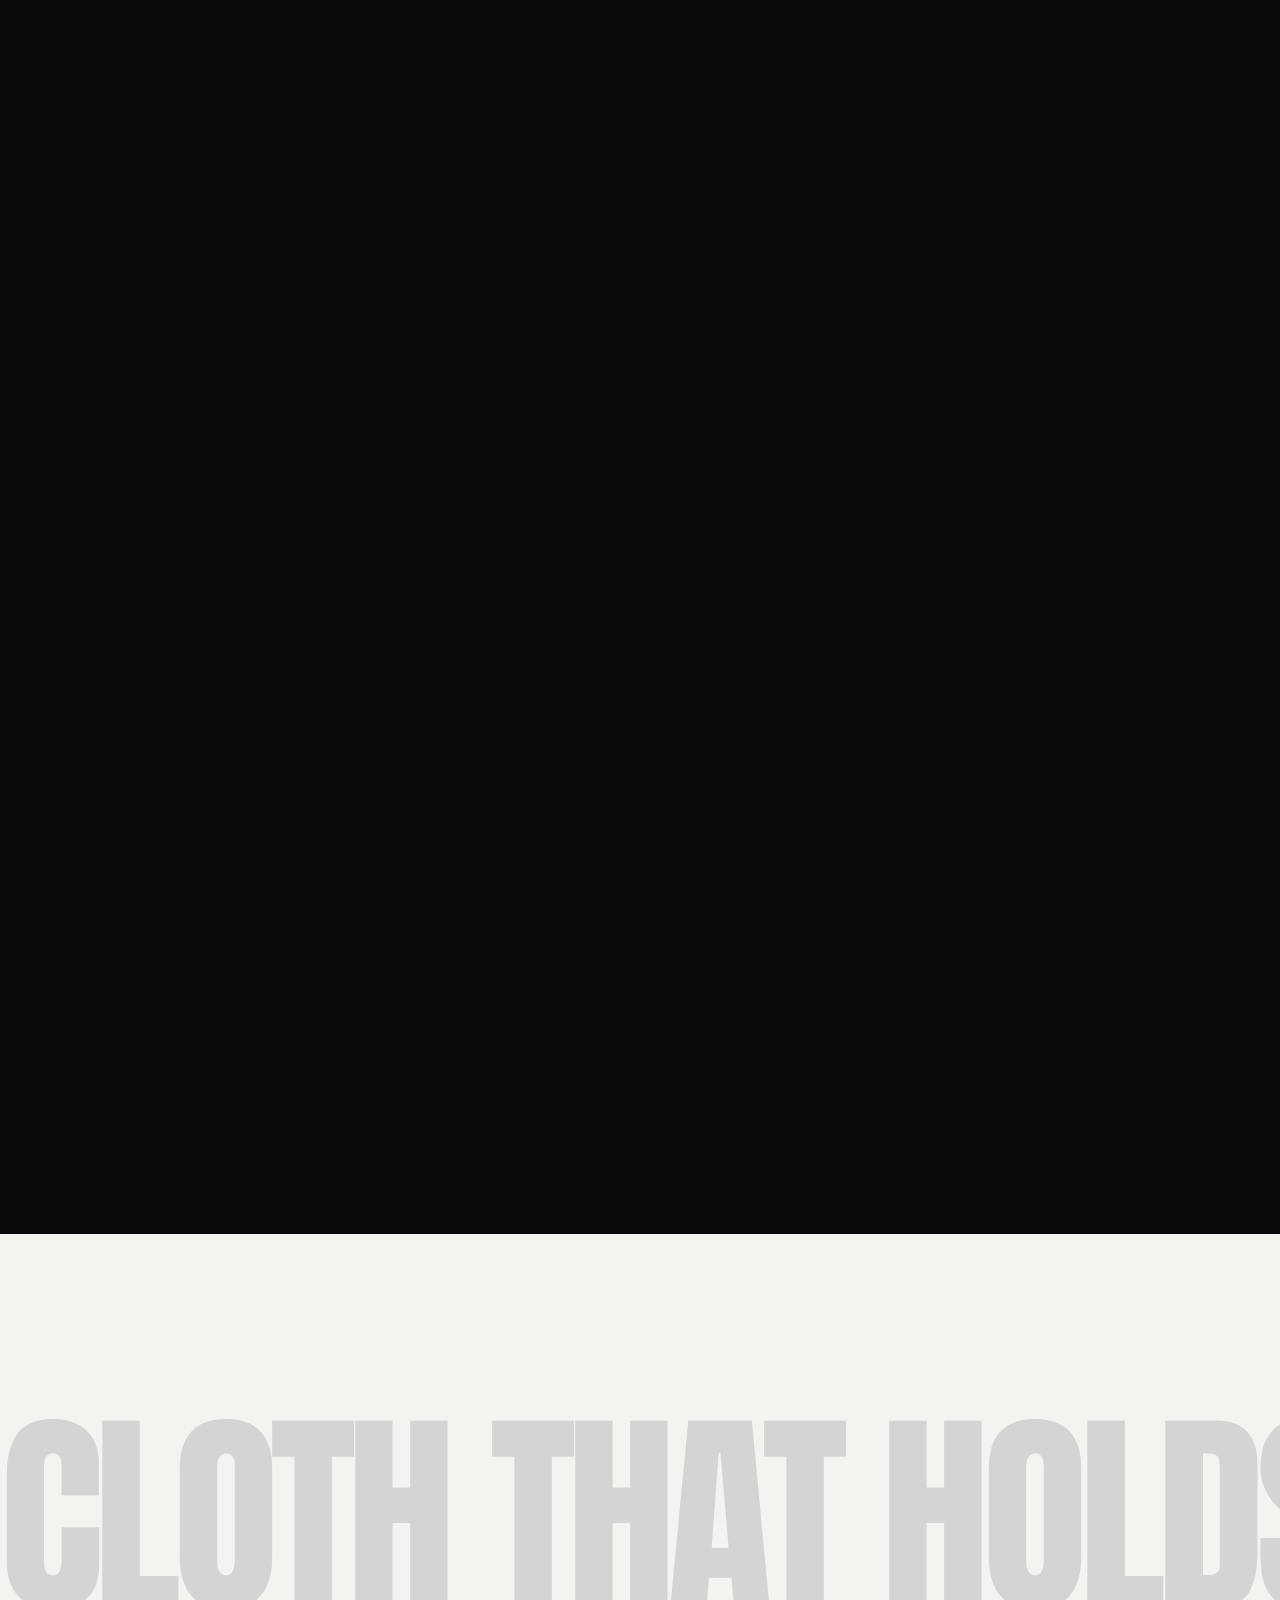
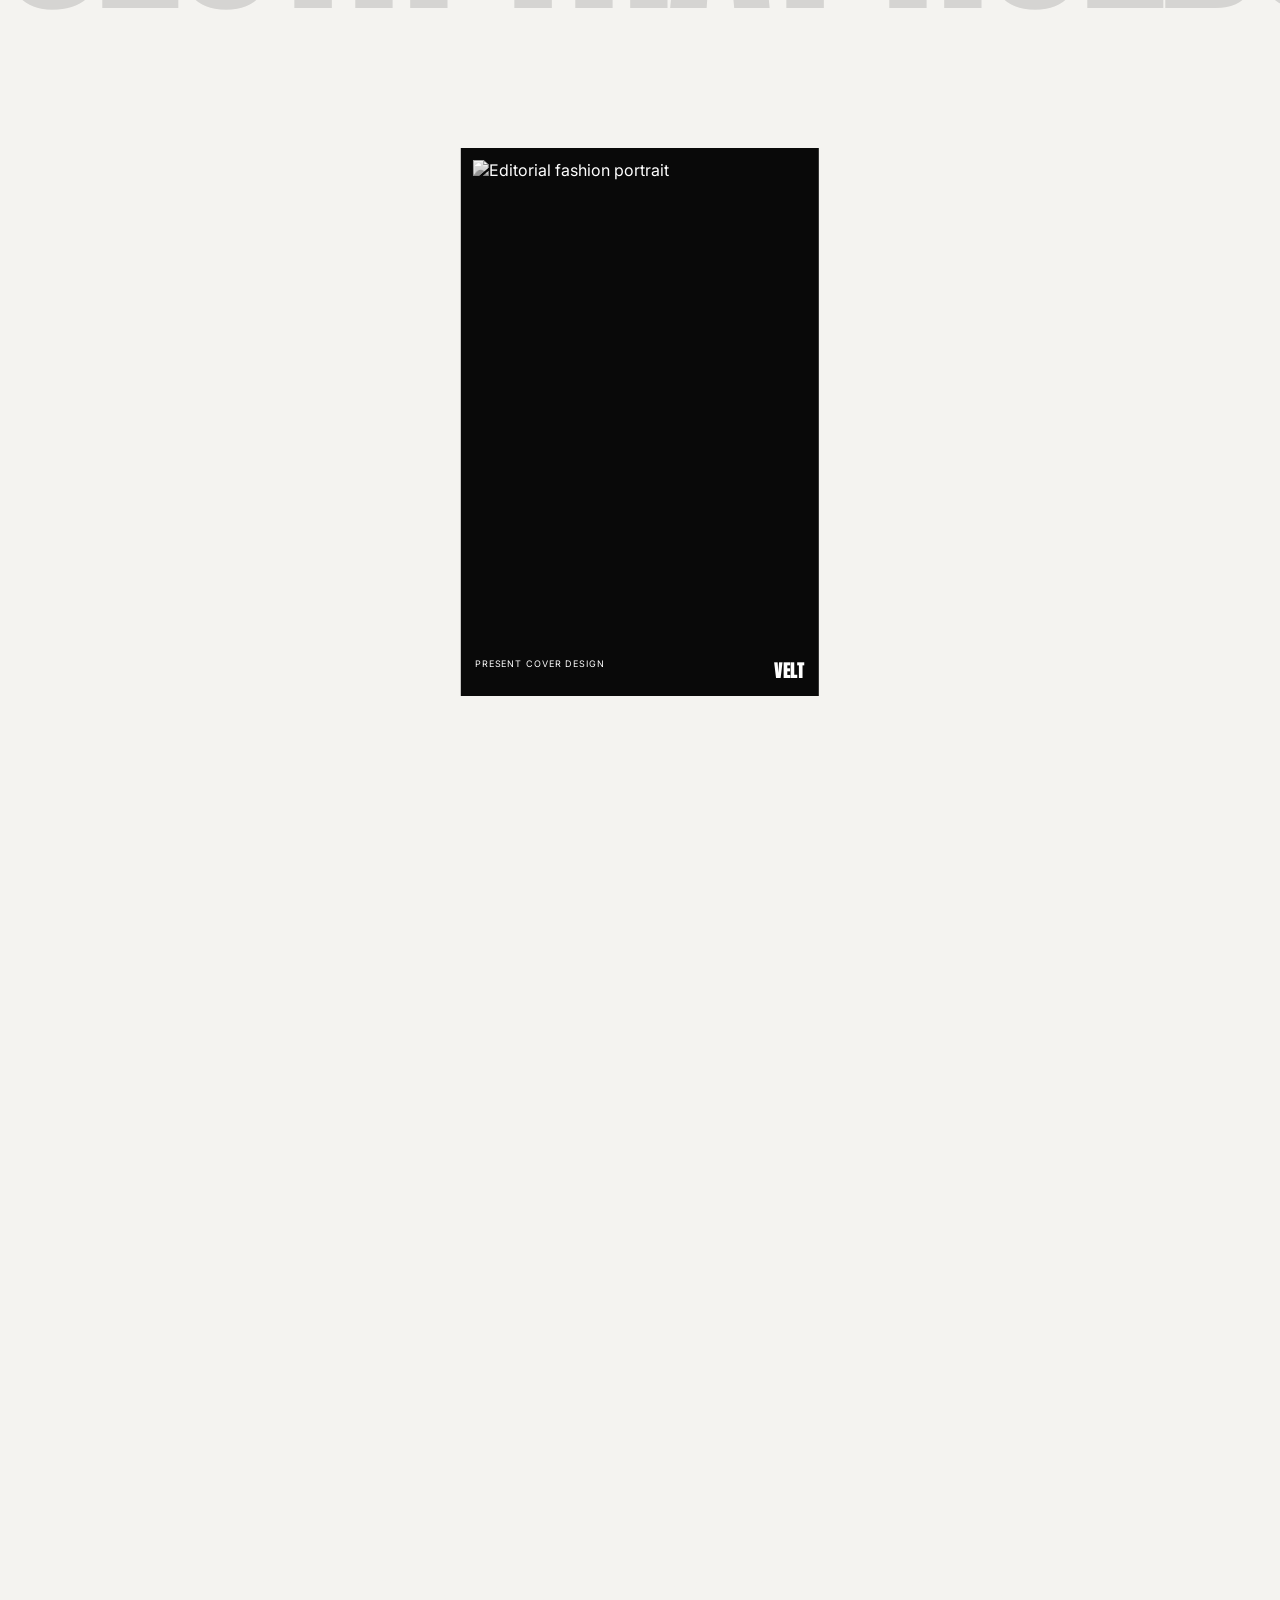
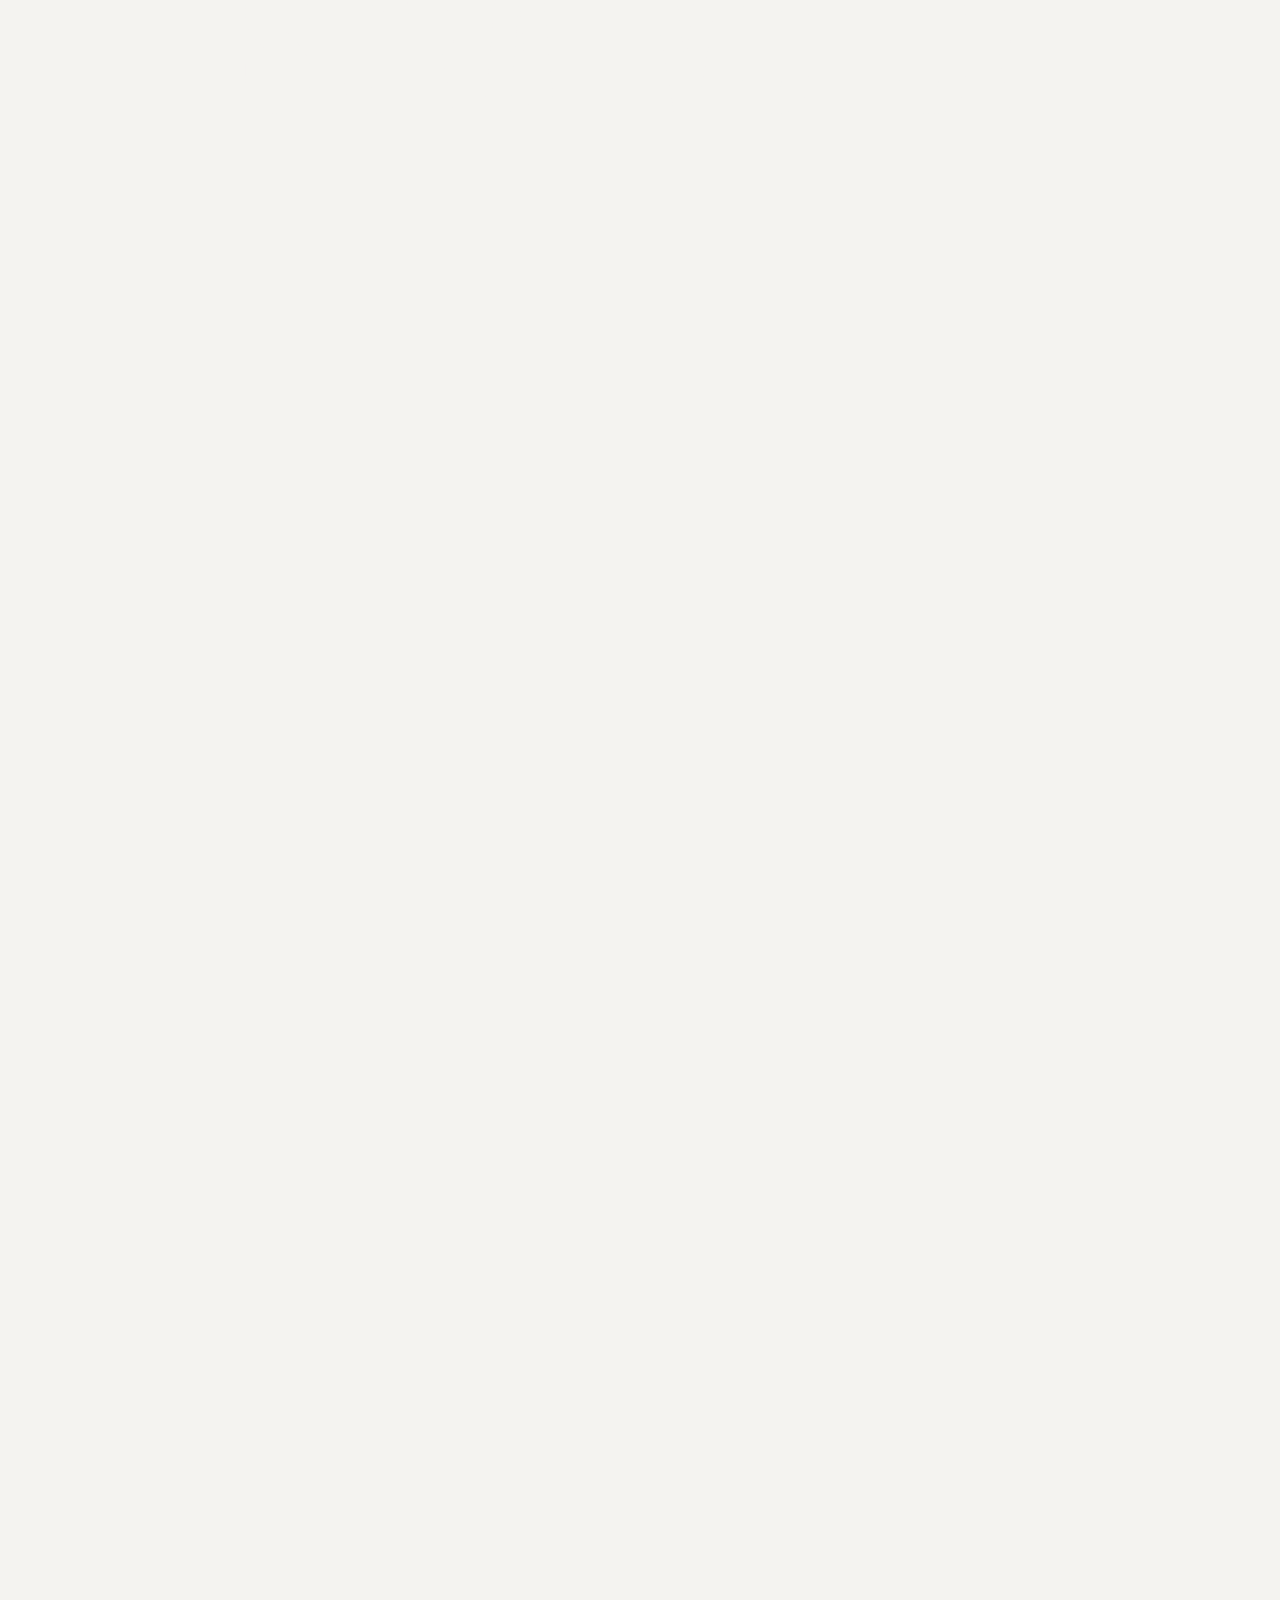
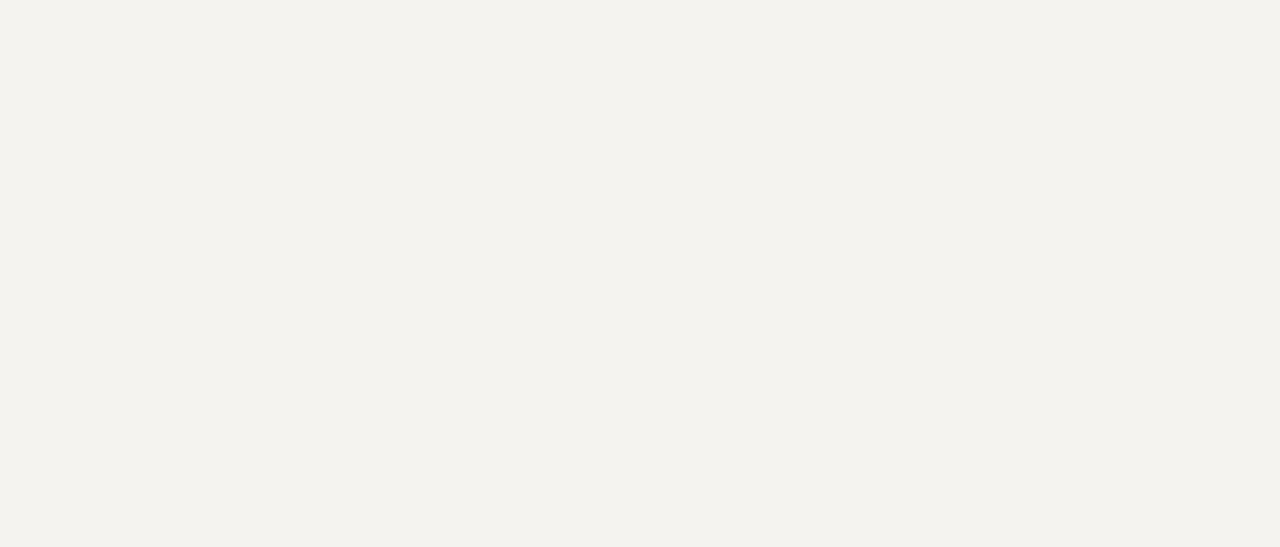
==== commit ff8bb378: "Added menu support" ====
--- a/index.html
+++ b/index.html
@@ -90,7 +90,7 @@
     <nav class="site-nav" aria-label="Main navigation">
       <span>SEASON 04 / 2026</span><a class="wordmark" href="#top">VELT</a>
       <div>
-        <button class="nav-button">MENU</button
+        <button class="nav-button" id="nav-menu-btn">MENU</button
         ><button class="nav-button" id="nav-bag-btn">BAG (0)</button>
       </div>
     </nav>
@@ -241,6 +241,151 @@
       <a href="#top">VELT</a><span>© 2026</span>
     </footer>
 
+    <!-- Menu Sidebar & Backdrop -->
+    <div class="menu-backdrop" id="menu-backdrop" aria-hidden="true"></div>
+    <aside class="menu-sidebar" id="menu-sidebar" aria-label="Main Menu" aria-hidden="true">
+      <div class="menu-header">
+        <div class="menu-title-wrap">
+          <span class="eyebrow">NAVIGATION ARCHIVE</span>
+          <h2 class="menu-title">VELT STUDIOS</h2>
+        </div>
+        <button class="menu-close-btn" id="menu-close-btn" aria-label="Close Menu">
+          <span>CLOSE</span>
+          <svg width="12" height="12" viewBox="0 0 14 14" fill="none" xmlns="http://www.w3.org/2000/svg">
+            <path d="M1 1L13 13M1 13L13 1" stroke="currentColor" stroke-width="1.5" stroke-linecap="round"/>
+          </svg>
+        </button>
+      </div>
+
+      <div class="menu-content">
+        <nav class="menu-nav-list" aria-label="Site directory">
+          <p class="menu-group-label">01 / DIRECTORY</p>
+          <a href="#top" class="menu-nav-link">
+            <span class="link-num">01</span>
+            <span class="link-name">INDEX / TOP</span>
+            <span class="link-arrow">↗</span>
+          </a>
+          <a href="#collection" class="menu-nav-link">
+            <span class="link-num">02</span>
+            <span class="link-name">CURRENT COLLECTION</span>
+            <span class="link-arrow">↗</span>
+          </a>
+          <a href="#particles" class="menu-nav-link">
+            <span class="link-num">03</span>
+            <span class="link-name">MATERIAL STUDY</span>
+            <span class="link-arrow">↗</span>
+          </a>
+          <a href="#top" class="menu-nav-link" onclick="document.querySelector('.marquee-section')?.scrollIntoView({behavior: 'smooth'})">
+            <span class="link-num">04</span>
+            <span class="link-name">COVER DESIGN</span>
+            <span class="link-arrow">↗</span>
+          </a>
+          <a href="#top" class="menu-nav-link" onclick="document.querySelector('.signal-section')?.scrollIntoView({behavior: 'smooth'})">
+            <span class="link-num">05</span>
+            <span class="link-name">SIGNAL MOTION</span>
+            <span class="link-arrow">↗</span>
+          </a>
+        </nav>
+
+        <div class="menu-divider"></div>
+
+        <div class="menu-services">
+          <p class="menu-group-label">02 / CLIENT SERVICES</p>
+          <div class="menu-services-grid">
+            <button class="menu-service-card" id="menu-your-orders-btn">
+              <div class="service-top">
+                <span class="service-badge">ORDER ARCHIVE</span>
+                <span class="service-arrow">→</span>
+              </div>
+              <strong class="service-title">YOUR ORDERS</strong>
+              <p class="service-desc">Track active shipments, view delivery timelines & order history.</p>
+            </button>
+            <a href="#collection" class="menu-service-item menu-nav-link">
+              <strong>LOOKBOOK / S04</strong>
+              <p>Explore high-res editorial campaign</p>
+            </a>
+            <a href="mailto:concierge@velt.studios" class="menu-service-item">
+              <strong>CLIENT CONCIERGE</strong>
+              <p>Direct assistance / inquiries</p>
+            </a>
+            <div class="menu-service-item">
+              <strong>SHIPPING & RETURNS</strong>
+              <p>Complimentary domestic & global freight</p>
+            </div>
+          </div>
+        </div>
+
+        <div class="menu-footer-meta">
+          <div class="meta-col">
+            <span class="meta-label">CURRENCY</span>
+            <span class="meta-val">INR (₹) / INDIA</span>
+          </div>
+          <div class="meta-col">
+            <span class="meta-label">STUDIO</span>
+            <span class="meta-val">MUMBAI / PARIS</span>
+          </div>
+          <div class="meta-col">
+            <span class="meta-label">EDITION</span>
+            <span class="meta-val">2026 ARCHIVE</span>
+          </div>
+        </div>
+      </div>
+    </aside>
+
+    <!-- Orders Modal -->
+    <div class="orders-modal" id="orders-modal" aria-label="Your Orders" aria-hidden="true">
+      <div class="orders-modal-header">
+        <div>
+          <span class="eyebrow">CLIENT ARCHIVE</span>
+          <h2 class="orders-modal-title">YOUR ORDERS</h2>
+        </div>
+        <button class="orders-close-btn" id="orders-close-btn" aria-label="Close Orders Modal">
+          <span>CLOSE</span>
+          <svg width="12" height="12" viewBox="0 0 14 14" fill="none" xmlns="http://www.w3.org/2000/svg">
+            <path d="M1 1L13 13M1 13L13 1" stroke="currentColor" stroke-width="1.5" stroke-linecap="round"/>
+          </svg>
+        </button>
+      </div>
+
+      <div class="orders-modal-body">
+        <!-- Active Order Card -->
+        <div class="recent-order-card">
+          <div class="recent-order-header">
+            <div>
+              <span class="recent-order-tag">RECENT DISPATCH</span>
+              <h3 class="recent-order-id">VELT-8942-IN</h3>
+            </div>
+            <span class="status-pill status-active">IN TRANSIT</span>
+          </div>
+          <div class="recent-order-details">
+            <p><strong>ORDER PLACED:</strong> AUG 22, 2026</p>
+            <p><strong>DESTINATION:</strong> BANDRA WEST, MUMBAI</p>
+            <p><strong>PACKAGE:</strong> 1x THE STRUCTURE COAT (₹ 18,900)</p>
+          </div>
+          <div class="order-progress-bar">
+            <div class="progress-track"><div class="progress-fill" style="width: 65%;"></div></div>
+            <div class="progress-labels">
+              <span>CONFIRMED</span>
+              <span class="is-current">DISPATCHED</span>
+              <span>OUT FOR DELIVERY</span>
+            </div>
+          </div>
+        </div>
+
+        <!-- Track Another Order Lookup Form -->
+        <div class="track-lookup-box">
+          <p class="track-lookup-title">TRACK ANOTHER SHIPMENT</p>
+          <form id="order-tracking-form" class="track-form">
+            <div class="track-input-wrap">
+              <input type="text" id="order-id-input" placeholder="e.g. VELT-2026-9901" value="VELT-2026-9901" required />
+              <button type="submit" class="track-submit-btn">TRACK ORDER</button>
+            </div>
+          </form>
+          <div id="tracking-result" class="tracking-result-box" style="display: none;"></div>
+        </div>
+      </div>
+    </div>
+
     <!-- Bag Sidebar & Backdrop -->
     <div class="bag-backdrop" id="bag-backdrop" aria-hidden="true"></div>
     <aside class="bag-sidebar" id="bag-sidebar" aria-label="Shopping Bag" aria-hidden="true">
@@ -282,6 +427,7 @@
     <script src="js/ambient-particles.js"></script>
     <script src="js/main.js"></script>
     <script src="js/cart.js"></script>
+    <script src="js/menu.js"></script>
     <script src="js/cursor.js"></script>
   </body>
 </html>
--- a/css/style.css
+++ b/css/style.css
@@ -834,3 +834,629 @@
   background: var(--sage);
   transition: background 0.2s ease;
 }
+
+/* ============================================================
+   MENU SIDEBAR & ORDERS MODAL
+============================================================ */
+.menu-backdrop {
+  position: fixed;
+  inset: 0;
+  background: rgba(10, 10, 10, 0.55);
+  -webkit-backdrop-filter: blur(8px);
+  backdrop-filter: blur(8px);
+  z-index: 90;
+  opacity: 0;
+  pointer-events: none;
+  transition: opacity 0.35s cubic-bezier(0.16, 1, 0.3, 1);
+}
+
+.menu-backdrop.is-open {
+  opacity: 1;
+  pointer-events: auto;
+}
+
+.menu-sidebar {
+  position: fixed;
+  top: 0;
+  left: 0;
+  bottom: 0;
+  width: min(480px, 94vw);
+  background: var(--paper);
+  color: var(--ink);
+  z-index: 95;
+  display: flex;
+  flex-direction: column;
+  border-right: 1px solid var(--line);
+  box-shadow: 15px 0 45px rgba(0, 0, 0, 0.15);
+  transform: translateX(-100%);
+  transition: transform 0.45s cubic-bezier(0.16, 1, 0.3, 1);
+  overflow: hidden;
+}
+
+.menu-sidebar.is-open {
+  transform: translateX(0);
+}
+
+.menu-header {
+  display: flex;
+  align-items: center;
+  justify-content: space-between;
+  padding: 24px 32px;
+  border-bottom: 1px solid var(--line);
+  background: rgba(244, 243, 240, 0.95);
+  -webkit-backdrop-filter: blur(10px);
+  backdrop-filter: blur(10px);
+}
+
+.menu-title-wrap {
+  display: flex;
+  flex-direction: column;
+  gap: 2px;
+}
+
+.menu-title-wrap .eyebrow {
+  color: var(--sage);
+}
+
+.menu-title {
+  font-family: Anton, sans-serif;
+  font-size: 26px;
+  letter-spacing: 0.02em;
+  margin: 0;
+  font-weight: 400;
+  line-height: 1;
+}
+
+.menu-close-btn {
+  display: flex;
+  align-items: center;
+  gap: 8px;
+  border: 0;
+  background: transparent;
+  font: 600 10px Inter, sans-serif;
+  letter-spacing: 0.14em;
+  color: var(--ink);
+  cursor: pointer;
+  padding: 8px 0;
+  transition: opacity 0.2s;
+}
+
+.menu-close-btn:hover {
+  opacity: 0.6;
+}
+
+.menu-content {
+  flex: 1;
+  overflow-y: auto;
+  padding: 28px 32px 36px;
+  display: flex;
+  flex-direction: column;
+}
+
+.menu-content::-webkit-scrollbar {
+  width: 4px;
+}
+.menu-content::-webkit-scrollbar-thumb {
+  background: rgba(10, 10, 10, 0.15);
+  border-radius: 4px;
+}
+
+.menu-group-label {
+  font-size: 9px;
+  font-weight: 700;
+  letter-spacing: 0.16em;
+  color: var(--sage);
+  margin: 0 0 16px;
+}
+
+.menu-nav-list {
+  display: flex;
+  flex-direction: column;
+}
+
+.menu-nav-link {
+  display: flex;
+  align-items: center;
+  justify-content: space-between;
+  padding: 12px 0;
+  text-decoration: none;
+  color: var(--ink);
+  border-bottom: 1px solid rgba(10, 10, 10, 0.08);
+  transition: transform 0.2s ease, opacity 0.2s ease;
+}
+
+.menu-nav-link:hover {
+  transform: translateX(6px);
+}
+
+.menu-nav-link .link-num {
+  font-size: 10px;
+  font-weight: 600;
+  color: #999;
+  letter-spacing: 0.1em;
+  width: 24px;
+}
+
+.menu-nav-link .link-name {
+  font-family: Anton, sans-serif;
+  font-size: clamp(20px, 3.5vw, 28px);
+  letter-spacing: -0.02em;
+  flex: 1;
+  line-height: 1.1;
+  margin-left: 12px;
+}
+
+.menu-nav-link .link-arrow {
+  font-size: 16px;
+  opacity: 0;
+  transform: translateX(-6px);
+  transition: opacity 0.2s ease, transform 0.2s ease;
+}
+
+.menu-nav-link:hover .link-arrow {
+  opacity: 1;
+  transform: translateX(0);
+}
+
+.menu-divider {
+  height: 1px;
+  background: var(--line);
+  margin: 28px 0;
+}
+
+.menu-services-grid {
+  display: grid;
+  grid-template-columns: 1fr;
+  gap: 12px;
+}
+
+/* Service Card: Your Orders */
+.menu-service-card {
+  background: var(--ink);
+  color: #fff;
+  padding: 18px 20px;
+  border-radius: 12px;
+  border: 0;
+  text-align: left;
+  cursor: pointer;
+  display: flex;
+  flex-direction: column;
+  gap: 6px;
+  transition: transform 0.25s cubic-bezier(0.16, 1, 0.3, 1), box-shadow 0.25s ease;
+  box-shadow: 0 4px 16px rgba(0, 0, 0, 0.12);
+}
+
+.menu-service-card:hover {
+  transform: translateY(-2px);
+  box-shadow: 0 8px 24px rgba(0, 0, 0, 0.2);
+}
+
+.menu-service-card .service-top {
+  display: flex;
+  justify-content: space-between;
+  align-items: center;
+}
+
+.menu-service-card .service-badge {
+  font-size: 9px;
+  font-weight: 700;
+  letter-spacing: 0.14em;
+  color: var(--sage);
+}
+
+.menu-service-card .service-arrow {
+  font-size: 14px;
+  color: #fff;
+  transition: transform 0.2s;
+}
+
+.menu-service-card:hover .service-arrow {
+  transform: translateX(4px);
+}
+
+.menu-service-card .service-title {
+  font-family: Anton, sans-serif;
+  font-size: 18px;
+  letter-spacing: 0.03em;
+  margin-top: 2px;
+}
+
+.menu-service-card .service-desc {
+  font-size: 11px;
+  line-height: 1.4;
+  color: #bbb;
+  margin: 0;
+}
+
+/* Secondary Service Items */
+.menu-service-item {
+  background: rgba(10, 10, 10, 0.03);
+  border: 1px solid var(--line);
+  border-radius: 8px;
+  padding: 12px 16px;
+  text-decoration: none;
+  color: var(--ink);
+  display: block;
+  transition: background 0.2s;
+}
+
+.menu-service-item:hover {
+  background: rgba(10, 10, 10, 0.06);
+}
+
+.menu-service-item strong {
+  font-size: 10px;
+  font-weight: 700;
+  letter-spacing: 0.1em;
+  display: block;
+  margin-bottom: 2px;
+}
+
+.menu-service-item p {
+  font-size: 10px;
+  color: #666;
+  margin: 0;
+}
+
+.menu-footer-meta {
+  display: flex;
+  justify-content: space-between;
+  padding-top: 24px;
+  border-top: 1px solid var(--line);
+  margin-top: 28px;
+  gap: 12px;
+}
+
+.meta-col {
+  display: flex;
+  flex-direction: column;
+  gap: 3px;
+}
+
+.meta-label {
+  font-size: 8px;
+  font-weight: 700;
+  color: var(--sage);
+  letter-spacing: 0.14em;
+}
+
+.meta-val {
+  font-size: 9px;
+  font-weight: 600;
+  letter-spacing: 0.06em;
+}
+
+/* ============================================================
+   YOUR ORDERS MODAL
+============================================================ */
+.orders-modal {
+  position: fixed;
+  top: 50%;
+  left: 50%;
+  transform: translate(-50%, -50%) scale(0.95);
+  width: min(580px, 92vw);
+  max-height: 88vh;
+  background: var(--paper);
+  color: var(--ink);
+  border: 1px solid var(--line);
+  box-shadow: 0 25px 65px rgba(0, 0, 0, 0.25);
+  z-index: 100;
+  border-radius: 16px;
+  overflow-y: auto;
+  opacity: 0;
+  pointer-events: none;
+  transition: opacity 0.35s cubic-bezier(0.16, 1, 0.3, 1), transform 0.35s cubic-bezier(0.16, 1, 0.3, 1);
+  display: flex;
+  flex-direction: column;
+}
+
+.orders-modal.is-open {
+  opacity: 1;
+  pointer-events: auto;
+  transform: translate(-50%, -50%) scale(1);
+}
+
+.orders-modal-header {
+  display: flex;
+  align-items: center;
+  justify-content: space-between;
+  padding: 24px 28px;
+  border-bottom: 1px solid var(--line);
+  background: rgba(244, 243, 240, 0.95);
+  -webkit-backdrop-filter: blur(10px);
+  backdrop-filter: blur(10px);
+}
+
+.orders-modal-title {
+  font-family: Anton, sans-serif;
+  font-size: 26px;
+  letter-spacing: 0.02em;
+  margin: 0;
+  line-height: 1;
+}
+
+.orders-close-btn {
+  display: flex;
+  align-items: center;
+  gap: 8px;
+  border: 0;
+  background: transparent;
+  font: 600 10px Inter, sans-serif;
+  letter-spacing: 0.14em;
+  color: var(--ink);
+  cursor: pointer;
+  padding: 8px 0;
+  transition: opacity 0.2s;
+}
+
+.orders-close-btn:hover {
+  opacity: 0.6;
+}
+
+.orders-modal-body {
+  padding: 24px 28px 32px;
+  display: flex;
+  flex-direction: column;
+  gap: 24px;
+}
+
+/* Recent Order Card */
+.recent-order-card {
+  background: #fff;
+  border: 1px solid var(--line);
+  border-radius: 12px;
+  padding: 20px;
+  display: flex;
+  flex-direction: column;
+  gap: 16px;
+  box-shadow: 0 2px 10px rgba(0, 0, 0, 0.04);
+}
+
+.recent-order-header {
+  display: flex;
+  justify-content: space-between;
+  align-items: flex-start;
+}
+
+.recent-order-tag {
+  font-size: 9px;
+  font-weight: 700;
+  letter-spacing: 0.12em;
+  color: var(--sage);
+}
+
+.recent-order-id {
+  font-family: Anton, sans-serif;
+  font-size: 20px;
+  letter-spacing: 0.03em;
+  margin: 2px 0 0;
+}
+
+.status-pill {
+  font-size: 9px;
+  font-weight: 700;
+  letter-spacing: 0.12em;
+  padding: 4px 10px;
+  border-radius: 999px;
+}
+
+.status-pill.status-active {
+  background: rgba(125, 137, 117, 0.15);
+  color: #495444;
+  border: 1px solid rgba(125, 137, 117, 0.3);
+}
+
+.recent-order-details {
+  font-size: 11px;
+  line-height: 1.6;
+  color: #555;
+  border-top: 1px solid rgba(10, 10, 10, 0.06);
+  padding-top: 12px;
+}
+
+.recent-order-details p {
+  margin: 2px 0;
+}
+
+.recent-order-details strong {
+  color: var(--ink);
+  letter-spacing: 0.06em;
+}
+
+/* Progress Tracker */
+.order-progress-bar {
+  display: flex;
+  flex-direction: column;
+  gap: 8px;
+  margin-top: 4px;
+}
+
+.progress-track {
+  height: 4px;
+  background: rgba(10, 10, 10, 0.08);
+  border-radius: 4px;
+  overflow: hidden;
+}
+
+.progress-fill {
+  height: 100%;
+  background: var(--ink);
+  border-radius: 4px;
+}
+
+.progress-labels {
+  display: flex;
+  justify-content: space-between;
+  font-size: 9px;
+  font-weight: 600;
+  letter-spacing: 0.08em;
+  color: #999;
+}
+
+.progress-labels span.is-current {
+  color: var(--ink);
+  font-weight: 700;
+}
+
+/* Track Lookup Box */
+.track-lookup-box {
+  background: rgba(10, 10, 10, 0.03);
+  border: 1px solid var(--line);
+  border-radius: 12px;
+  padding: 20px;
+  display: flex;
+  flex-direction: column;
+  gap: 12px;
+}
+
+.track-lookup-title {
+  font-size: 10px;
+  font-weight: 700;
+  letter-spacing: 0.14em;
+  margin: 0;
+  color: var(--ink);
+}
+
+.track-input-wrap {
+  display: flex;
+  gap: 8px;
+}
+
+.track-input-wrap input {
+  flex: 1;
+  height: 42px;
+  background: #fff;
+  border: 1px solid var(--line);
+  border-radius: 999px;
+  padding: 0 16px;
+  font-family: Inter, sans-serif;
+  font-size: 11px;
+  font-weight: 600;
+  letter-spacing: 0.08em;
+  color: var(--ink);
+  outline: none;
+  transition: border-color 0.2s;
+}
+
+.track-input-wrap input:focus {
+  border-color: var(--ink);
+}
+
+.track-submit-btn {
+  height: 42px;
+  padding: 0 18px;
+  background: var(--ink);
+  color: #fff;
+  border: 0;
+  border-radius: 999px;
+  font: 600 10px Inter, sans-serif;
+  letter-spacing: 0.14em;
+  cursor: pointer;
+  white-space: nowrap;
+  transition: opacity 0.2s, transform 0.2s;
+}
+
+.track-submit-btn:hover {
+  opacity: 0.9;
+  transform: translateY(-1px);
+}
+
+/* Tracking Result Card */
+.tracking-card {
+  background: #fff;
+  border: 1px solid var(--line);
+  border-radius: 10px;
+  padding: 16px;
+  margin-top: 8px;
+  display: flex;
+  flex-direction: column;
+  gap: 14px;
+  animation: bagItemEnter 0.3s ease forwards;
+}
+
+.tracking-header {
+  display: flex;
+  justify-content: space-between;
+  align-items: center;
+}
+
+.tracking-id {
+  font-family: Anton, sans-serif;
+  font-size: 16px;
+  letter-spacing: 0.03em;
+}
+
+.tracking-status-badge {
+  font-size: 8px;
+  font-weight: 700;
+  letter-spacing: 0.12em;
+  background: #e8ece5;
+  color: #3b4637;
+  padding: 3px 8px;
+  border-radius: 999px;
+}
+
+.tracking-timeline {
+  display: flex;
+  flex-direction: column;
+  gap: 12px;
+  border-left: 2px solid rgba(10, 10, 10, 0.08);
+  margin-left: 6px;
+  padding-left: 14px;
+}
+
+.timeline-step {
+  position: relative;
+}
+
+.timeline-step .step-dot {
+  position: absolute;
+  left: -19px;
+  top: 3px;
+  width: 8px;
+  height: 8px;
+  border-radius: 50%;
+  background: #ccc;
+}
+
+.timeline-step.is-complete .step-dot {
+  background: var(--sage);
+}
+
+.timeline-step.is-active .step-dot {
+  background: var(--ink);
+  box-shadow: 0 0 0 3px rgba(10, 10, 10, 0.15);
+}
+
+.step-title {
+  font-size: 10px;
+  font-weight: 700;
+  letter-spacing: 0.08em;
+  margin: 0;
+}
+
+.step-date {
+  font-size: 9px;
+  color: #777;
+  margin: 2px 0 0;
+}
+
+.tracking-items-summary {
+  font-size: 10px;
+  border-top: 1px solid rgba(10, 10, 10, 0.06);
+  padding-top: 10px;
+}
+
+.summary-label {
+  font-size: 8px;
+  font-weight: 700;
+  letter-spacing: 0.12em;
+  color: var(--sage);
+  margin: 0 0 2px;
+}
+
+.summary-items {
+  margin: 0;
+  color: #444;
+  font-weight: 500;
+}
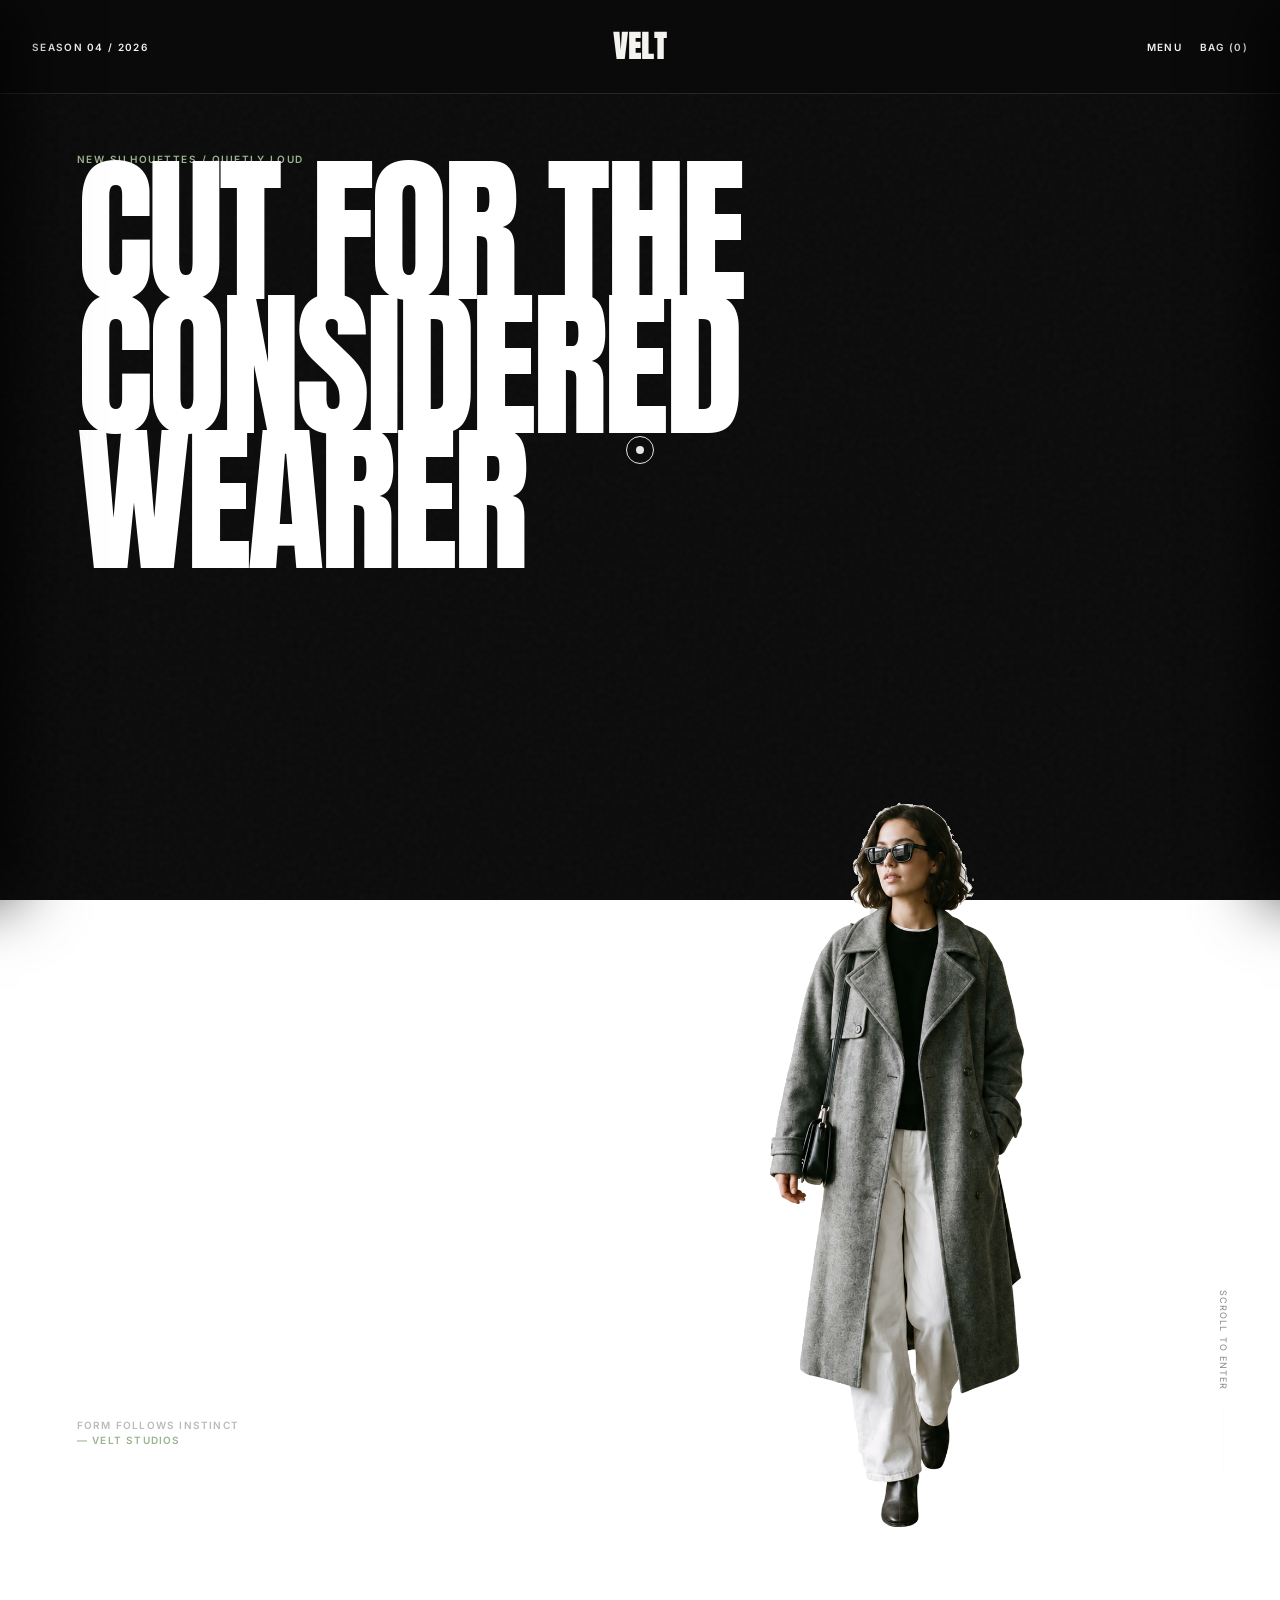
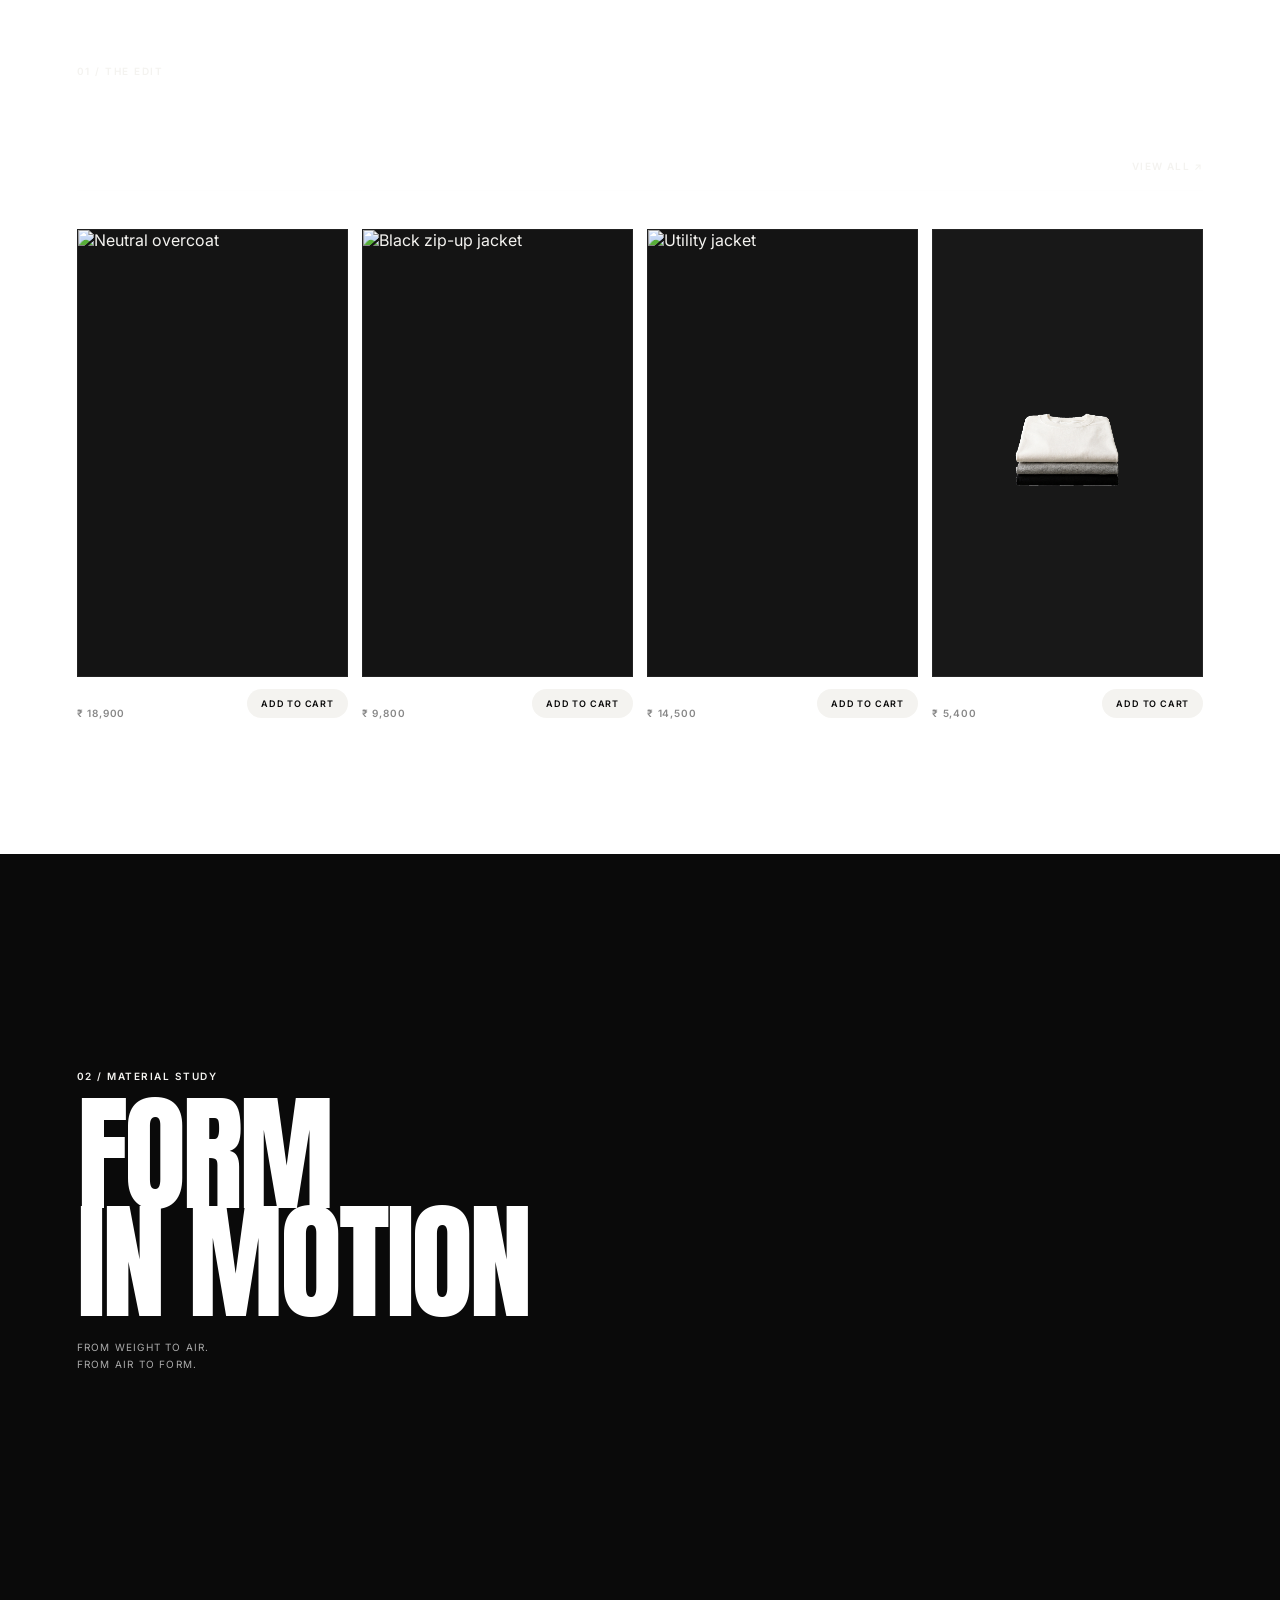
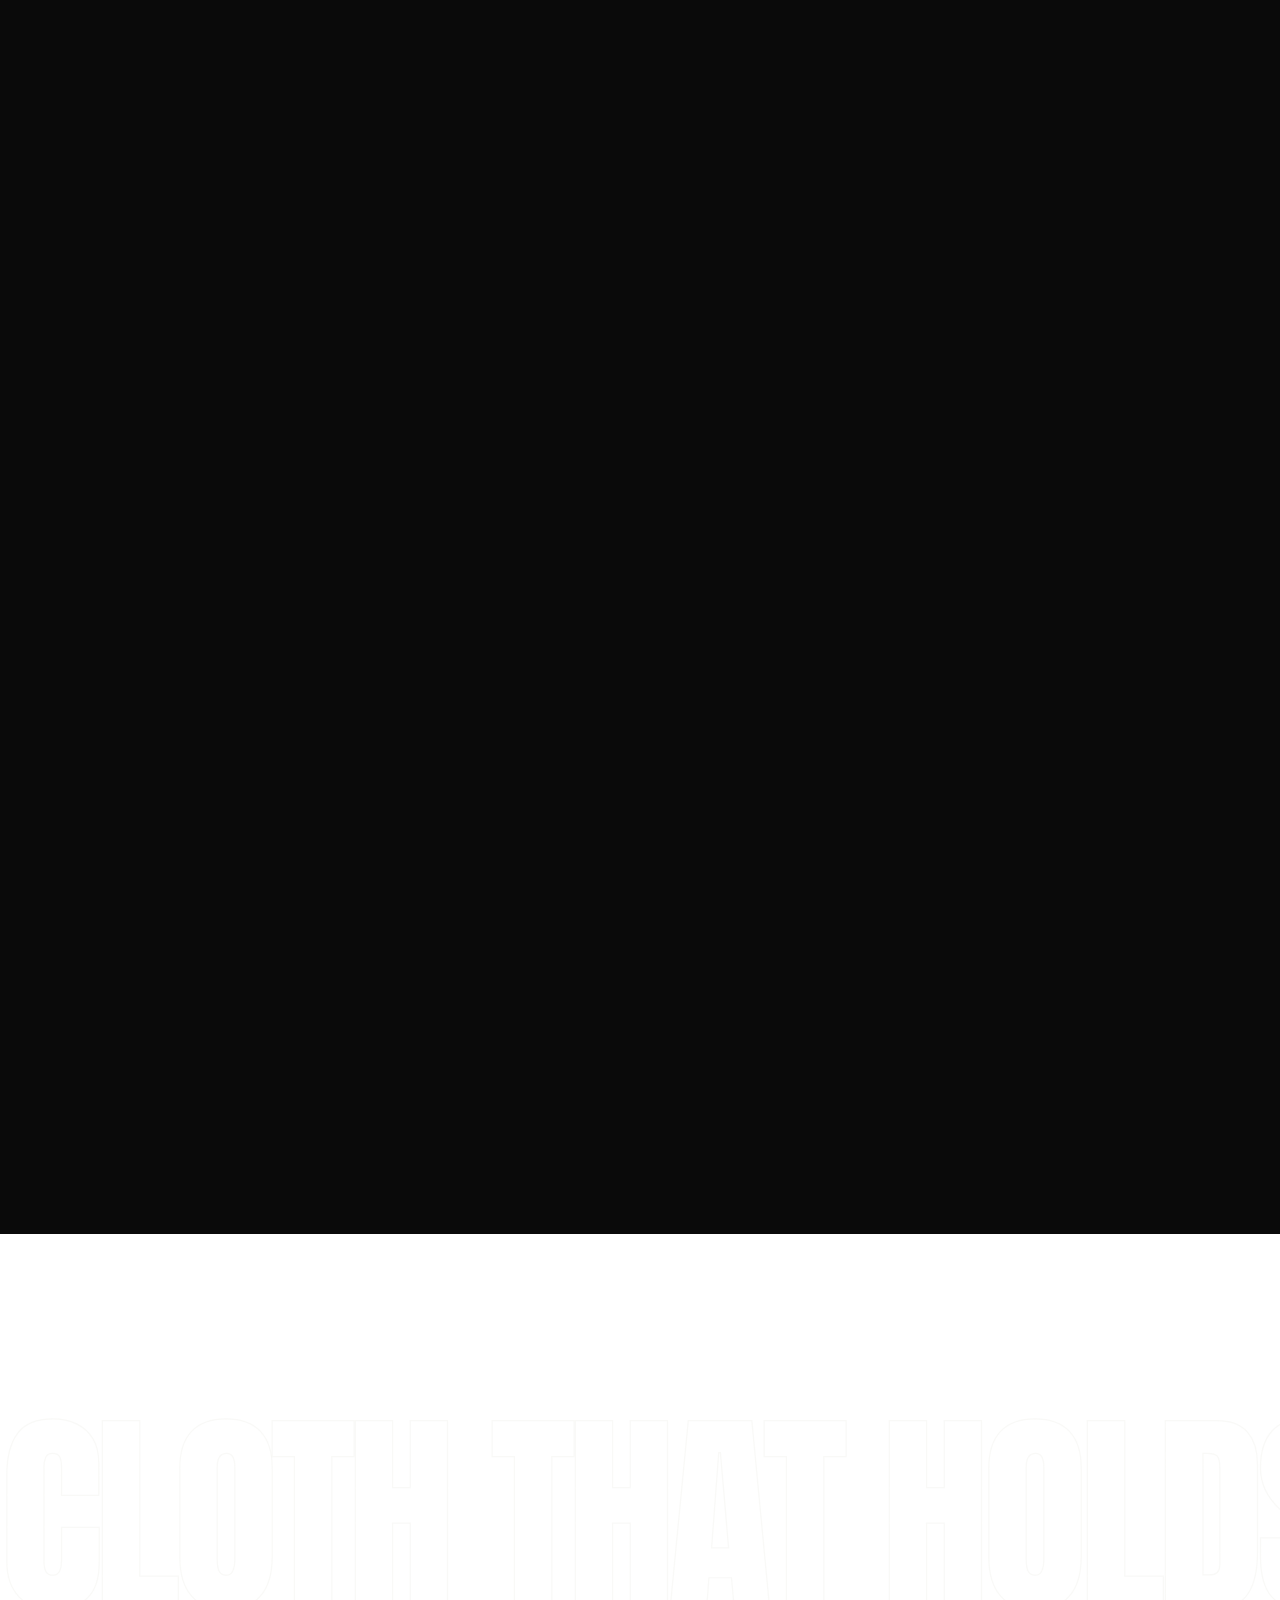
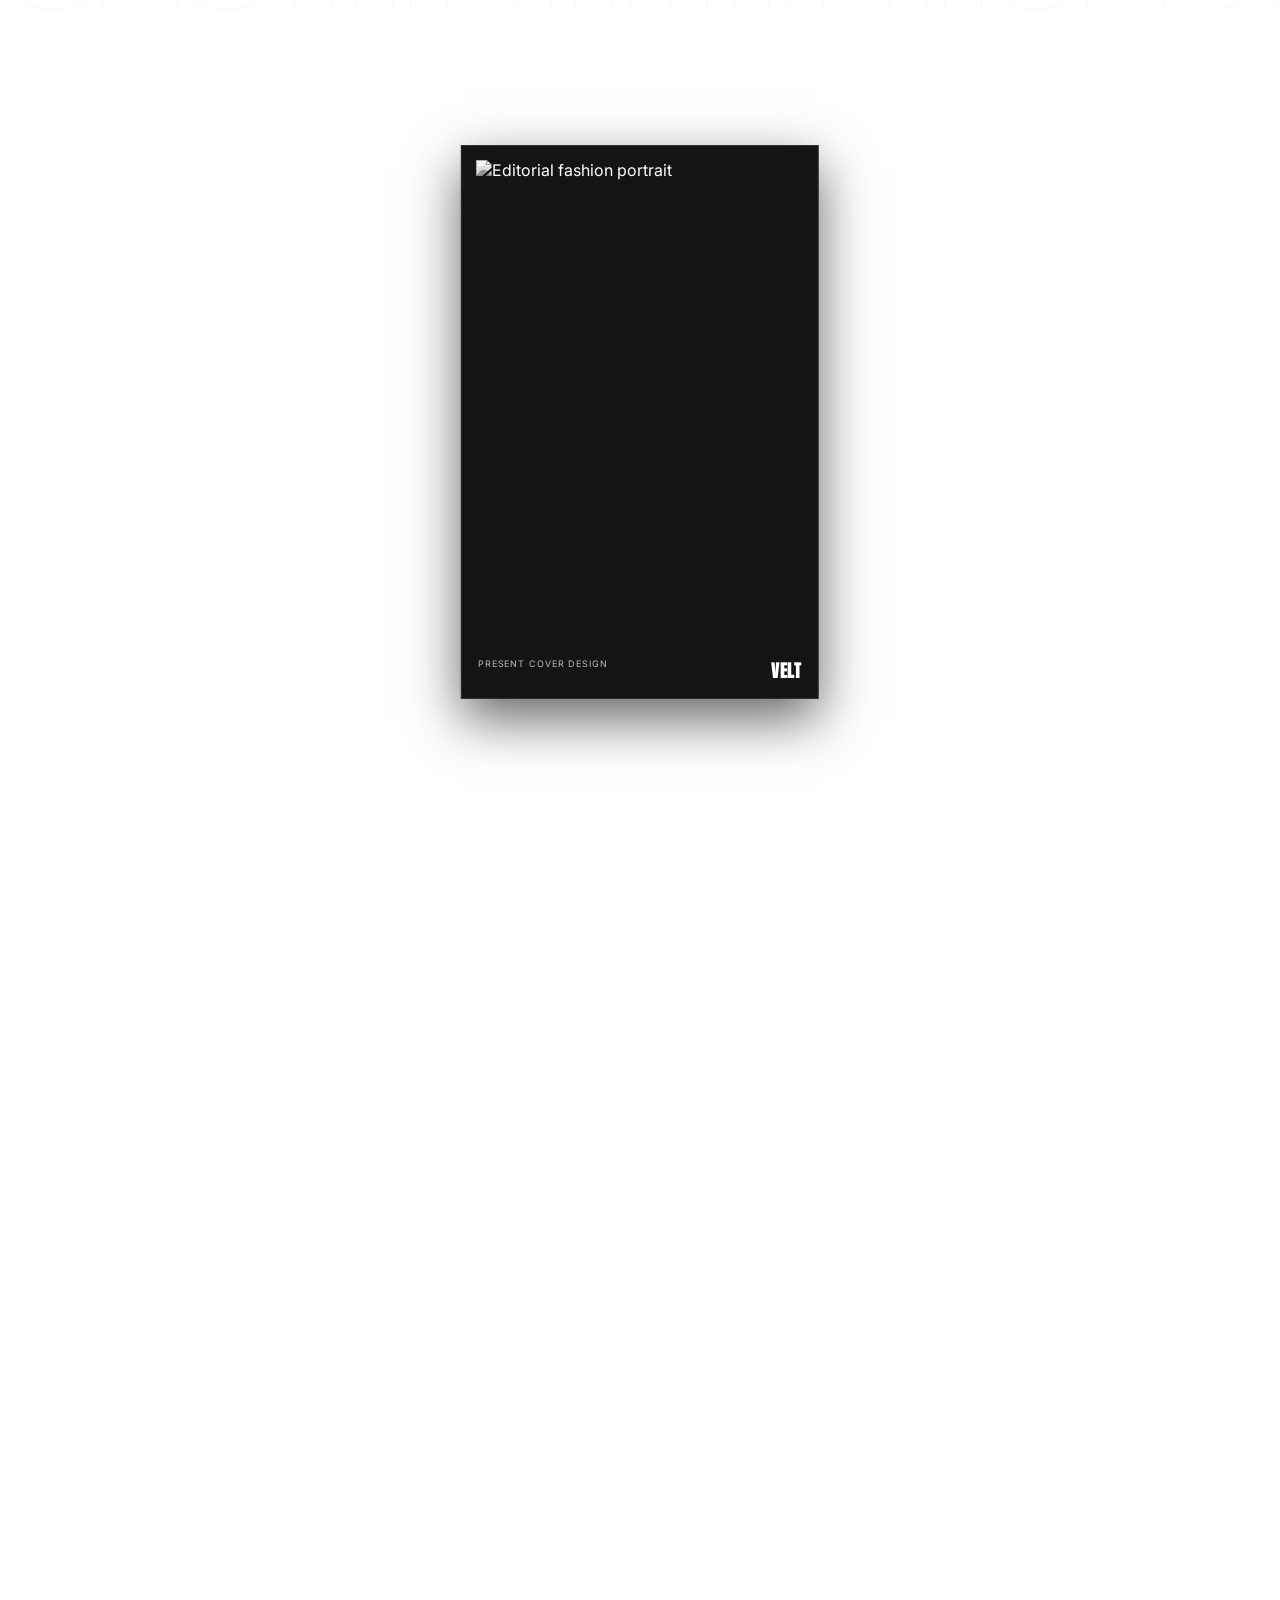
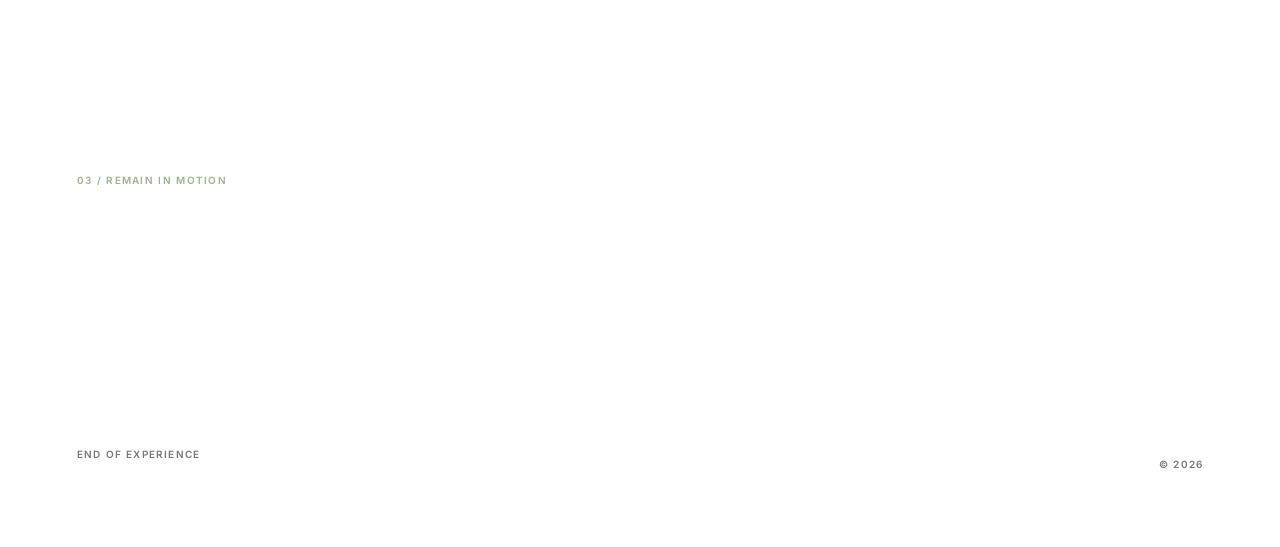
==== commit f9c920ac: "Implemented Dark Mode" ====
--- a/index.html
+++ b/index.html
@@ -16,14 +16,21 @@
     />
     <link rel="stylesheet" href="css/style.css" />
     <style>
+      .site-bg {
+        position: fixed;
+        inset: 0;
+        z-index: -10;
+        background: #0a0a0a;
+        pointer-events: none;
+      }
       #ambient-particle-canvas {
         position: fixed;
         inset: 0;
-        z-index: 1;
+        z-index: -1;
         width: 100%;
         height: 100%;
         pointer-events: none;
-        opacity: 0.3;
+        opacity: 0.4;
       }
       .collection {
         position: relative;
@@ -34,6 +41,8 @@
       }
       .marquee-track {
         z-index: 8;
+        color: rgba(255, 255, 255, 0.08);
+        -webkit-text-stroke: 1.2px rgba(244, 243, 240, 0.5);
       }
       .cover-card {
         z-index: 9;
@@ -45,7 +54,7 @@
         left: 0;
         width: 28px;
         height: 28px;
-        border: 1px solid #0a0a0a;
+        border: 1px solid #f4f3f0;
         border-radius: 50%;
         pointer-events: none;
         mix-blend-mode: difference;
@@ -84,6 +93,7 @@
     </style>
   </head>
   <body>
+    <div class="site-bg" aria-hidden="true"></div>
     <div class="grain" aria-hidden="true"></div>
     <canvas id="ambient-particle-canvas" aria-hidden="true"></canvas>
     <div class="cursor" aria-hidden="true"><span></span></div>
--- a/css/style.css
+++ b/css/style.css
@@ -1,32 +1,41 @@
 :root {
-  --paper: #f4f3f0;
-  --ink: #0a0a0a;
-  --sage: #7d8975;
-  --line: rgba(10, 10, 10, 0.22);
-}
+  --paper: #0a0a0a;
+  --ink: #f4f3f0;
+  --sage: #9bb390;
+  --line: rgba(244, 243, 240, 0.12);
+  --surface: #121212;
+  --surface-2: #181818;
+  --surface-3: #222222;
+}
+
 * {
   box-sizing: border-box;
 }
+
 html,
 body {
   margin: 0;
-  background: var(--paper);
+  background: transparent;
   color: var(--ink);
   font-family: Inter, Arial, sans-serif;
-  transition: background-color 0.4s ease;
-}
+}
+
 body {
   overflow-x: hidden;
 }
+
+/* Texture Grain */
 .grain {
   position: fixed;
   inset: 0;
   z-index: 20;
   pointer-events: none;
-  opacity: 0.18;
+  opacity: 0.14;
   background-image: url("data:image/svg+xml,%3Csvg viewBox='0 0 180 180' xmlns='http://www.w3.org/2000/svg'%3E%3Cfilter id='n'%3E%3CfeTurbulence type='fractalNoise' baseFrequency='.9' numOctaves='4' stitchTiles='stitch'/%3E%3C/filter%3E%3Crect width='100%25' height='100%25' filter='url(%23n)' opacity='.22'/%3E%3C/svg%3E");
-  mix-blend-mode: multiply;
-}
+  mix-blend-mode: screen;
+}
+
+/* Site Navigation */
 .site-nav {
   position: fixed;
   z-index: 30;
@@ -40,19 +49,23 @@
   font-size: 10px;
   font-weight: 600;
   letter-spacing: 0.13em;
-  background: rgba(244, 243, 240, 0.72);
-  -webkit-backdrop-filter: blur(14px);
-  backdrop-filter: blur(14px);
+  background: rgba(10, 10, 10, 0.82);
+  -webkit-backdrop-filter: blur(16px);
+  backdrop-filter: blur(16px);
+  border-bottom: 1px solid var(--line);
   transition: transform 0.35s ease;
 }
+
 .site-nav.is-hidden {
   transform: translateY(-100%);
 }
+
 .site-nav > div {
   justify-self: end;
   display: flex;
   gap: 18px;
 }
+
 .wordmark {
   font-family: Anton, sans-serif;
   font-size: 30px;
@@ -60,6 +73,7 @@
   color: inherit;
   text-decoration: none;
 }
+
 .nav-button {
   border: 0;
   background: transparent;
@@ -68,20 +82,30 @@
   padding: 0;
   color: inherit;
   cursor: pointer;
-}
+  transition: opacity 0.2s;
+}
+
+.nav-button:hover {
+  opacity: 0.7;
+}
+
 .eyebrow {
   font-size: 10px;
   letter-spacing: 0.15em;
   font-weight: 600;
   margin: 0;
 }
+
+/* Hero Section */
 .hero {
   height: 170vh;
   min-height: 850px;
   position: relative;
   overflow: hidden;
   padding: 17vh 6vw;
-}
+  background: transparent;
+}
+
 .hero-title,
 .section-top h2,
 .particle-copy h2 {
@@ -91,11 +115,18 @@
   margin: 0;
   line-height: 0.84;
 }
+
 .hero-title {
   font-size: clamp(76px, 12.5vw, 220px);
   position: relative;
   z-index: 2;
-}
+  color: #ffffff;
+}
+
+.hero-kicker {
+  color: var(--sage);
+}
+
 .hero-model {
   position: absolute;
   width: min(40vw, 600px);
@@ -103,10 +134,12 @@
   bottom: -10vh;
   z-index: 3;
 }
+
 .hero-model img {
   width: 100%;
   display: block;
 }
+
 .hero-caption {
   position: absolute;
   left: 6vw;
@@ -116,10 +149,13 @@
   font-weight: 600;
   line-height: 1.5;
   letter-spacing: 0.12em;
-}
+  color: #bbb;
+}
+
 .hero-caption span {
   color: var(--sage);
 }
+
 .scroll-mark {
   position: absolute;
   right: 4vw;
@@ -128,62 +164,88 @@
   letter-spacing: 0.12em;
   writing-mode: vertical-rl;
   z-index: 2;
-}
+  color: #888;
+}
+
 .scroll-mark i {
   display: inline-block;
-  border-left: 1px solid var(--ink);
+  border-left: 1px solid rgba(244, 243, 240, 0.35);
   height: 70px;
   margin-top: 12px;
 }
+
+/* Collection Section */
 .section-pad {
   padding: 15vh 6vw;
 }
+
+.collection {
+  position: relative;
+  z-index: 8;
+  background: transparent;
+}
+
 .section-top {
   display: flex;
   justify-content: space-between;
   align-items: end;
-  border-bottom: 1px solid var(--ink);
+  border-bottom: 1px solid var(--line);
   padding-bottom: 18px;
   margin-bottom: 38px;
 }
+
 .section-top h2 {
   font-size: clamp(44px, 7vw, 100px);
   margin-top: 20px;
-}
+  color: #ffffff;
+}
+
 .section-top a {
   font-size: 10px;
   font-weight: 600;
-  color: inherit;
+  color: var(--ink);
   text-decoration: none;
   letter-spacing: 0.12em;
-}
+  transition: color 0.2s;
+}
+
+.section-top a:hover {
+  color: #ffffff;
+}
+
 .collection-grid {
   display: grid;
   grid-template-columns: repeat(4, 1fr);
   gap: 14px;
 }
+
 .product-card {
   min-width: 0;
 }
+
 .product-card > img {
   width: 100%;
   height: 35vw;
   max-height: 540px;
   object-fit: cover;
-  background: #ddd;
+  background: #141414;
   display: block;
-}
+  border: 1px solid rgba(255, 255, 255, 0.06);
+}
+
 .product-card .local-product {
   object-fit: contain;
   padding: 10%;
-  background: #d8dad2;
-}
+  background: #181818;
+}
+
 .product-meta {
   display: flex;
   justify-content: space-between;
   gap: 10px;
   padding-top: 12px;
 }
+
 .product-meta h3,
 .product-meta p {
   font-size: 10px;
@@ -191,41 +253,63 @@
   margin: 0;
   font-weight: 600;
 }
+
+.product-meta h3 {
+  color: #ffffff;
+}
+
 .product-meta p {
   margin-top: 6px;
-  color: #666;
-}
+  color: #888;
+}
+
 .product-meta button {
   border: 0;
   background: var(--ink);
-  color: #fff;
+  color: #0a0a0a;
   border-radius: 999px;
   font:
     600 9px Inter,
     sans-serif;
   letter-spacing: 0.09em;
-  padding: 0 12px;
+  padding: 0 14px;
   height: 29px;
   white-space: nowrap;
   cursor: pointer;
-}
+  transition: background 0.2s ease, transform 0.2s ease;
+}
+
+.product-meta button:hover {
+  background: #ffffff;
+  transform: scale(1.03);
+}
+
+.product-meta button.is-added {
+  background: var(--sage);
+  color: #0a0a0a;
+}
+
+/* Material Study Section */
 .particle-section {
   height: 220vh;
-  background: var(--ink);
-  color: var(--paper);
+  background: #0a0a0a;
+  color: var(--ink);
   position: relative;
 }
+
 .particle-stage {
   height: 100vh;
   position: relative;
   overflow: hidden;
 }
+
 .particle-stage canvas {
   position: absolute;
   inset: 0;
   width: 100%;
   height: 100%;
 }
+
 .particle-copy {
   position: absolute;
   z-index: 2;
@@ -233,18 +317,25 @@
   top: 24vh;
   pointer-events: none;
 }
+
 .particle-copy h2 {
   font-size: clamp(60px, 10vw, 150px);
   margin: 18px 0 24px;
-}
+  color: #ffffff;
+}
+
 .particle-copy > p:last-child {
   font-size: 10px;
   letter-spacing: 0.12em;
   line-height: 1.7;
-}
+  color: #aaa;
+}
+
 .particle-fallback {
   display: none;
 }
+
+/* Marquee Section */
 .marquee-section {
   height: 260vh;
   position: relative;
@@ -252,6 +343,7 @@
   z-index: 10;
   overflow: hidden;
 }
+
 .marquee-track {
   position: absolute;
   top: 22vh;
@@ -261,46 +353,60 @@
     400 clamp(100px, 17vw, 290px) / 0.78 Anton,
     sans-serif;
   letter-spacing: -0.04em;
-  opacity: 0.13;
+  color: rgba(255, 255, 255, 0.08);
+  -webkit-text-stroke: 1.2px rgba(244, 243, 240, 0.5);
   white-space: nowrap;
-}
+  z-index: 2;
+}
+
 .cover-card {
   position: absolute;
   width: min(28vw, 410px);
   top: 50%;
   left: 50%;
   transform: translate(-50%, -50%);
-  background: #090909;
-  color: #fff;
-  padding: 12px;
-}
+  background: #141414;
+  color: #fff;
+  padding: 14px;
+  border: 1px solid rgba(255, 255, 255, 0.12);
+  box-shadow: 0 20px 50px rgba(0, 0, 0, 0.6);
+  z-index: 5;
+}
+
 .cover-card img {
   width: 100%;
   height: 54vh;
   object-fit: cover;
   display: block;
-  filter: grayscale(1);
-}
+  filter: grayscale(1) contrast(1.08);
+}
+
 .cover-card div {
   display: flex;
   justify-content: space-between;
   padding: 12px 2px 0;
   font-size: 9px;
   letter-spacing: 0.1em;
-}
+  color: #bbb;
+}
+
 .cover-card strong {
   font-family: Anton;
   font-size: 17px;
   letter-spacing: 0.05em;
-}
+  color: #fff;
+}
+
+/* Signal Section */
 .signal-section {
   height: 250vh;
   background: transparent;
-  color: var(--paper);
+  color: var(--ink);
   position: relative;
   overflow: hidden;
   z-index: 10;
 }
+
 .signal-words {
   position: absolute;
   z-index: 2;
@@ -315,7 +421,9 @@
     sans-serif;
   letter-spacing: -0.03em;
   white-space: nowrap;
-}
+  color: #ffffff;
+}
+
 .signal-image {
   position: absolute;
   top: 27vh;
@@ -325,7 +433,9 @@
   transform: translateX(-50%);
   overflow: hidden;
   z-index: 2;
-}
+  border: 1px solid rgba(255, 255, 255, 0.1);
+}
+
 .signal-image img {
   position: absolute;
   inset: 0;
@@ -333,9 +443,11 @@
   height: 100%;
   object-fit: cover;
 }
+
 .signal-secondary {
   clip-path: polygon(0 100%, 0 100%, 0 100%, 0 100%);
 }
+
 .signal-index {
   position: absolute;
   bottom: 7vh;
@@ -344,11 +456,14 @@
   font-weight: 600;
   letter-spacing: 0.13em;
   z-index: 2;
-}
+  color: var(--sage);
+}
+
+/* Footer */
 footer {
   height: 32vh;
   background: transparent;
-  color: var(--paper);
+  color: #777;
   padding: 6vw;
   display: flex;
   align-items: end;
@@ -358,184 +473,102 @@
   letter-spacing: 0.12em;
   position: relative;
   z-index: 10;
-}
+  border-top: 1px solid var(--line);
+}
+
 footer > * {
   position: relative;
   z-index: 2;
 }
+
 footer a {
-  color: inherit;
+  color: #ffffff;
   text-decoration: none;
   font:
     60px Anton,
     sans-serif;
   letter-spacing: 0.03em;
-}
-@media (max-width: 768px), (prefers-reduced-motion: reduce) {
-  .site-nav {
-    padding: 18px;
-    grid-template-columns: 1fr auto;
-  }
-  .site-nav > span {
-    display: none;
-  }
-  .site-nav > div {
-    gap: 10px;
-  }
-  .hero {
-    height: 100svh;
-    min-height: 680px;
-    padding: 17vh 5vw;
-  }
-  .hero-model {
-    width: 80vw;
-    right: -8vw;
-    bottom: -4vh;
-    opacity: 0.85;
-  }
-  .hero-title {
-    font-size: 17vw;
-  }
-  .collection-grid {
-    grid-template-columns: repeat(2, 1fr);
-    gap: 25px 10px;
-  }
-  .product-card > img {
-    height: 58vw;
-  }
-  .section-pad {
-    padding: 12vh 5vw;
-  }
-  .particle-section {
-    height: auto;
-  }
-  .particle-stage {
-    display: none;
-  }
-  .particle-fallback {
-    display: grid;
-    grid-template-columns: 1fr 1fr;
-    height: 75vh;
-    padding: 20vh 8vw 10vh;
-    gap: 4vw;
-  }
-  .particle-fallback img {
-    max-width: 100%;
-    max-height: 100%;
-    object-fit: contain;
-    align-self: end;
-  }
-  .marquee-section {
-    height: 100vh;
-  }
-  .marquee-track {
-    font-size: 28vw;
-    top: 20vh;
-  }
-  .cover-card {
-    width: 66vw;
-  }
-  .cover-card img {
-    height: 52vh;
-  }
-  .signal-section {
-    height: 100vh;
-  }
-  .signal-words {
-    top: 18vh;
-    font-size: 17vw;
-    gap: 0;
-  }
-  .signal-image {
-    width: 72vw;
-    height: 46vh;
-    top: 38vh;
-  }
-  .signal-secondary {
-    clip-path: polygon(0 48%, 100% 20%, 100% 100%, 0 100%);
-  }
-  .signal-index {
-    bottom: 5vh;
-  }
-  .hero-caption,
-  .scroll-mark {
-    display: none;
-  }
+  transition: opacity 0.2s;
+}
+
+footer a:hover {
+  opacity: 0.75;
 }
 
 /* ============================================================
-   BAG SIDEBAR
+   MENU SIDEBAR & ORDERS MODAL
 ============================================================ */
-.bag-backdrop {
+.menu-backdrop {
   position: fixed;
   inset: 0;
-  background: rgba(10, 10, 10, 0.55);
-  -webkit-backdrop-filter: blur(8px);
-  backdrop-filter: blur(8px);
+  background: rgba(0, 0, 0, 0.7);
+  -webkit-backdrop-filter: blur(10px);
+  backdrop-filter: blur(10px);
   z-index: 90;
   opacity: 0;
   pointer-events: none;
   transition: opacity 0.35s cubic-bezier(0.16, 1, 0.3, 1);
 }
 
-.bag-backdrop.is-open {
+.menu-backdrop.is-open {
   opacity: 1;
   pointer-events: auto;
 }
 
-.bag-sidebar {
+.menu-sidebar {
   position: fixed;
   top: 0;
-  right: 0;
+  left: 0;
   bottom: 0;
-  width: min(440px, 92vw);
-  background: var(--paper);
+  width: min(480px, 94vw);
+  background: #0e0e0e;
   color: var(--ink);
   z-index: 95;
   display: flex;
   flex-direction: column;
-  border-left: 1px solid var(--line);
-  box-shadow: -15px 0 45px rgba(0, 0, 0, 0.15);
-  transform: translateX(100%);
+  border-right: 1px solid rgba(255, 255, 255, 0.1);
+  box-shadow: 20px 0 60px rgba(0, 0, 0, 0.7);
+  transform: translateX(-100%);
   transition: transform 0.45s cubic-bezier(0.16, 1, 0.3, 1);
   overflow: hidden;
 }
 
-.bag-sidebar.is-open {
+.menu-sidebar.is-open {
   transform: translateX(0);
 }
 
-.bag-header {
+.menu-header {
   display: flex;
   align-items: center;
   justify-content: space-between;
-  padding: 24px 28px;
-  border-bottom: 1px solid var(--line);
-  background: rgba(244, 243, 240, 0.95);
+  padding: 24px 32px;
+  border-bottom: 1px solid rgba(255, 255, 255, 0.08);
+  background: rgba(14, 14, 14, 0.95);
   -webkit-backdrop-filter: blur(10px);
   backdrop-filter: blur(10px);
 }
 
-.bag-title-wrap {
+.menu-title-wrap {
   display: flex;
   flex-direction: column;
   gap: 2px;
 }
 
-.bag-title-wrap .eyebrow {
+.menu-title-wrap .eyebrow {
   color: var(--sage);
 }
 
-.bag-title {
+.menu-title {
   font-family: Anton, sans-serif;
   font-size: 26px;
   letter-spacing: 0.02em;
   margin: 0;
   font-weight: 400;
   line-height: 1;
-}
-
-.bag-close-btn {
+  color: #fff;
+}
+
+.menu-close-btn {
   display: flex;
   align-items: center;
   gap: 8px;
@@ -549,365 +582,269 @@
   transition: opacity 0.2s;
 }
 
-.bag-close-btn:hover {
+.menu-close-btn:hover {
   opacity: 0.6;
 }
 
-.bag-items {
+.menu-content {
   flex: 1;
   overflow-y: auto;
-  padding: 20px 28px;
-  display: flex;
-  flex-direction: column;
-  gap: 20px;
-}
-
-.bag-items::-webkit-scrollbar {
+  padding: 28px 32px 36px;
+  display: flex;
+  flex-direction: column;
+}
+
+.menu-content::-webkit-scrollbar {
   width: 4px;
 }
-.bag-items::-webkit-scrollbar-thumb {
-  background: rgba(10, 10, 10, 0.15);
+.menu-content::-webkit-scrollbar-thumb {
+  background: rgba(255, 255, 255, 0.15);
   border-radius: 4px;
 }
 
-/* Empty State */
-.bag-empty {
-  display: flex;
-  flex-direction: column;
-  align-items: flex-start;
-  justify-content: center;
-  height: 100%;
-  padding: 40px 0;
-}
-
-.bag-empty-eyebrow {
+.menu-group-label {
+  font-size: 9px;
+  font-weight: 700;
+  letter-spacing: 0.16em;
+  color: var(--sage);
+  margin: 0 0 16px;
+}
+
+.menu-nav-list {
+  display: flex;
+  flex-direction: column;
+}
+
+.menu-nav-link {
+  display: flex;
+  align-items: center;
+  justify-content: space-between;
+  padding: 12px 0;
+  text-decoration: none;
+  color: var(--ink);
+  border-bottom: 1px solid rgba(255, 255, 255, 0.06);
+  transition: transform 0.2s ease, opacity 0.2s ease;
+}
+
+.menu-nav-link:hover {
+  transform: translateX(6px);
+}
+
+.menu-nav-link .link-num {
   font-size: 10px;
   font-weight: 600;
-  letter-spacing: 0.15em;
+  color: #777;
+  letter-spacing: 0.1em;
+  width: 24px;
+}
+
+.menu-nav-link .link-name {
+  font-family: Anton, sans-serif;
+  font-size: clamp(20px, 3.5vw, 28px);
+  letter-spacing: -0.02em;
+  flex: 1;
+  line-height: 1.1;
+  margin-left: 12px;
+  color: #fff;
+}
+
+.menu-nav-link .link-arrow {
+  font-size: 16px;
+  opacity: 0;
+  transform: translateX(-6px);
+  transition: opacity 0.2s ease, transform 0.2s ease;
   color: var(--sage);
-  margin: 0 0 12px;
-}
-
-.bag-empty-title {
+}
+
+.menu-nav-link:hover .link-arrow {
+  opacity: 1;
+  transform: translateX(0);
+}
+
+.menu-divider {
+  height: 1px;
+  background: rgba(255, 255, 255, 0.08);
+  margin: 28px 0;
+}
+
+.menu-services-grid {
+  display: grid;
+  grid-template-columns: 1fr;
+  gap: 12px;
+}
+
+/* Service Card: Your Orders */
+.menu-service-card {
+  background: #181818;
+  color: #fff;
+  padding: 18px 20px;
+  border-radius: 12px;
+  border: 1px solid rgba(255, 255, 255, 0.12);
+  text-align: left;
+  cursor: pointer;
+  display: flex;
+  flex-direction: column;
+  gap: 6px;
+  transition: transform 0.25s cubic-bezier(0.16, 1, 0.3, 1), box-shadow 0.25s ease, background 0.2s;
+  box-shadow: 0 4px 16px rgba(0, 0, 0, 0.4);
+}
+
+.menu-service-card:hover {
+  transform: translateY(-2px);
+  background: #202020;
+  box-shadow: 0 8px 24px rgba(0, 0, 0, 0.6);
+}
+
+.menu-service-card .service-top {
+  display: flex;
+  justify-content: space-between;
+  align-items: center;
+}
+
+.menu-service-card .service-badge {
+  font-size: 9px;
+  font-weight: 700;
+  letter-spacing: 0.14em;
+  color: var(--sage);
+}
+
+.menu-service-card .service-arrow {
+  font-size: 14px;
+  color: #fff;
+  transition: transform 0.2s;
+}
+
+.menu-service-card:hover .service-arrow {
+  transform: translateX(4px);
+}
+
+.menu-service-card .service-title {
   font-family: Anton, sans-serif;
-  font-size: 28px;
-  line-height: 1.1;
-  letter-spacing: -0.01em;
-  margin: 0 0 12px;
-}
-
-.bag-empty-desc {
-  font-size: 12px;
-  line-height: 1.6;
-  color: #666;
-  margin: 0 0 28px;
-  max-width: 280px;
-}
-
-.bag-empty-link {
-  display: inline-flex;
-  align-items: center;
-  gap: 8px;
-  font-size: 10px;
-  font-weight: 600;
+  font-size: 18px;
+  letter-spacing: 0.03em;
+  margin-top: 2px;
+  color: #fff;
+}
+
+.menu-service-card .service-desc {
+  font-size: 11px;
+  line-height: 1.4;
+  color: #aaa;
+  margin: 0;
+}
+
+/* Secondary Service Items */
+.menu-service-item {
+  background: rgba(255, 255, 255, 0.03);
+  border: 1px solid rgba(255, 255, 255, 0.07);
+  border-radius: 8px;
+  padding: 12px 16px;
+  text-decoration: none;
+  color: #ccc;
+  display: block;
+  transition: background 0.2s, color 0.2s;
+}
+
+.menu-service-item:hover {
+  background: rgba(255, 255, 255, 0.06);
+  color: #fff;
+}
+
+.menu-service-item strong {
+  font-size: 10px;
+  font-weight: 700;
+  letter-spacing: 0.1em;
+  display: block;
+  margin-bottom: 2px;
+  color: #fff;
+}
+
+.menu-service-item p {
+  font-size: 10px;
+  color: #888;
+  margin: 0;
+}
+
+.menu-footer-meta {
+  display: flex;
+  justify-content: space-between;
+  padding-top: 24px;
+  border-top: 1px solid rgba(255, 255, 255, 0.08);
+  margin-top: 28px;
+  gap: 12px;
+}
+
+.meta-col {
+  display: flex;
+  flex-direction: column;
+  gap: 3px;
+}
+
+.meta-label {
+  font-size: 8px;
+  font-weight: 700;
+  color: var(--sage);
   letter-spacing: 0.14em;
-  color: var(--ink);
-  text-decoration: none;
-  border-bottom: 1px solid var(--ink);
-  padding-bottom: 4px;
-  transition: opacity 0.2s;
-}
-
-.bag-empty-link:hover {
-  opacity: 0.6;
-}
-
-/* Item Row */
-.bag-item {
-  display: grid;
-  grid-template-columns: 80px 1fr;
-  gap: 16px;
-  padding-bottom: 20px;
-  border-bottom: 1px solid var(--line);
-  animation: bagItemEnter 0.35s ease forwards;
-}
-
-@keyframes bagItemEnter {
-  from {
-    opacity: 0;
-    transform: translateY(10px);
-  }
-  to {
-    opacity: 1;
-    transform: translateY(0);
-  }
-}
-
-.bag-item-img-wrap {
-  width: 80px;
-  height: 96px;
-  background: #d8dad2;
-  overflow: hidden;
-  position: relative;
-}
-
-.bag-item-img-wrap img {
-  width: 100%;
-  height: 100%;
-  object-fit: cover;
-  display: block;
-}
-
-.bag-item-img-wrap img.local-product {
-  object-fit: contain;
-  padding: 10%;
-}
-
-.bag-item-info {
-  display: flex;
-  flex-direction: column;
-  justify-content: space-between;
-  min-width: 0;
-}
-
-.bag-item-top {
-  display: flex;
-  justify-content: space-between;
-  align-items: flex-start;
-  gap: 8px;
-}
-
-.bag-item-name {
-  font-family: Anton, sans-serif;
-  font-size: 14px;
-  font-weight: 400;
-  letter-spacing: 0.02em;
-  margin: 0;
-  line-height: 1.2;
-}
-
-.bag-item-remove {
-  background: none;
-  border: 0;
+}
+
+.meta-val {
   font-size: 9px;
   font-weight: 600;
-  letter-spacing: 0.12em;
-  color: #888;
-  cursor: pointer;
-  padding: 0;
-  transition: color 0.2s;
-}
-
-.bag-item-remove:hover {
+  letter-spacing: 0.06em;
+  color: #bbb;
+}
+
+/* ============================================================
+   YOUR ORDERS MODAL
+============================================================ */
+.orders-modal {
+  position: fixed;
+  top: 50%;
+  left: 50%;
+  transform: translate(-50%, -50%) scale(0.95);
+  width: min(580px, 92vw);
+  max-height: 88vh;
+  background: #111111;
   color: var(--ink);
-  text-decoration: underline;
-}
-
-.bag-item-unit-price {
-  font-size: 11px;
-  font-weight: 500;
-  color: #666;
-  margin: 4px 0 0;
-}
-
-.bag-item-bottom {
-  display: flex;
+  border: 1px solid rgba(255, 255, 255, 0.14);
+  box-shadow: 0 25px 65px rgba(0, 0, 0, 0.8);
+  z-index: 100;
+  border-radius: 16px;
+  overflow-y: auto;
+  opacity: 0;
+  pointer-events: none;
+  transition: opacity 0.35s cubic-bezier(0.16, 1, 0.3, 1), transform 0.35s cubic-bezier(0.16, 1, 0.3, 1);
+  display: flex;
+  flex-direction: column;
+}
+
+.orders-modal.is-open {
+  opacity: 1;
+  pointer-events: auto;
+  transform: translate(-50%, -50%) scale(1);
+}
+
+.orders-modal-header {
+  display: flex;
+  align-items: center;
   justify-content: space-between;
-  align-items: center;
-  margin-top: 10px;
-}
-
-.bag-qty-control {
-  display: inline-flex;
-  align-items: center;
-  border: 1px solid var(--line);
-  border-radius: 999px;
-  padding: 2px 6px;
-  gap: 4px;
-  background: rgba(10, 10, 10, 0.03);
-}
-
-.bag-qty-btn {
-  border: 0;
-  background: transparent;
-  font-size: 12px;
-  font-weight: 600;
-  width: 20px;
-  height: 20px;
-  display: flex;
-  align-items: center;
-  justify-content: center;
-  color: var(--ink);
-  cursor: pointer;
-  border-radius: 50%;
-  transition: background 0.15s;
-}
-
-.bag-qty-btn:hover {
-  background: rgba(10, 10, 10, 0.08);
-}
-
-.bag-qty-value {
-  font-size: 10px;
-  font-weight: 600;
-  min-width: 16px;
-  text-align: center;
-  user-select: none;
-}
-
-.bag-item-total-price {
-  font-size: 11px;
-  font-weight: 700;
-  letter-spacing: 0.04em;
-  margin: 0;
-}
-
-/* Footer & Checkout */
-.bag-footer {
   padding: 24px 28px;
-  border-top: 1px solid var(--line);
-  background: rgba(244, 243, 240, 0.95);
+  border-bottom: 1px solid rgba(255, 255, 255, 0.08);
+  background: rgba(17, 17, 17, 0.95);
   -webkit-backdrop-filter: blur(10px);
   backdrop-filter: blur(10px);
-  display: flex;
-  flex-direction: column;
-  gap: 12px;
-}
-
-.bag-summary-row {
-  display: flex;
-  justify-content: space-between;
-  align-items: baseline;
-  font-size: 10px;
-  font-weight: 600;
-  letter-spacing: 0.14em;
-}
-
-.bag-subtotal-price {
-  font-family: Anton, sans-serif;
-  font-size: 20px;
-  letter-spacing: 0.02em;
-}
-
-.bag-shipping-note {
-  font-size: 9px;
-  letter-spacing: 0.1em;
-  color: #777;
-  margin: 0;
-  font-weight: 500;
-}
-
-.bag-checkout-btn {
-  width: 100%;
-  height: 48px;
-  background: var(--ink);
-  color: #fff;
-  border: 0;
-  border-radius: 999px;
-  font: 600 10px Inter, sans-serif;
-  letter-spacing: 0.16em;
-  cursor: pointer;
-  display: flex;
-  align-items: center;
-  justify-content: center;
-  gap: 8px;
-  transition: transform 0.2s ease, opacity 0.2s ease, background 0.2s ease;
-  margin-top: 4px;
-}
-
-.bag-checkout-btn:hover {
-  opacity: 0.9;
-  transform: translateY(-1px);
-}
-
-.bag-checkout-btn:active {
-  transform: translateY(0);
-}
-
-.bag-checkout-btn:disabled {
-  opacity: 0.35;
-  cursor: not-allowed;
-}
-
-/* Product Card Button Feedback */
-.product-meta button.is-added {
-  background: var(--sage);
-  transition: background 0.2s ease;
-}
-
-/* ============================================================
-   MENU SIDEBAR & ORDERS MODAL
-============================================================ */
-.menu-backdrop {
-  position: fixed;
-  inset: 0;
-  background: rgba(10, 10, 10, 0.55);
-  -webkit-backdrop-filter: blur(8px);
-  backdrop-filter: blur(8px);
-  z-index: 90;
-  opacity: 0;
-  pointer-events: none;
-  transition: opacity 0.35s cubic-bezier(0.16, 1, 0.3, 1);
-}
-
-.menu-backdrop.is-open {
-  opacity: 1;
-  pointer-events: auto;
-}
-
-.menu-sidebar {
-  position: fixed;
-  top: 0;
-  left: 0;
-  bottom: 0;
-  width: min(480px, 94vw);
-  background: var(--paper);
-  color: var(--ink);
-  z-index: 95;
-  display: flex;
-  flex-direction: column;
-  border-right: 1px solid var(--line);
-  box-shadow: 15px 0 45px rgba(0, 0, 0, 0.15);
-  transform: translateX(-100%);
-  transition: transform 0.45s cubic-bezier(0.16, 1, 0.3, 1);
-  overflow: hidden;
-}
-
-.menu-sidebar.is-open {
-  transform: translateX(0);
-}
-
-.menu-header {
-  display: flex;
-  align-items: center;
-  justify-content: space-between;
-  padding: 24px 32px;
-  border-bottom: 1px solid var(--line);
-  background: rgba(244, 243, 240, 0.95);
-  -webkit-backdrop-filter: blur(10px);
-  backdrop-filter: blur(10px);
-}
-
-.menu-title-wrap {
-  display: flex;
-  flex-direction: column;
-  gap: 2px;
-}
-
-.menu-title-wrap .eyebrow {
-  color: var(--sage);
-}
-
-.menu-title {
+}
+
+.orders-modal-title {
   font-family: Anton, sans-serif;
   font-size: 26px;
   letter-spacing: 0.02em;
   margin: 0;
-  font-weight: 400;
   line-height: 1;
-}
-
-.menu-close-btn {
+  color: #fff;
+}
+
+.orders-close-btn {
   display: flex;
   align-items: center;
   gap: 8px;
@@ -921,261 +858,355 @@
   transition: opacity 0.2s;
 }
 
-.menu-close-btn:hover {
+.orders-close-btn:hover {
   opacity: 0.6;
 }
 
-.menu-content {
-  flex: 1;
-  overflow-y: auto;
-  padding: 28px 32px 36px;
-  display: flex;
-  flex-direction: column;
-}
-
-.menu-content::-webkit-scrollbar {
-  width: 4px;
-}
-.menu-content::-webkit-scrollbar-thumb {
-  background: rgba(10, 10, 10, 0.15);
-  border-radius: 4px;
-}
-
-.menu-group-label {
+.orders-modal-body {
+  padding: 24px 28px 32px;
+  display: flex;
+  flex-direction: column;
+  gap: 24px;
+}
+
+/* Recent Order Card */
+.recent-order-card {
+  background: #181818;
+  border: 1px solid rgba(255, 255, 255, 0.1);
+  border-radius: 12px;
+  padding: 20px;
+  display: flex;
+  flex-direction: column;
+  gap: 16px;
+  box-shadow: 0 4px 16px rgba(0, 0, 0, 0.3);
+}
+
+.recent-order-header {
+  display: flex;
+  justify-content: space-between;
+  align-items: flex-start;
+}
+
+.recent-order-tag {
   font-size: 9px;
   font-weight: 700;
-  letter-spacing: 0.16em;
+  letter-spacing: 0.12em;
   color: var(--sage);
-  margin: 0 0 16px;
-}
-
-.menu-nav-list {
-  display: flex;
-  flex-direction: column;
-}
-
-.menu-nav-link {
-  display: flex;
-  align-items: center;
+}
+
+.recent-order-id {
+  font-family: Anton, sans-serif;
+  font-size: 20px;
+  letter-spacing: 0.03em;
+  margin: 2px 0 0;
+  color: #fff;
+}
+
+.status-pill {
+  font-size: 9px;
+  font-weight: 700;
+  letter-spacing: 0.12em;
+  padding: 4px 10px;
+  border-radius: 999px;
+}
+
+.status-pill.status-active {
+  background: rgba(155, 179, 144, 0.2);
+  color: #b5cca9;
+  border: 1px solid rgba(155, 179, 144, 0.4);
+}
+
+.recent-order-details {
+  font-size: 11px;
+  line-height: 1.6;
+  color: #aaa;
+  border-top: 1px solid rgba(255, 255, 255, 0.08);
+  padding-top: 12px;
+}
+
+.recent-order-details p {
+  margin: 2px 0;
+}
+
+.recent-order-details strong {
+  color: #fff;
+  letter-spacing: 0.06em;
+}
+
+/* Progress Tracker */
+.order-progress-bar {
+  display: flex;
+  flex-direction: column;
+  gap: 8px;
+  margin-top: 4px;
+}
+
+.progress-track {
+  height: 4px;
+  background: rgba(255, 255, 255, 0.1);
+  border-radius: 4px;
+  overflow: hidden;
+}
+
+.progress-fill {
+  height: 100%;
+  background: #ffffff;
+  border-radius: 4px;
+}
+
+.progress-labels {
+  display: flex;
   justify-content: space-between;
-  padding: 12px 0;
-  text-decoration: none;
-  color: var(--ink);
-  border-bottom: 1px solid rgba(10, 10, 10, 0.08);
-  transition: transform 0.2s ease, opacity 0.2s ease;
-}
-
-.menu-nav-link:hover {
-  transform: translateX(6px);
-}
-
-.menu-nav-link .link-num {
-  font-size: 10px;
+  font-size: 9px;
   font-weight: 600;
-  color: #999;
-  letter-spacing: 0.1em;
-  width: 24px;
-}
-
-.menu-nav-link .link-name {
-  font-family: Anton, sans-serif;
-  font-size: clamp(20px, 3.5vw, 28px);
-  letter-spacing: -0.02em;
+  letter-spacing: 0.08em;
+  color: #777;
+}
+
+.progress-labels span.is-current {
+  color: #ffffff;
+  font-weight: 700;
+}
+
+/* Track Lookup Box */
+.track-lookup-box {
+  background: rgba(255, 255, 255, 0.03);
+  border: 1px solid rgba(255, 255, 255, 0.08);
+  border-radius: 12px;
+  padding: 20px;
+  display: flex;
+  flex-direction: column;
+  gap: 12px;
+}
+
+.track-lookup-title {
+  font-size: 10px;
+  font-weight: 700;
+  letter-spacing: 0.14em;
+  margin: 0;
+  color: #fff;
+}
+
+.track-input-wrap {
+  display: flex;
+  gap: 8px;
+}
+
+.track-input-wrap input {
   flex: 1;
-  line-height: 1.1;
-  margin-left: 12px;
-}
-
-.menu-nav-link .link-arrow {
-  font-size: 16px;
-  opacity: 0;
-  transform: translateX(-6px);
-  transition: opacity 0.2s ease, transform 0.2s ease;
-}
-
-.menu-nav-link:hover .link-arrow {
-  opacity: 1;
-  transform: translateX(0);
-}
-
-.menu-divider {
-  height: 1px;
-  background: var(--line);
-  margin: 28px 0;
-}
-
-.menu-services-grid {
-  display: grid;
-  grid-template-columns: 1fr;
-  gap: 12px;
-}
-
-/* Service Card: Your Orders */
-.menu-service-card {
-  background: var(--ink);
-  color: #fff;
-  padding: 18px 20px;
-  border-radius: 12px;
+  height: 42px;
+  background: #1a1a1a;
+  border: 1px solid rgba(255, 255, 255, 0.15);
+  border-radius: 999px;
+  padding: 0 16px;
+  font-family: Inter, sans-serif;
+  font-size: 11px;
+  font-weight: 600;
+  letter-spacing: 0.08em;
+  color: #fff;
+  outline: none;
+  transition: border-color 0.2s;
+}
+
+.track-input-wrap input:focus {
+  border-color: #fff;
+}
+
+.track-submit-btn {
+  height: 42px;
+  padding: 0 18px;
+  background: #f4f3f0;
+  color: #0a0a0a;
   border: 0;
-  text-align: left;
+  border-radius: 999px;
+  font: 600 10px Inter, sans-serif;
+  letter-spacing: 0.14em;
   cursor: pointer;
-  display: flex;
-  flex-direction: column;
-  gap: 6px;
-  transition: transform 0.25s cubic-bezier(0.16, 1, 0.3, 1), box-shadow 0.25s ease;
-  box-shadow: 0 4px 16px rgba(0, 0, 0, 0.12);
-}
-
-.menu-service-card:hover {
-  transform: translateY(-2px);
-  box-shadow: 0 8px 24px rgba(0, 0, 0, 0.2);
-}
-
-.menu-service-card .service-top {
+  white-space: nowrap;
+  transition: opacity 0.2s, transform 0.2s;
+}
+
+.track-submit-btn:hover {
+  opacity: 0.9;
+  transform: translateY(-1px);
+}
+
+/* Tracking Result Card */
+.tracking-card {
+  background: #181818;
+  border: 1px solid rgba(255, 255, 255, 0.1);
+  border-radius: 10px;
+  padding: 16px;
+  margin-top: 8px;
+  display: flex;
+  flex-direction: column;
+  gap: 14px;
+  animation: bagItemEnter 0.3s ease forwards;
+}
+
+.tracking-header {
   display: flex;
   justify-content: space-between;
   align-items: center;
 }
 
-.menu-service-card .service-badge {
-  font-size: 9px;
-  font-weight: 700;
-  letter-spacing: 0.14em;
-  color: var(--sage);
-}
-
-.menu-service-card .service-arrow {
-  font-size: 14px;
-  color: #fff;
-  transition: transform 0.2s;
-}
-
-.menu-service-card:hover .service-arrow {
-  transform: translateX(4px);
-}
-
-.menu-service-card .service-title {
+.tracking-id {
   font-family: Anton, sans-serif;
-  font-size: 18px;
+  font-size: 16px;
   letter-spacing: 0.03em;
-  margin-top: 2px;
-}
-
-.menu-service-card .service-desc {
-  font-size: 11px;
-  line-height: 1.4;
-  color: #bbb;
-  margin: 0;
-}
-
-/* Secondary Service Items */
-.menu-service-item {
-  background: rgba(10, 10, 10, 0.03);
-  border: 1px solid var(--line);
-  border-radius: 8px;
-  padding: 12px 16px;
-  text-decoration: none;
-  color: var(--ink);
-  display: block;
-  transition: background 0.2s;
-}
-
-.menu-service-item:hover {
-  background: rgba(10, 10, 10, 0.06);
-}
-
-.menu-service-item strong {
-  font-size: 10px;
-  font-weight: 700;
-  letter-spacing: 0.1em;
-  display: block;
-  margin-bottom: 2px;
-}
-
-.menu-service-item p {
-  font-size: 10px;
-  color: #666;
-  margin: 0;
-}
-
-.menu-footer-meta {
-  display: flex;
-  justify-content: space-between;
-  padding-top: 24px;
-  border-top: 1px solid var(--line);
-  margin-top: 28px;
-  gap: 12px;
-}
-
-.meta-col {
-  display: flex;
-  flex-direction: column;
-  gap: 3px;
-}
-
-.meta-label {
+  color: #fff;
+}
+
+.tracking-status-badge {
   font-size: 8px;
   font-weight: 700;
+  letter-spacing: 0.12em;
+  background: rgba(155, 179, 144, 0.2);
+  color: #b5cca9;
+  padding: 3px 8px;
+  border-radius: 999px;
+}
+
+.tracking-timeline {
+  display: flex;
+  flex-direction: column;
+  gap: 12px;
+  border-left: 2px solid rgba(255, 255, 255, 0.1);
+  margin-left: 6px;
+  padding-left: 14px;
+}
+
+.timeline-step {
+  position: relative;
+}
+
+.timeline-step .step-dot {
+  position: absolute;
+  left: -19px;
+  top: 3px;
+  width: 8px;
+  height: 8px;
+  border-radius: 50%;
+  background: #555;
+}
+
+.timeline-step.is-complete .step-dot {
+  background: var(--sage);
+}
+
+.timeline-step.is-active .step-dot {
+  background: #ffffff;
+  box-shadow: 0 0 0 3px rgba(255, 255, 255, 0.2);
+}
+
+.step-title {
+  font-size: 10px;
+  font-weight: 700;
+  letter-spacing: 0.08em;
+  margin: 0;
+  color: #fff;
+}
+
+.step-date {
+  font-size: 9px;
+  color: #888;
+  margin: 2px 0 0;
+}
+
+.tracking-items-summary {
+  font-size: 10px;
+  border-top: 1px solid rgba(255, 255, 255, 0.08);
+  padding-top: 10px;
+}
+
+.summary-label {
+  font-size: 8px;
+  font-weight: 700;
+  letter-spacing: 0.12em;
   color: var(--sage);
-  letter-spacing: 0.14em;
-}
-
-.meta-val {
-  font-size: 9px;
-  font-weight: 600;
-  letter-spacing: 0.06em;
+  margin: 0 0 2px;
+}
+
+.summary-items {
+  margin: 0;
+  color: #ccc;
+  font-weight: 500;
 }
 
 /* ============================================================
-   YOUR ORDERS MODAL
+   BAG SIDEBAR
 ============================================================ */
-.orders-modal {
+.bag-backdrop {
   position: fixed;
-  top: 50%;
-  left: 50%;
-  transform: translate(-50%, -50%) scale(0.95);
-  width: min(580px, 92vw);
-  max-height: 88vh;
-  background: var(--paper);
-  color: var(--ink);
-  border: 1px solid var(--line);
-  box-shadow: 0 25px 65px rgba(0, 0, 0, 0.25);
-  z-index: 100;
-  border-radius: 16px;
-  overflow-y: auto;
+  inset: 0;
+  background: rgba(0, 0, 0, 0.7);
+  -webkit-backdrop-filter: blur(10px);
+  backdrop-filter: blur(10px);
+  z-index: 90;
   opacity: 0;
   pointer-events: none;
-  transition: opacity 0.35s cubic-bezier(0.16, 1, 0.3, 1), transform 0.35s cubic-bezier(0.16, 1, 0.3, 1);
-  display: flex;
-  flex-direction: column;
-}
-
-.orders-modal.is-open {
+  transition: opacity 0.35s cubic-bezier(0.16, 1, 0.3, 1);
+}
+
+.bag-backdrop.is-open {
   opacity: 1;
   pointer-events: auto;
-  transform: translate(-50%, -50%) scale(1);
-}
-
-.orders-modal-header {
+}
+
+.bag-sidebar {
+  position: fixed;
+  top: 0;
+  right: 0;
+  bottom: 0;
+  width: min(440px, 92vw);
+  background: #0e0e0e;
+  color: var(--ink);
+  z-index: 95;
+  display: flex;
+  flex-direction: column;
+  border-left: 1px solid rgba(255, 255, 255, 0.1);
+  box-shadow: -20px 0 60px rgba(0, 0, 0, 0.7);
+  transform: translateX(100%);
+  transition: transform 0.45s cubic-bezier(0.16, 1, 0.3, 1);
+  overflow: hidden;
+}
+
+.bag-sidebar.is-open {
+  transform: translateX(0);
+}
+
+.bag-header {
   display: flex;
   align-items: center;
   justify-content: space-between;
   padding: 24px 28px;
-  border-bottom: 1px solid var(--line);
-  background: rgba(244, 243, 240, 0.95);
+  border-bottom: 1px solid rgba(255, 255, 255, 0.08);
+  background: rgba(14, 14, 14, 0.95);
   -webkit-backdrop-filter: blur(10px);
   backdrop-filter: blur(10px);
 }
 
-.orders-modal-title {
+.bag-title-wrap {
+  display: flex;
+  flex-direction: column;
+  gap: 2px;
+}
+
+.bag-title-wrap .eyebrow {
+  color: var(--sage);
+}
+
+.bag-title {
   font-family: Anton, sans-serif;
   font-size: 26px;
   letter-spacing: 0.02em;
   margin: 0;
+  font-weight: 400;
   line-height: 1;
-}
-
-.orders-close-btn {
+  color: #fff;
+}
+
+.bag-close-btn {
   display: flex;
   align-items: center;
   gap: 8px;
@@ -1189,274 +1220,385 @@
   transition: opacity 0.2s;
 }
 
-.orders-close-btn:hover {
+.bag-close-btn:hover {
   opacity: 0.6;
 }
 
-.orders-modal-body {
-  padding: 24px 28px 32px;
-  display: flex;
-  flex-direction: column;
-  gap: 24px;
-}
-
-/* Recent Order Card */
-.recent-order-card {
-  background: #fff;
-  border: 1px solid var(--line);
-  border-radius: 12px;
-  padding: 20px;
-  display: flex;
-  flex-direction: column;
+.bag-items {
+  flex: 1;
+  overflow-y: auto;
+  padding: 20px 28px;
+  display: flex;
+  flex-direction: column;
+  gap: 20px;
+}
+
+.bag-items::-webkit-scrollbar {
+  width: 4px;
+}
+.bag-items::-webkit-scrollbar-thumb {
+  background: rgba(255, 255, 255, 0.15);
+  border-radius: 4px;
+}
+
+/* Empty State */
+.bag-empty {
+  display: flex;
+  flex-direction: column;
+  align-items: flex-start;
+  justify-content: center;
+  height: 100%;
+  padding: 40px 0;
+}
+
+.bag-empty-eyebrow {
+  font-size: 10px;
+  font-weight: 600;
+  letter-spacing: 0.15em;
+  color: var(--sage);
+  margin: 0 0 12px;
+}
+
+.bag-empty-title {
+  font-family: Anton, sans-serif;
+  font-size: 28px;
+  line-height: 1.1;
+  letter-spacing: -0.01em;
+  margin: 0 0 12px;
+  color: #fff;
+}
+
+.bag-empty-desc {
+  font-size: 12px;
+  line-height: 1.6;
+  color: #888;
+  margin: 0 0 28px;
+  max-width: 280px;
+}
+
+.bag-empty-link {
+  display: inline-flex;
+  align-items: center;
+  gap: 8px;
+  font-size: 10px;
+  font-weight: 600;
+  letter-spacing: 0.14em;
+  color: #fff;
+  text-decoration: none;
+  border-bottom: 1px solid #fff;
+  padding-bottom: 4px;
+  transition: opacity 0.2s;
+}
+
+.bag-empty-link:hover {
+  opacity: 0.6;
+}
+
+/* Item Row */
+.bag-item {
+  display: grid;
+  grid-template-columns: 80px 1fr;
   gap: 16px;
-  box-shadow: 0 2px 10px rgba(0, 0, 0, 0.04);
-}
-
-.recent-order-header {
+  padding-bottom: 20px;
+  border-bottom: 1px solid rgba(255, 255, 255, 0.08);
+  animation: bagItemEnter 0.35s ease forwards;
+}
+
+@keyframes bagItemEnter {
+  from {
+    opacity: 0;
+    transform: translateY(10px);
+  }
+  to {
+    opacity: 1;
+    transform: translateY(0);
+  }
+}
+
+.bag-item-img-wrap {
+  width: 80px;
+  height: 96px;
+  background: #181818;
+  border: 1px solid rgba(255, 255, 255, 0.08);
+  overflow: hidden;
+  position: relative;
+}
+
+.bag-item-img-wrap img {
+  width: 100%;
+  height: 100%;
+  object-fit: cover;
+  display: block;
+}
+
+.bag-item-img-wrap img.local-product {
+  object-fit: contain;
+  padding: 10%;
+}
+
+.bag-item-info {
+  display: flex;
+  flex-direction: column;
+  justify-content: space-between;
+  min-width: 0;
+}
+
+.bag-item-top {
   display: flex;
   justify-content: space-between;
   align-items: flex-start;
-}
-
-.recent-order-tag {
+  gap: 8px;
+}
+
+.bag-item-name {
+  font-family: Anton, sans-serif;
+  font-size: 14px;
+  font-weight: 400;
+  letter-spacing: 0.02em;
+  margin: 0;
+  line-height: 1.2;
+  color: #fff;
+}
+
+.bag-item-remove {
+  background: none;
+  border: 0;
   font-size: 9px;
+  font-weight: 600;
+  letter-spacing: 0.12em;
+  color: #777;
+  cursor: pointer;
+  padding: 0;
+  transition: color 0.2s;
+}
+
+.bag-item-remove:hover {
+  color: #fff;
+  text-decoration: underline;
+}
+
+.bag-item-unit-price {
+  font-size: 11px;
+  font-weight: 500;
+  color: #999;
+  margin: 4px 0 0;
+}
+
+.bag-item-bottom {
+  display: flex;
+  justify-content: space-between;
+  align-items: center;
+  margin-top: 10px;
+}
+
+.bag-qty-control {
+  display: inline-flex;
+  align-items: center;
+  border: 1px solid rgba(255, 255, 255, 0.14);
+  border-radius: 999px;
+  padding: 2px 6px;
+  gap: 4px;
+  background: rgba(255, 255, 255, 0.04);
+}
+
+.bag-qty-btn {
+  border: 0;
+  background: transparent;
+  font-size: 12px;
+  font-weight: 600;
+  width: 20px;
+  height: 20px;
+  display: flex;
+  align-items: center;
+  justify-content: center;
+  color: #fff;
+  cursor: pointer;
+  border-radius: 50%;
+  transition: background 0.15s;
+}
+
+.bag-qty-btn:hover {
+  background: rgba(255, 255, 255, 0.1);
+}
+
+.bag-qty-value {
+  font-size: 10px;
+  font-weight: 600;
+  min-width: 16px;
+  text-align: center;
+  user-select: none;
+  color: #fff;
+}
+
+.bag-item-total-price {
+  font-size: 11px;
   font-weight: 700;
-  letter-spacing: 0.12em;
-  color: var(--sage);
-}
-
-.recent-order-id {
+  letter-spacing: 0.04em;
+  margin: 0;
+  color: #fff;
+}
+
+/* Footer & Checkout */
+.bag-footer {
+  padding: 24px 28px;
+  border-top: 1px solid rgba(255, 255, 255, 0.08);
+  background: rgba(14, 14, 14, 0.95);
+  -webkit-backdrop-filter: blur(10px);
+  backdrop-filter: blur(10px);
+  display: flex;
+  flex-direction: column;
+  gap: 12px;
+}
+
+.bag-summary-row {
+  display: flex;
+  justify-content: space-between;
+  align-items: baseline;
+  font-size: 10px;
+  font-weight: 600;
+  letter-spacing: 0.14em;
+  color: #ccc;
+}
+
+.bag-subtotal-price {
   font-family: Anton, sans-serif;
   font-size: 20px;
-  letter-spacing: 0.03em;
-  margin: 2px 0 0;
-}
-
-.status-pill {
+  letter-spacing: 0.02em;
+  color: #fff;
+}
+
+.bag-shipping-note {
   font-size: 9px;
-  font-weight: 700;
-  letter-spacing: 0.12em;
-  padding: 4px 10px;
-  border-radius: 999px;
-}
-
-.status-pill.status-active {
-  background: rgba(125, 137, 117, 0.15);
-  color: #495444;
-  border: 1px solid rgba(125, 137, 117, 0.3);
-}
-
-.recent-order-details {
-  font-size: 11px;
-  line-height: 1.6;
-  color: #555;
-  border-top: 1px solid rgba(10, 10, 10, 0.06);
-  padding-top: 12px;
-}
-
-.recent-order-details p {
-  margin: 2px 0;
-}
-
-.recent-order-details strong {
-  color: var(--ink);
-  letter-spacing: 0.06em;
-}
-
-/* Progress Tracker */
-.order-progress-bar {
-  display: flex;
-  flex-direction: column;
-  gap: 8px;
-  margin-top: 4px;
-}
-
-.progress-track {
-  height: 4px;
-  background: rgba(10, 10, 10, 0.08);
-  border-radius: 4px;
-  overflow: hidden;
-}
-
-.progress-fill {
-  height: 100%;
-  background: var(--ink);
-  border-radius: 4px;
-}
-
-.progress-labels {
-  display: flex;
-  justify-content: space-between;
-  font-size: 9px;
-  font-weight: 600;
-  letter-spacing: 0.08em;
-  color: #999;
-}
-
-.progress-labels span.is-current {
-  color: var(--ink);
-  font-weight: 700;
-}
-
-/* Track Lookup Box */
-.track-lookup-box {
-  background: rgba(10, 10, 10, 0.03);
-  border: 1px solid var(--line);
-  border-radius: 12px;
-  padding: 20px;
-  display: flex;
-  flex-direction: column;
-  gap: 12px;
-}
-
-.track-lookup-title {
-  font-size: 10px;
-  font-weight: 700;
-  letter-spacing: 0.14em;
+  letter-spacing: 0.1em;
+  color: #777;
   margin: 0;
-  color: var(--ink);
-}
-
-.track-input-wrap {
-  display: flex;
-  gap: 8px;
-}
-
-.track-input-wrap input {
-  flex: 1;
-  height: 42px;
-  background: #fff;
-  border: 1px solid var(--line);
-  border-radius: 999px;
-  padding: 0 16px;
-  font-family: Inter, sans-serif;
-  font-size: 11px;
-  font-weight: 600;
-  letter-spacing: 0.08em;
-  color: var(--ink);
-  outline: none;
-  transition: border-color 0.2s;
-}
-
-.track-input-wrap input:focus {
-  border-color: var(--ink);
-}
-
-.track-submit-btn {
-  height: 42px;
-  padding: 0 18px;
-  background: var(--ink);
-  color: #fff;
+  font-weight: 500;
+}
+
+.bag-checkout-btn {
+  width: 100%;
+  height: 48px;
+  background: #f4f3f0;
+  color: #0a0a0a;
   border: 0;
   border-radius: 999px;
   font: 600 10px Inter, sans-serif;
-  letter-spacing: 0.14em;
+  letter-spacing: 0.16em;
   cursor: pointer;
-  white-space: nowrap;
-  transition: opacity 0.2s, transform 0.2s;
-}
-
-.track-submit-btn:hover {
-  opacity: 0.9;
+  display: flex;
+  align-items: center;
+  justify-content: center;
+  gap: 8px;
+  transition: transform 0.2s ease, opacity 0.2s ease, background 0.2s ease;
+  margin-top: 4px;
+}
+
+.bag-checkout-btn:hover {
+  opacity: 0.92;
+  background: #ffffff;
   transform: translateY(-1px);
 }
 
-/* Tracking Result Card */
-.tracking-card {
-  background: #fff;
-  border: 1px solid var(--line);
-  border-radius: 10px;
-  padding: 16px;
-  margin-top: 8px;
-  display: flex;
-  flex-direction: column;
-  gap: 14px;
-  animation: bagItemEnter 0.3s ease forwards;
-}
-
-.tracking-header {
-  display: flex;
-  justify-content: space-between;
-  align-items: center;
-}
-
-.tracking-id {
-  font-family: Anton, sans-serif;
-  font-size: 16px;
-  letter-spacing: 0.03em;
-}
-
-.tracking-status-badge {
-  font-size: 8px;
-  font-weight: 700;
-  letter-spacing: 0.12em;
-  background: #e8ece5;
-  color: #3b4637;
-  padding: 3px 8px;
-  border-radius: 999px;
-}
-
-.tracking-timeline {
-  display: flex;
-  flex-direction: column;
-  gap: 12px;
-  border-left: 2px solid rgba(10, 10, 10, 0.08);
-  margin-left: 6px;
-  padding-left: 14px;
-}
-
-.timeline-step {
-  position: relative;
-}
-
-.timeline-step .step-dot {
-  position: absolute;
-  left: -19px;
-  top: 3px;
-  width: 8px;
-  height: 8px;
-  border-radius: 50%;
-  background: #ccc;
-}
-
-.timeline-step.is-complete .step-dot {
-  background: var(--sage);
-}
-
-.timeline-step.is-active .step-dot {
-  background: var(--ink);
-  box-shadow: 0 0 0 3px rgba(10, 10, 10, 0.15);
-}
-
-.step-title {
-  font-size: 10px;
-  font-weight: 700;
-  letter-spacing: 0.08em;
-  margin: 0;
-}
-
-.step-date {
-  font-size: 9px;
-  color: #777;
-  margin: 2px 0 0;
-}
-
-.tracking-items-summary {
-  font-size: 10px;
-  border-top: 1px solid rgba(10, 10, 10, 0.06);
-  padding-top: 10px;
-}
-
-.summary-label {
-  font-size: 8px;
-  font-weight: 700;
-  letter-spacing: 0.12em;
-  color: var(--sage);
-  margin: 0 0 2px;
-}
-
-.summary-items {
-  margin: 0;
-  color: #444;
-  font-weight: 500;
-}
+.bag-checkout-btn:active {
+  transform: translateY(0);
+}
+
+.bag-checkout-btn:disabled {
+  opacity: 0.35;
+  cursor: not-allowed;
+}
+
+/* ============================================================
+   RESPONSIVE
+============================================================ */
+@media (max-width: 768px), (prefers-reduced-motion: reduce) {
+  .site-nav {
+    padding: 18px;
+    grid-template-columns: 1fr auto;
+  }
+  .site-nav > span {
+    display: none;
+  }
+  .site-nav > div {
+    gap: 10px;
+  }
+  .hero {
+    height: 100svh;
+    min-height: 680px;
+    padding: 17vh 5vw;
+  }
+  .hero-model {
+    width: 80vw;
+    right: -8vw;
+    bottom: -4vh;
+    opacity: 0.85;
+  }
+  .hero-title {
+    font-size: 17vw;
+  }
+  .collection-grid {
+    grid-template-columns: repeat(2, 1fr);
+    gap: 25px 10px;
+  }
+  .product-card > img {
+    height: 58vw;
+  }
+  .section-pad {
+    padding: 12vh 5vw;
+  }
+  .particle-section {
+    height: auto;
+  }
+  .particle-stage {
+    display: none;
+  }
+  .particle-fallback {
+    display: grid;
+    grid-template-columns: 1fr 1fr;
+    height: 75vh;
+    padding: 20vh 8vw 10vh;
+    gap: 4vw;
+  }
+  .particle-fallback img {
+    max-width: 100%;
+    max-height: 100%;
+    object-fit: contain;
+    align-self: end;
+  }
+  .marquee-section {
+    height: 100vh;
+  }
+  .marquee-track {
+    font-size: 28vw;
+    top: 20vh;
+  }
+  .cover-card {
+    width: 66vw;
+  }
+  .cover-card img {
+    height: 52vh;
+  }
+  .signal-section {
+    height: 100vh;
+  }
+  .signal-words {
+    top: 18vh;
+    font-size: 17vw;
+    gap: 0;
+  }
+  .signal-image {
+    width: 72vw;
+    height: 46vh;
+    top: 38vh;
+  }
+  .signal-secondary {
+    clip-path: polygon(0 48%, 100% 20%, 100% 100%, 0 100%);
+  }
+  .signal-index {
+    bottom: 5vh;
+  }
+  .hero-caption,
+  .scroll-mark {
+    display: none;
+  }
+}
